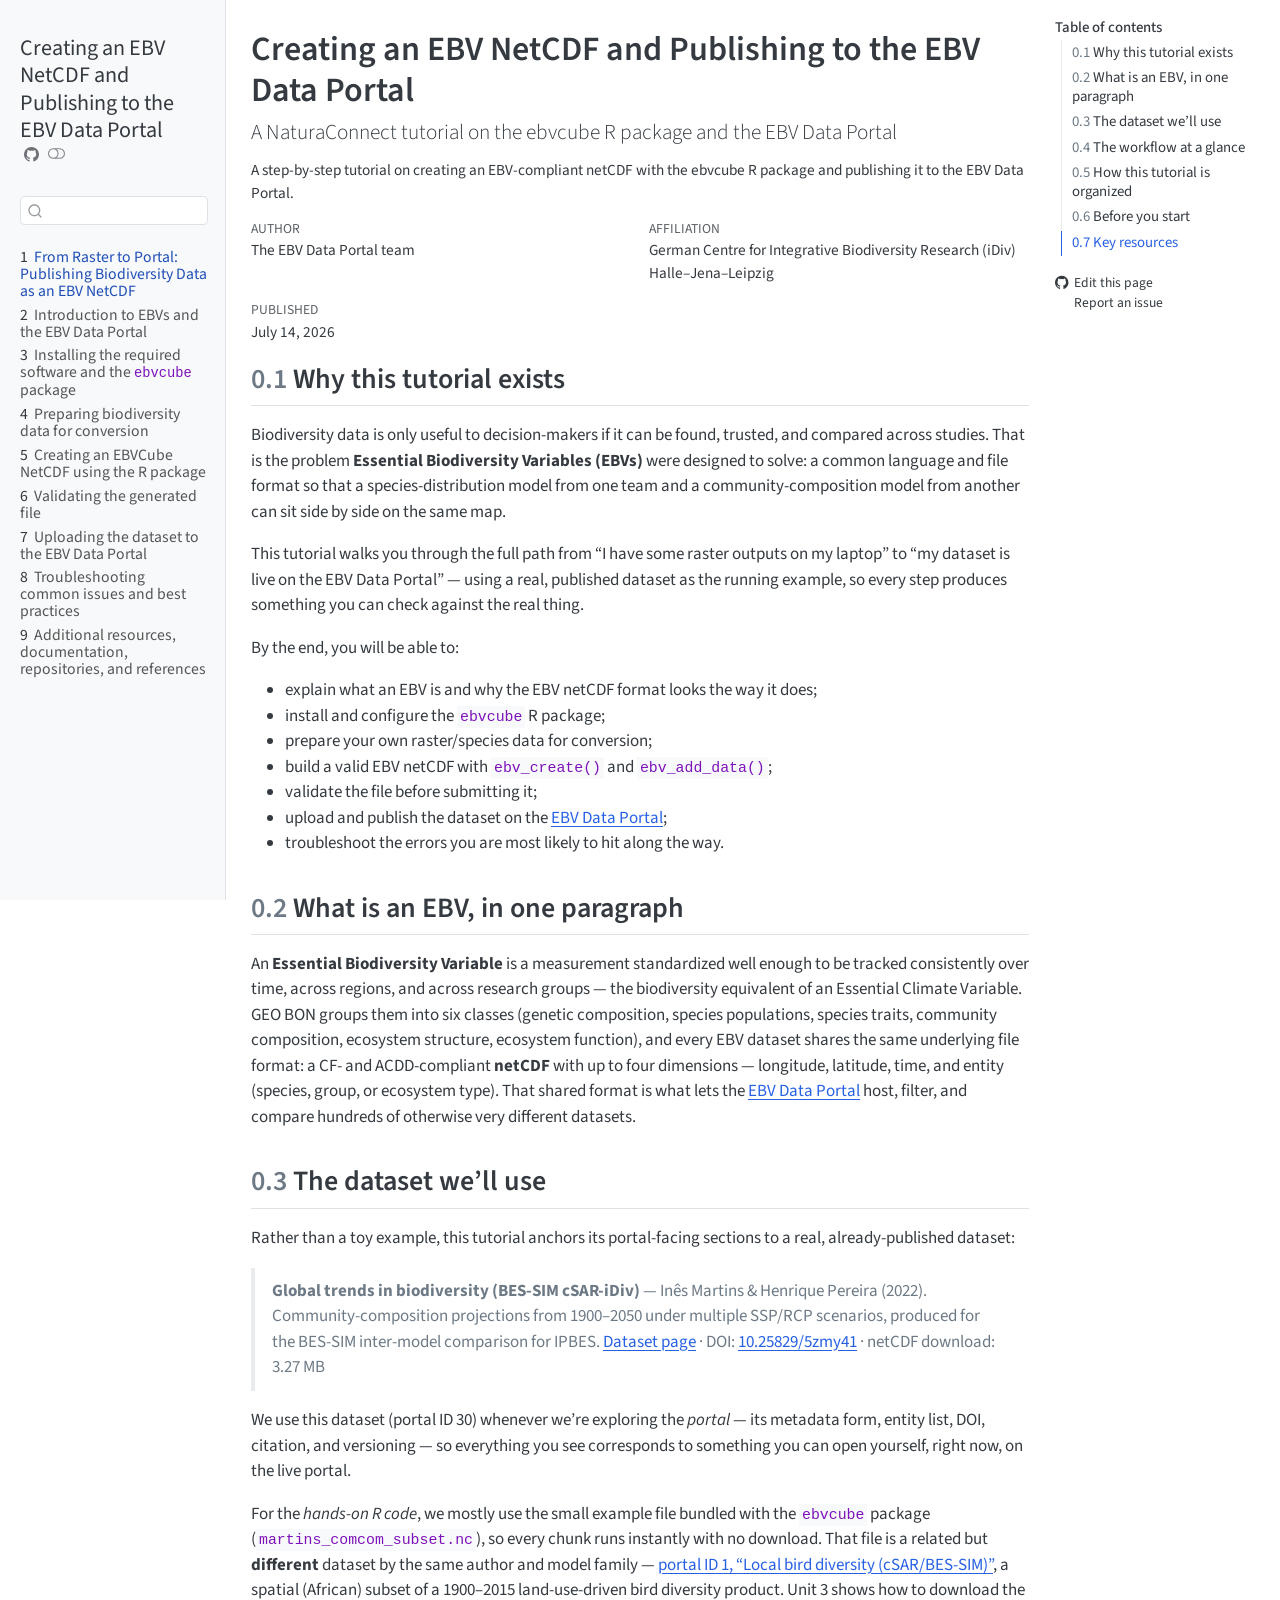
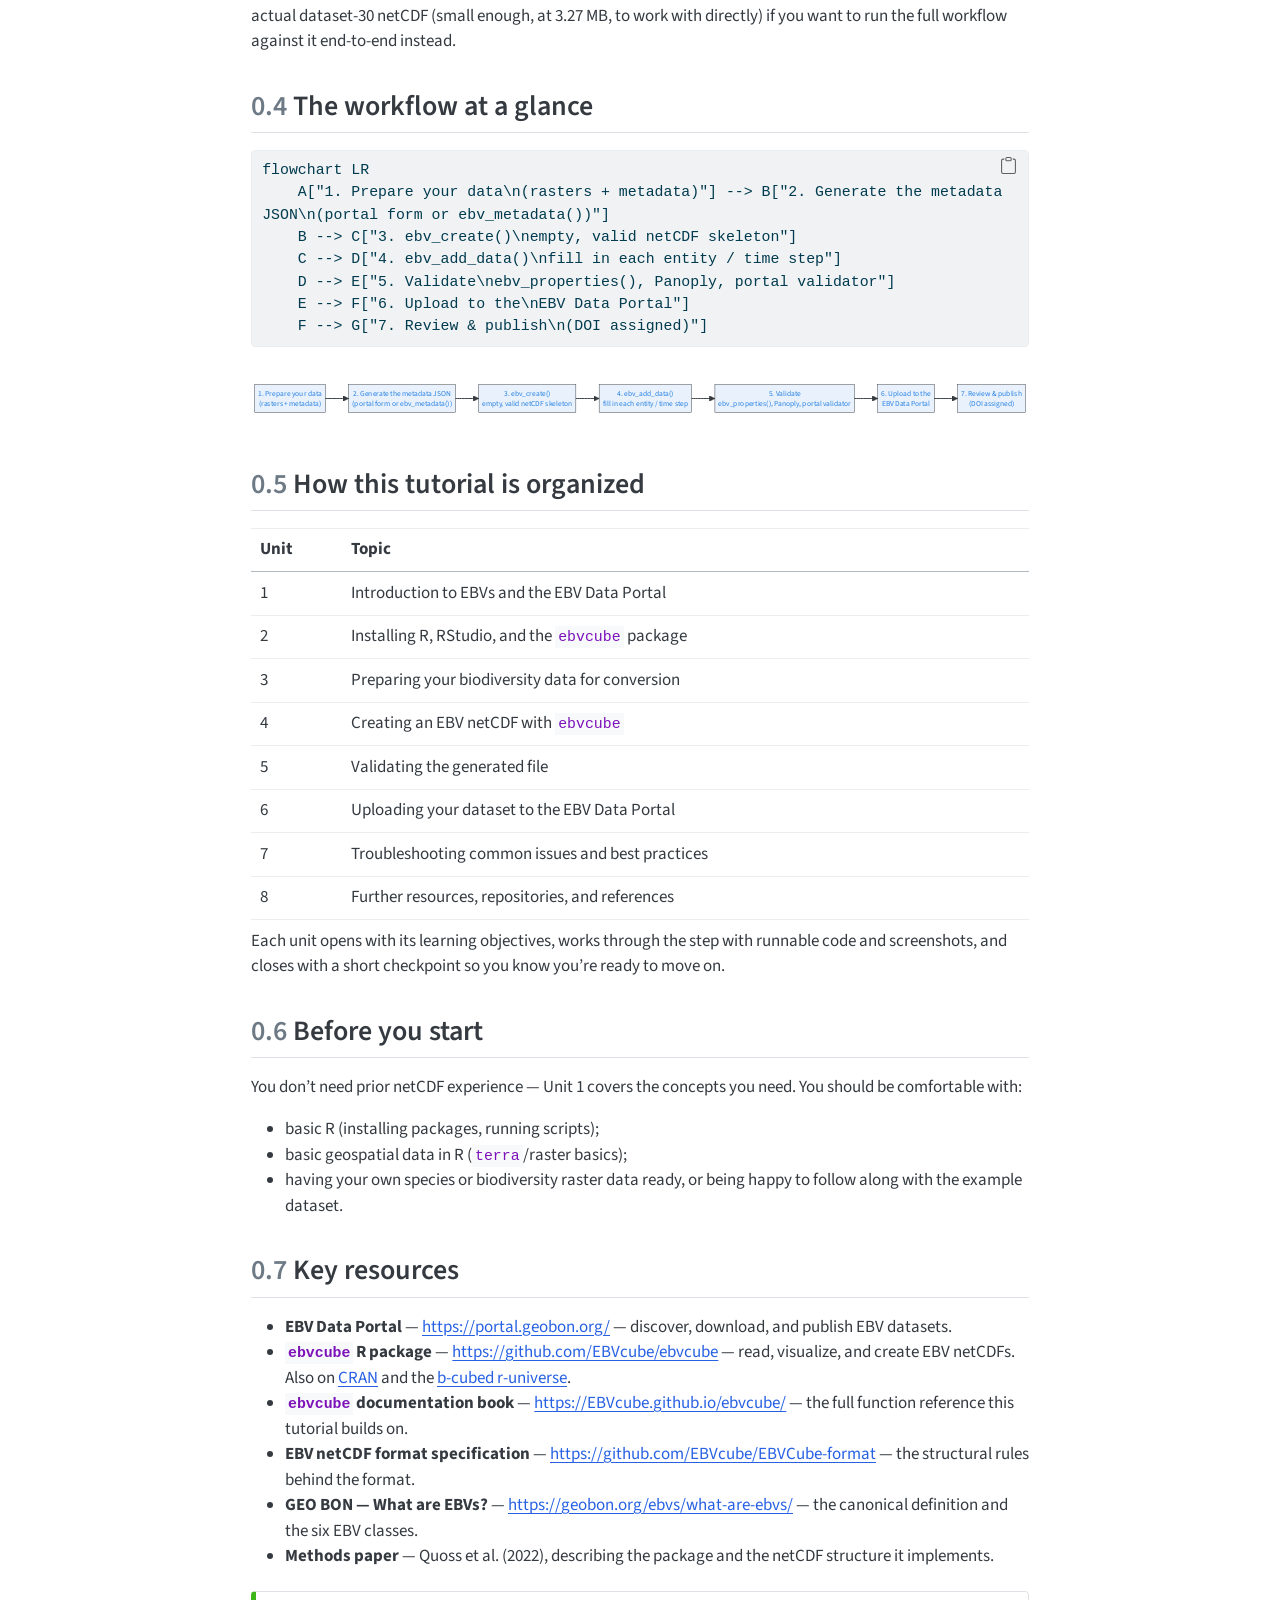
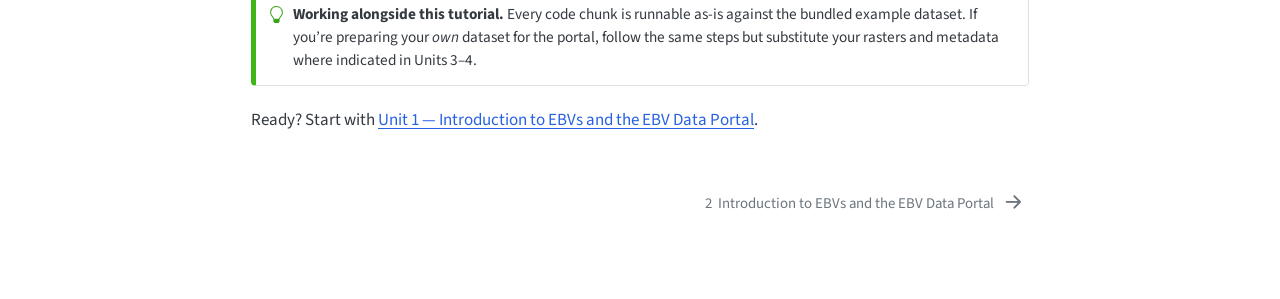
==== index.html @ 29f4f92b "Built site for gh-pages" ====
<!DOCTYPE html>
<html xmlns="http://www.w3.org/1999/xhtml" lang="en" xml:lang="en"><head>

<meta charset="utf-8">
<meta name="generator" content="quarto-1.5.56">

<meta name="viewport" content="width=device-width, initial-scale=1.0, user-scalable=yes">

<meta name="author" content="The EBV Data Portal team">
<meta name="dcterms.date" content="2026-07-14">
<meta name="description" content="A step-by-step tutorial on creating an EBV-compliant netCDF with the ebvcube R package and publishing it to the EBV Data Portal.">

<title>Creating an EBV NetCDF and Publishing to the EBV Data Portal</title>
<style>
code{white-space: pre-wrap;}
span.smallcaps{font-variant: small-caps;}
div.columns{display: flex; gap: min(4vw, 1.5em);}
div.column{flex: auto; overflow-x: auto;}
div.hanging-indent{margin-left: 1.5em; text-indent: -1.5em;}
ul.task-list{list-style: none;}
ul.task-list li input[type="checkbox"] {
  width: 0.8em;
  margin: 0 0.8em 0.2em -1em; /* quarto-specific, see https://github.com/quarto-dev/quarto-cli/issues/4556 */ 
  vertical-align: middle;
}
/* CSS for syntax highlighting */
pre > code.sourceCode { white-space: pre; position: relative; }
pre > code.sourceCode > span { line-height: 1.25; }
pre > code.sourceCode > span:empty { height: 1.2em; }
.sourceCode { overflow: visible; }
code.sourceCode > span { color: inherit; text-decoration: inherit; }
div.sourceCode { margin: 1em 0; }
pre.sourceCode { margin: 0; }
@media screen {
div.sourceCode { overflow: auto; }
}
@media print {
pre > code.sourceCode { white-space: pre-wrap; }
pre > code.sourceCode > span { display: inline-block; text-indent: -5em; padding-left: 5em; }
}
pre.numberSource code
  { counter-reset: source-line 0; }
pre.numberSource code > span
  { position: relative; left: -4em; counter-increment: source-line; }
pre.numberSource code > span > a:first-child::before
  { content: counter(source-line);
    position: relative; left: -1em; text-align: right; vertical-align: baseline;
    border: none; display: inline-block;
    -webkit-touch-callout: none; -webkit-user-select: none;
    -khtml-user-select: none; -moz-user-select: none;
    -ms-user-select: none; user-select: none;
    padding: 0 4px; width: 4em;
  }
pre.numberSource { margin-left: 3em;  padding-left: 4px; }
div.sourceCode
  {   }
@media screen {
pre > code.sourceCode > span > a:first-child::before { text-decoration: underline; }
}
</style>


<script src="site_libs/quarto-nav/quarto-nav.js"></script>
<script src="site_libs/quarto-nav/headroom.min.js"></script>
<script src="site_libs/clipboard/clipboard.min.js"></script>
<script src="site_libs/quarto-search/autocomplete.umd.js"></script>
<script src="site_libs/quarto-search/fuse.min.js"></script>
<script src="site_libs/quarto-search/quarto-search.js"></script>
<meta name="quarto:offset" content="./">
<link href="./01-introduction.html" rel="next">
<script src="site_libs/quarto-html/quarto.js"></script>
<script src="site_libs/quarto-html/popper.min.js"></script>
<script src="site_libs/quarto-html/tippy.umd.min.js"></script>
<script src="site_libs/quarto-html/anchor.min.js"></script>
<link href="site_libs/quarto-html/tippy.css" rel="stylesheet">
<link href="site_libs/quarto-html/quarto-syntax-highlighting.css" rel="stylesheet" class="quarto-color-scheme" id="quarto-text-highlighting-styles">
<link href="site_libs/quarto-html/quarto-syntax-highlighting-dark.css" rel="prefetch" class="quarto-color-scheme quarto-color-alternate" id="quarto-text-highlighting-styles">
<script src="site_libs/bootstrap/bootstrap.min.js"></script>
<link href="site_libs/bootstrap/bootstrap-icons.css" rel="stylesheet">
<link href="site_libs/bootstrap/bootstrap.min.css" rel="stylesheet" class="quarto-color-scheme" id="quarto-bootstrap" data-mode="light">
<link href="site_libs/bootstrap/bootstrap-dark.min.css" rel="prefetch" class="quarto-color-scheme quarto-color-alternate" id="quarto-bootstrap" data-mode="dark">
<script id="quarto-search-options" type="application/json">{
  "location": "sidebar",
  "copy-button": false,
  "collapse-after": 3,
  "panel-placement": "start",
  "type": "textbox",
  "limit": 50,
  "keyboard-shortcut": [
    "f",
    "/",
    "s"
  ],
  "show-item-context": false,
  "language": {
    "search-no-results-text": "No results",
    "search-matching-documents-text": "matching documents",
    "search-copy-link-title": "Copy link to search",
    "search-hide-matches-text": "Hide additional matches",
    "search-more-match-text": "more match in this document",
    "search-more-matches-text": "more matches in this document",
    "search-clear-button-title": "Clear",
    "search-text-placeholder": "",
    "search-detached-cancel-button-title": "Cancel",
    "search-submit-button-title": "Submit",
    "search-label": "Search"
  }
}</script>
<script src="site_libs/quarto-diagram/mermaid.min.js"></script>
<script src="site_libs/quarto-diagram/mermaid-init.js"></script>
<link href="site_libs/quarto-diagram/mermaid.css" rel="stylesheet">


</head>

<body class="nav-sidebar docked">

<div id="quarto-search-results"></div>
  <header id="quarto-header" class="headroom fixed-top">
  <nav class="quarto-secondary-nav">
    <div class="container-fluid d-flex">
      <button type="button" class="quarto-btn-toggle btn" data-bs-toggle="collapse" role="button" data-bs-target=".quarto-sidebar-collapse-item" aria-controls="quarto-sidebar" aria-expanded="false" aria-label="Toggle sidebar navigation" onclick="if (window.quartoToggleHeadroom) { window.quartoToggleHeadroom(); }">
        <i class="bi bi-layout-text-sidebar-reverse"></i>
      </button>
        <nav class="quarto-page-breadcrumbs" aria-label="breadcrumb"><ol class="breadcrumb"><li class="breadcrumb-item"><a href="./index.html"><span class="chapter-number">1</span>&nbsp; <span class="chapter-title">From Raster to Portal: Publishing Biodiversity Data as an EBV NetCDF</span></a></li></ol></nav>
        <a class="flex-grow-1" role="navigation" data-bs-toggle="collapse" data-bs-target=".quarto-sidebar-collapse-item" aria-controls="quarto-sidebar" aria-expanded="false" aria-label="Toggle sidebar navigation" onclick="if (window.quartoToggleHeadroom) { window.quartoToggleHeadroom(); }">      
        </a>
      <button type="button" class="btn quarto-search-button" aria-label="Search" onclick="window.quartoOpenSearch();">
        <i class="bi bi-search"></i>
      </button>
    </div>
  </nav>
</header>
<!-- content -->
<div id="quarto-content" class="quarto-container page-columns page-rows-contents page-layout-article">
<!-- sidebar -->
  <nav id="quarto-sidebar" class="sidebar collapse collapse-horizontal quarto-sidebar-collapse-item sidebar-navigation docked overflow-auto">
    <div class="pt-lg-2 mt-2 text-left sidebar-header">
    <div class="sidebar-title mb-0 py-0">
      <a href="./">Creating an EBV NetCDF and Publishing to the EBV Data Portal</a> 
        <div class="sidebar-tools-main">
    <a href="https://github.com/EBVcube/EBV_resources" title="Source Code" class="quarto-navigation-tool px-1" aria-label="Source Code"><i class="bi bi-github"></i></a>
  <a href="" class="quarto-color-scheme-toggle quarto-navigation-tool  px-1" onclick="window.quartoToggleColorScheme(); return false;" title="Toggle dark mode"><i class="bi"></i></a>
</div>
    </div>
      </div>
        <div class="mt-2 flex-shrink-0 align-items-center">
        <div class="sidebar-search">
        <div id="quarto-search" class="" title="Search"></div>
        </div>
        </div>
    <div class="sidebar-menu-container"> 
    <ul class="list-unstyled mt-1">
        <li class="sidebar-item">
  <div class="sidebar-item-container"> 
  <a href="./index.html" class="sidebar-item-text sidebar-link active">
 <span class="menu-text"><span class="chapter-number">1</span>&nbsp; <span class="chapter-title">From Raster to Portal: Publishing Biodiversity Data as an EBV NetCDF</span></span></a>
  </div>
</li>
        <li class="sidebar-item">
  <div class="sidebar-item-container"> 
  <a href="./01-introduction.html" class="sidebar-item-text sidebar-link">
 <span class="menu-text"><span class="chapter-number">2</span>&nbsp; <span class="chapter-title">Introduction to EBVs and the EBV Data Portal</span></span></a>
  </div>
</li>
        <li class="sidebar-item">
  <div class="sidebar-item-container"> 
  <a href="./02-installation.html" class="sidebar-item-text sidebar-link">
 <span class="menu-text"><span class="chapter-number">3</span>&nbsp; <span class="chapter-title">Installing the required software and the <code>ebvcube</code> package</span></span></a>
  </div>
</li>
        <li class="sidebar-item">
  <div class="sidebar-item-container"> 
  <a href="./03-preparing-data.html" class="sidebar-item-text sidebar-link">
 <span class="menu-text"><span class="chapter-number">4</span>&nbsp; <span class="chapter-title">Preparing biodiversity data for conversion</span></span></a>
  </div>
</li>
        <li class="sidebar-item">
  <div class="sidebar-item-container"> 
  <a href="./04-creating-the-cube.html" class="sidebar-item-text sidebar-link">
 <span class="menu-text"><span class="chapter-number">5</span>&nbsp; <span class="chapter-title">Creating an EBVCube NetCDF using the R package</span></span></a>
  </div>
</li>
        <li class="sidebar-item">
  <div class="sidebar-item-container"> 
  <a href="./05-validating.html" class="sidebar-item-text sidebar-link">
 <span class="menu-text"><span class="chapter-number">6</span>&nbsp; <span class="chapter-title">Validating the generated file</span></span></a>
  </div>
</li>
        <li class="sidebar-item">
  <div class="sidebar-item-container"> 
  <a href="./06-uploading.html" class="sidebar-item-text sidebar-link">
 <span class="menu-text"><span class="chapter-number">7</span>&nbsp; <span class="chapter-title">Uploading the dataset to the EBV Data Portal</span></span></a>
  </div>
</li>
        <li class="sidebar-item">
  <div class="sidebar-item-container"> 
  <a href="./07-troubleshooting.html" class="sidebar-item-text sidebar-link">
 <span class="menu-text"><span class="chapter-number">8</span>&nbsp; <span class="chapter-title">Troubleshooting common issues and best practices</span></span></a>
  </div>
</li>
        <li class="sidebar-item">
  <div class="sidebar-item-container"> 
  <a href="./08-resources.html" class="sidebar-item-text sidebar-link">
 <span class="menu-text"><span class="chapter-number">9</span>&nbsp; <span class="chapter-title">Additional resources, documentation, repositories, and references</span></span></a>
  </div>
</li>
    </ul>
    </div>
</nav>
<div id="quarto-sidebar-glass" class="quarto-sidebar-collapse-item" data-bs-toggle="collapse" data-bs-target=".quarto-sidebar-collapse-item"></div>
<!-- margin-sidebar -->
    <div id="quarto-margin-sidebar" class="sidebar margin-sidebar">
        <nav id="TOC" role="doc-toc" class="toc-active">
    <h2 id="toc-title">Table of contents</h2>
   
  <ul>
  <li><a href="#why-this-tutorial-exists" id="toc-why-this-tutorial-exists" class="nav-link active" data-scroll-target="#why-this-tutorial-exists"><span class="header-section-number">0.1</span> Why this tutorial exists</a></li>
  <li><a href="#what-is-an-ebv-in-one-paragraph" id="toc-what-is-an-ebv-in-one-paragraph" class="nav-link" data-scroll-target="#what-is-an-ebv-in-one-paragraph"><span class="header-section-number">0.2</span> What is an EBV, in one paragraph</a></li>
  <li><a href="#the-dataset-well-use" id="toc-the-dataset-well-use" class="nav-link" data-scroll-target="#the-dataset-well-use"><span class="header-section-number">0.3</span> The dataset we’ll use</a></li>
  <li><a href="#the-workflow-at-a-glance" id="toc-the-workflow-at-a-glance" class="nav-link" data-scroll-target="#the-workflow-at-a-glance"><span class="header-section-number">0.4</span> The workflow at a glance</a></li>
  <li><a href="#how-this-tutorial-is-organized" id="toc-how-this-tutorial-is-organized" class="nav-link" data-scroll-target="#how-this-tutorial-is-organized"><span class="header-section-number">0.5</span> How this tutorial is organized</a></li>
  <li><a href="#before-you-start" id="toc-before-you-start" class="nav-link" data-scroll-target="#before-you-start"><span class="header-section-number">0.6</span> Before you start</a></li>
  <li><a href="#key-resources" id="toc-key-resources" class="nav-link" data-scroll-target="#key-resources"><span class="header-section-number">0.7</span> Key resources</a></li>
  </ul>
<div class="toc-actions"><ul><li><a href="https://github.com/EBVcube/EBV_resources/edit/main/index.qmd" class="toc-action"><i class="bi bi-github"></i>Edit this page</a></li><li><a href="https://github.com/EBVcube/EBV_resources/issues/new" class="toc-action"><i class="bi empty"></i>Report an issue</a></li></ul></div></nav>
    </div>
<!-- main -->
<main class="content" id="quarto-document-content">

<header id="title-block-header" class="quarto-title-block default">
<div class="quarto-title">
<h1 class="title">Creating an EBV NetCDF and Publishing to the EBV Data Portal</h1>
<p class="subtitle lead">A NaturaConnect tutorial on the ebvcube R package and the EBV Data Portal</p>
</div>

<div>
  <div class="description">
    <p>A step-by-step tutorial on creating an EBV-compliant netCDF with the ebvcube R package and publishing it to the EBV Data Portal.</p>
  </div>
</div>

<div class="quarto-title-meta-author">
  <div class="quarto-title-meta-heading">Author</div>
  <div class="quarto-title-meta-heading">Affiliation</div>
  
    <div class="quarto-title-meta-contents">
    <p class="author">The EBV Data Portal team </p>
  </div>
  <div class="quarto-title-meta-contents">
        <p class="affiliation">
            German Centre for Integrative Biodiversity Research (iDiv) Halle–Jena–Leipzig
          </p>
      </div>
  </div>

<div class="quarto-title-meta">

      
    <div>
    <div class="quarto-title-meta-heading">Published</div>
    <div class="quarto-title-meta-contents">
      <p class="date">July 14, 2026</p>
    </div>
  </div>
  
    
  </div>
  


</header>


<section id="why-this-tutorial-exists" class="level2" data-number="0.1">
<h2 data-number="0.1" class="anchored" data-anchor-id="why-this-tutorial-exists"><span class="header-section-number">0.1</span> Why this tutorial exists</h2>
<p>Biodiversity data is only useful to decision-makers if it can be found, trusted, and compared across studies. That is the problem <strong>Essential Biodiversity Variables (EBVs)</strong> were designed to solve: a common language and file format so that a species-distribution model from one team and a community-composition model from another can sit side by side on the same map.</p>
<p>This tutorial walks you through the full path from “I have some raster outputs on my laptop” to “my dataset is live on the EBV Data Portal” — using a real, published dataset as the running example, so every step produces something you can check against the real thing.</p>
<p>By the end, you will be able to:</p>
<ul>
<li>explain what an EBV is and why the EBV netCDF format looks the way it does;</li>
<li>install and configure the <code>ebvcube</code> R package;</li>
<li>prepare your own raster/species data for conversion;</li>
<li>build a valid EBV netCDF with <code>ebv_create()</code> and <code>ebv_add_data()</code>;</li>
<li>validate the file before submitting it;</li>
<li>upload and publish the dataset on the <a href="https://portal.geobon.org/">EBV Data Portal</a>;</li>
<li>troubleshoot the errors you are most likely to hit along the way.</li>
</ul>
</section>
<section id="what-is-an-ebv-in-one-paragraph" class="level2" data-number="0.2">
<h2 data-number="0.2" class="anchored" data-anchor-id="what-is-an-ebv-in-one-paragraph"><span class="header-section-number">0.2</span> What is an EBV, in one paragraph</h2>
<p>An <strong>Essential Biodiversity Variable</strong> is a measurement standardized well enough to be tracked consistently over time, across regions, and across research groups — the biodiversity equivalent of an Essential Climate Variable. GEO BON groups them into six classes (genetic composition, species populations, species traits, community composition, ecosystem structure, ecosystem function), and every EBV dataset shares the same underlying file format: a CF- and ACDD-compliant <strong>netCDF</strong> with up to four dimensions — longitude, latitude, time, and entity (species, group, or ecosystem type). That shared format is what lets the <a href="https://portal.geobon.org/">EBV Data Portal</a> host, filter, and compare hundreds of otherwise very different datasets.</p>
</section>
<section id="the-dataset-well-use" class="level2" data-number="0.3">
<h2 data-number="0.3" class="anchored" data-anchor-id="the-dataset-well-use"><span class="header-section-number">0.3</span> The dataset we’ll use</h2>
<p>Rather than a toy example, this tutorial anchors its portal-facing sections to a real, already-published dataset:</p>
<blockquote class="blockquote">
<p><strong>Global trends in biodiversity (BES-SIM cSAR-iDiv)</strong> — Inês Martins &amp; Henrique Pereira (2022). Community-composition projections from 1900–2050 under multiple SSP/RCP scenarios, produced for the BES-SIM inter-model comparison for IPBES. <a href="https://portal.geobon.org/ebv-detail?id=30">Dataset page</a> · DOI: <a href="https://doi.org/10.25829/5zmy41">10.25829/5zmy41</a> · netCDF download: 3.27 MB</p>
</blockquote>
<p>We use this dataset (portal ID 30) whenever we’re exploring the <em>portal</em> — its metadata form, entity list, DOI, citation, and versioning — so everything you see corresponds to something you can open yourself, right now, on the live portal.</p>
<p>For the <em>hands-on R code</em>, we mostly use the small example file bundled with the <code>ebvcube</code> package (<code>martins_comcom_subset.nc</code>), so every chunk runs instantly with no download. That file is a related but <strong>different</strong> dataset by the same author and model family — <a href="https://portal.geobon.org/ebv-detail?id=1">portal ID 1, “Local bird diversity (cSAR/BES-SIM)”</a>, a spatial (African) subset of a 1900–2015 land-use-driven bird diversity product. Unit 3 shows how to download the actual dataset‑30 netCDF (small enough, at 3.27 MB, to work with directly) if you want to run the full workflow against it end-to-end instead.</p>
</section>
<section id="the-workflow-at-a-glance" class="level2" data-number="0.4">
<h2 data-number="0.4" class="anchored" data-anchor-id="the-workflow-at-a-glance"><span class="header-section-number">0.4</span> The workflow at a glance</h2>
<div class="cell" data-layout-align="center">
<div class="sourceCode cell-code" id="cb1"><pre class="sourceCode default code-with-copy"><code class="sourceCode default"><span id="cb1-1"><a href="#cb1-1" aria-hidden="true" tabindex="-1"></a>flowchart LR</span>
<span id="cb1-2"><a href="#cb1-2" aria-hidden="true" tabindex="-1"></a>    A["1. Prepare your data\n(rasters + metadata)"] --&gt; B["2. Generate the metadata JSON\n(portal form or ebv_metadata())"]</span>
<span id="cb1-3"><a href="#cb1-3" aria-hidden="true" tabindex="-1"></a>    B --&gt; C["3. ebv_create()\nempty, valid netCDF skeleton"]</span>
<span id="cb1-4"><a href="#cb1-4" aria-hidden="true" tabindex="-1"></a>    C --&gt; D["4. ebv_add_data()\nfill in each entity / time step"]</span>
<span id="cb1-5"><a href="#cb1-5" aria-hidden="true" tabindex="-1"></a>    D --&gt; E["5. Validate\nebv_properties(), Panoply, portal validator"]</span>
<span id="cb1-6"><a href="#cb1-6" aria-hidden="true" tabindex="-1"></a>    E --&gt; F["6. Upload to the\nEBV Data Portal"]</span>
<span id="cb1-7"><a href="#cb1-7" aria-hidden="true" tabindex="-1"></a>    F --&gt; G["7. Review &amp; publish\n(DOI assigned)"]</span></code><button title="Copy to Clipboard" class="code-copy-button"><i class="bi"></i></button></pre></div>
<div class="cell-output-display">
<div>
<p></p><figure class="figure"><p></p>
<div>
<pre class="mermaid mermaid-js">flowchart LR
    A["1. Prepare your data\n(rasters + metadata)"] --&gt; B["2. Generate the metadata JSON\n(portal form or ebv_metadata())"]
    B --&gt; C["3. ebv_create()\nempty, valid netCDF skeleton"]
    C --&gt; D["4. ebv_add_data()\nfill in each entity / time step"]
    D --&gt; E["5. Validate\nebv_properties(), Panoply, portal validator"]
    E --&gt; F["6. Upload to the\nEBV Data Portal"]
    F --&gt; G["7. Review &amp; publish\n(DOI assigned)"]
</pre>
</div>
<p></p></figure><p></p>
</div>
</div>
</div>
</section>
<section id="how-this-tutorial-is-organized" class="level2" data-number="0.5">
<h2 data-number="0.5" class="anchored" data-anchor-id="how-this-tutorial-is-organized"><span class="header-section-number">0.5</span> How this tutorial is organized</h2>
<table class="caption-top table">
<thead>
<tr class="header">
<th style="text-align: left;">Unit</th>
<th style="text-align: left;">Topic</th>
</tr>
</thead>
<tbody>
<tr class="odd">
<td style="text-align: left;">1</td>
<td style="text-align: left;">Introduction to EBVs and the EBV Data Portal</td>
</tr>
<tr class="even">
<td style="text-align: left;">2</td>
<td style="text-align: left;">Installing R, RStudio, and the <code>ebvcube</code> package</td>
</tr>
<tr class="odd">
<td style="text-align: left;">3</td>
<td style="text-align: left;">Preparing your biodiversity data for conversion</td>
</tr>
<tr class="even">
<td style="text-align: left;">4</td>
<td style="text-align: left;">Creating an EBV netCDF with <code>ebvcube</code></td>
</tr>
<tr class="odd">
<td style="text-align: left;">5</td>
<td style="text-align: left;">Validating the generated file</td>
</tr>
<tr class="even">
<td style="text-align: left;">6</td>
<td style="text-align: left;">Uploading your dataset to the EBV Data Portal</td>
</tr>
<tr class="odd">
<td style="text-align: left;">7</td>
<td style="text-align: left;">Troubleshooting common issues and best practices</td>
</tr>
<tr class="even">
<td style="text-align: left;">8</td>
<td style="text-align: left;">Further resources, repositories, and references</td>
</tr>
</tbody>
</table>
<p>Each unit opens with its learning objectives, works through the step with runnable code and screenshots, and closes with a short checkpoint so you know you’re ready to move on.</p>
</section>
<section id="before-you-start" class="level2" data-number="0.6">
<h2 data-number="0.6" class="anchored" data-anchor-id="before-you-start"><span class="header-section-number">0.6</span> Before you start</h2>
<p>You don’t need prior netCDF experience — Unit 1 covers the concepts you need. You should be comfortable with:</p>
<ul>
<li>basic R (installing packages, running scripts);</li>
<li>basic geospatial data in R (<code>terra</code>/raster basics);</li>
<li>having your own species or biodiversity raster data ready, or being happy to follow along with the example dataset.</li>
</ul>
</section>
<section id="key-resources" class="level2" data-number="0.7">
<h2 data-number="0.7" class="anchored" data-anchor-id="key-resources"><span class="header-section-number">0.7</span> Key resources</h2>
<ul>
<li><strong>EBV Data Portal</strong> — <a href="https://portal.geobon.org/" class="uri">https://portal.geobon.org/</a> — discover, download, and publish EBV datasets.</li>
<li><strong><code>ebvcube</code> R package</strong> — <a href="https://github.com/EBVcube/ebvcube" class="uri">https://github.com/EBVcube/ebvcube</a> — read, visualize, and create EBV netCDFs. Also on <a href="https://cran.r-project.org/package=ebvcube">CRAN</a> and the <a href="https://b-cubed-eu.r-universe.dev/ebvcube">b-cubed r-universe</a>.</li>
<li><strong><code>ebvcube</code> documentation book</strong> — <a href="https://EBVcube.github.io/ebvcube/" class="uri">https://EBVcube.github.io/ebvcube/</a> — the full function reference this tutorial builds on.</li>
<li><strong>EBV netCDF format specification</strong> — <a href="https://github.com/EBVcube/EBVCube-format" class="uri">https://github.com/EBVcube/EBVCube-format</a> — the structural rules behind the format.</li>
<li><strong>GEO BON — What are EBVs?</strong> — <a href="https://geobon.org/ebvs/what-are-ebvs/" class="uri">https://geobon.org/ebvs/what-are-ebvs/</a> — the canonical definition and the six EBV classes.</li>
<li><strong>Methods paper</strong> — Quoss et al.&nbsp;(2022), describing the package and the netCDF structure it implements.</li>
</ul>
<div class="callout callout-style-simple callout-tip">
<div class="callout-body d-flex">
<div class="callout-icon-container">
<i class="callout-icon"></i>
</div>
<div class="callout-body-container">
<p><strong>Working alongside this tutorial.</strong> Every code chunk is runnable as-is against the bundled example dataset. If you’re preparing your <em>own</em> dataset for the portal, follow the same steps but substitute your rasters and metadata where indicated in Units 3–4.</p>
</div>
</div>
</div>
<p>Ready? Start with <a href="./01-introduction.html">Unit 1 — Introduction to EBVs and the EBV Data Portal</a>.</p>


</section>

</main> <!-- /main -->
<script id="quarto-html-after-body" type="application/javascript">
window.document.addEventListener("DOMContentLoaded", function (event) {
  const toggleBodyColorMode = (bsSheetEl) => {
    const mode = bsSheetEl.getAttribute("data-mode");
    const bodyEl = window.document.querySelector("body");
    if (mode === "dark") {
      bodyEl.classList.add("quarto-dark");
      bodyEl.classList.remove("quarto-light");
    } else {
      bodyEl.classList.add("quarto-light");
      bodyEl.classList.remove("quarto-dark");
    }
  }
  const toggleBodyColorPrimary = () => {
    const bsSheetEl = window.document.querySelector("link#quarto-bootstrap");
    if (bsSheetEl) {
      toggleBodyColorMode(bsSheetEl);
    }
  }
  toggleBodyColorPrimary();  
  const disableStylesheet = (stylesheets) => {
    for (let i=0; i < stylesheets.length; i++) {
      const stylesheet = stylesheets[i];
      stylesheet.rel = 'prefetch';
    }
  }
  const enableStylesheet = (stylesheets) => {
    for (let i=0; i < stylesheets.length; i++) {
      const stylesheet = stylesheets[i];
      stylesheet.rel = 'stylesheet';
    }
  }
  const manageTransitions = (selector, allowTransitions) => {
    const els = window.document.querySelectorAll(selector);
    for (let i=0; i < els.length; i++) {
      const el = els[i];
      if (allowTransitions) {
        el.classList.remove('notransition');
      } else {
        el.classList.add('notransition');
      }
    }
  }
  const toggleGiscusIfUsed = (isAlternate, darkModeDefault) => {
    const baseTheme = document.querySelector('#giscus-base-theme')?.value ?? 'light';
    const alternateTheme = document.querySelector('#giscus-alt-theme')?.value ?? 'dark';
    let newTheme = '';
    if(darkModeDefault) {
      newTheme = isAlternate ? baseTheme : alternateTheme;
    } else {
      newTheme = isAlternate ? alternateTheme : baseTheme;
    }
    const changeGiscusTheme = () => {
      // From: https://github.com/giscus/giscus/issues/336
      const sendMessage = (message) => {
        const iframe = document.querySelector('iframe.giscus-frame');
        if (!iframe) return;
        iframe.contentWindow.postMessage({ giscus: message }, 'https://giscus.app');
      }
      sendMessage({
        setConfig: {
          theme: newTheme
        }
      });
    }
    const isGiscussLoaded = window.document.querySelector('iframe.giscus-frame') !== null;
    if (isGiscussLoaded) {
      changeGiscusTheme();
    }
  }
  const toggleColorMode = (alternate) => {
    // Switch the stylesheets
    const alternateStylesheets = window.document.querySelectorAll('link.quarto-color-scheme.quarto-color-alternate');
    manageTransitions('#quarto-margin-sidebar .nav-link', false);
    if (alternate) {
      enableStylesheet(alternateStylesheets);
      for (const sheetNode of alternateStylesheets) {
        if (sheetNode.id === "quarto-bootstrap") {
          toggleBodyColorMode(sheetNode);
        }
      }
    } else {
      disableStylesheet(alternateStylesheets);
      toggleBodyColorPrimary();
    }
    manageTransitions('#quarto-margin-sidebar .nav-link', true);
    // Switch the toggles
    const toggles = window.document.querySelectorAll('.quarto-color-scheme-toggle');
    for (let i=0; i < toggles.length; i++) {
      const toggle = toggles[i];
      if (toggle) {
        if (alternate) {
          toggle.classList.add("alternate");     
        } else {
          toggle.classList.remove("alternate");
        }
      }
    }
    // Hack to workaround the fact that safari doesn't
    // properly recolor the scrollbar when toggling (#1455)
    if (navigator.userAgent.indexOf('Safari') > 0 && navigator.userAgent.indexOf('Chrome') == -1) {
      manageTransitions("body", false);
      window.scrollTo(0, 1);
      setTimeout(() => {
        window.scrollTo(0, 0);
        manageTransitions("body", true);
      }, 40);  
    }
  }
  const isFileUrl = () => { 
    return window.location.protocol === 'file:';
  }
  const hasAlternateSentinel = () => {  
    let styleSentinel = getColorSchemeSentinel();
    if (styleSentinel !== null) {
      return styleSentinel === "alternate";
    } else {
      return false;
    }
  }
  const setStyleSentinel = (alternate) => {
    const value = alternate ? "alternate" : "default";
    if (!isFileUrl()) {
      window.localStorage.setItem("quarto-color-scheme", value);
    } else {
      localAlternateSentinel = value;
    }
  }
  const getColorSchemeSentinel = () => {
    if (!isFileUrl()) {
      const storageValue = window.localStorage.getItem("quarto-color-scheme");
      return storageValue != null ? storageValue : localAlternateSentinel;
    } else {
      return localAlternateSentinel;
    }
  }
  const darkModeDefault = false;
  let localAlternateSentinel = darkModeDefault ? 'alternate' : 'default';
  // Dark / light mode switch
  window.quartoToggleColorScheme = () => {
    // Read the current dark / light value 
    let toAlternate = !hasAlternateSentinel();
    toggleColorMode(toAlternate);
    setStyleSentinel(toAlternate);
    toggleGiscusIfUsed(toAlternate, darkModeDefault);
  };
  // Ensure there is a toggle, if there isn't float one in the top right
  if (window.document.querySelector('.quarto-color-scheme-toggle') === null) {
    const a = window.document.createElement('a');
    a.classList.add('top-right');
    a.classList.add('quarto-color-scheme-toggle');
    a.href = "";
    a.onclick = function() { try { window.quartoToggleColorScheme(); } catch {} return false; };
    const i = window.document.createElement("i");
    i.classList.add('bi');
    a.appendChild(i);
    window.document.body.appendChild(a);
  }
  // Switch to dark mode if need be
  if (hasAlternateSentinel()) {
    toggleColorMode(true);
  } else {
    toggleColorMode(false);
  }
  const icon = "";
  const anchorJS = new window.AnchorJS();
  anchorJS.options = {
    placement: 'right',
    icon: icon
  };
  anchorJS.add('.anchored');
  const isCodeAnnotation = (el) => {
    for (const clz of el.classList) {
      if (clz.startsWith('code-annotation-')) {                     
        return true;
      }
    }
    return false;
  }
  const onCopySuccess = function(e) {
    // button target
    const button = e.trigger;
    // don't keep focus
    button.blur();
    // flash "checked"
    button.classList.add('code-copy-button-checked');
    var currentTitle = button.getAttribute("title");
    button.setAttribute("title", "Copied!");
    let tooltip;
    if (window.bootstrap) {
      button.setAttribute("data-bs-toggle", "tooltip");
      button.setAttribute("data-bs-placement", "left");
      button.setAttribute("data-bs-title", "Copied!");
      tooltip = new bootstrap.Tooltip(button, 
        { trigger: "manual", 
          customClass: "code-copy-button-tooltip",
          offset: [0, -8]});
      tooltip.show();    
    }
    setTimeout(function() {
      if (tooltip) {
        tooltip.hide();
        button.removeAttribute("data-bs-title");
        button.removeAttribute("data-bs-toggle");
        button.removeAttribute("data-bs-placement");
      }
      button.setAttribute("title", currentTitle);
      button.classList.remove('code-copy-button-checked');
    }, 1000);
    // clear code selection
    e.clearSelection();
  }
  const getTextToCopy = function(trigger) {
      const codeEl = trigger.previousElementSibling.cloneNode(true);
      for (const childEl of codeEl.children) {
        if (isCodeAnnotation(childEl)) {
          childEl.remove();
        }
      }
      return codeEl.innerText;
  }
  const clipboard = new window.ClipboardJS('.code-copy-button:not([data-in-quarto-modal])', {
    text: getTextToCopy
  });
  clipboard.on('success', onCopySuccess);
  if (window.document.getElementById('quarto-embedded-source-code-modal')) {
    // For code content inside modals, clipBoardJS needs to be initialized with a container option
    // TODO: Check when it could be a function (https://github.com/zenorocha/clipboard.js/issues/860)
    const clipboardModal = new window.ClipboardJS('.code-copy-button[data-in-quarto-modal]', {
      text: getTextToCopy,
      container: window.document.getElementById('quarto-embedded-source-code-modal')
    });
    clipboardModal.on('success', onCopySuccess);
  }
    var localhostRegex = new RegExp(/^(?:http|https):\/\/localhost\:?[0-9]*\//);
    var mailtoRegex = new RegExp(/^mailto:/);
      var filterRegex = new RegExp("https:\/\/EBVcube\.github\.io\/EBV_resources\/");
    var isInternal = (href) => {
        return filterRegex.test(href) || localhostRegex.test(href) || mailtoRegex.test(href);
    }
    // Inspect non-navigation links and adorn them if external
 	var links = window.document.querySelectorAll('a[href]:not(.nav-link):not(.navbar-brand):not(.toc-action):not(.sidebar-link):not(.sidebar-item-toggle):not(.pagination-link):not(.no-external):not([aria-hidden]):not(.dropdown-item):not(.quarto-navigation-tool):not(.about-link)');
    for (var i=0; i<links.length; i++) {
      const link = links[i];
      if (!isInternal(link.href)) {
        // undo the damage that might have been done by quarto-nav.js in the case of
        // links that we want to consider external
        if (link.dataset.originalHref !== undefined) {
          link.href = link.dataset.originalHref;
        }
      }
    }
  function tippyHover(el, contentFn, onTriggerFn, onUntriggerFn) {
    const config = {
      allowHTML: true,
      maxWidth: 500,
      delay: 100,
      arrow: false,
      appendTo: function(el) {
          return el.parentElement;
      },
      interactive: true,
      interactiveBorder: 10,
      theme: 'quarto',
      placement: 'bottom-start',
    };
    if (contentFn) {
      config.content = contentFn;
    }
    if (onTriggerFn) {
      config.onTrigger = onTriggerFn;
    }
    if (onUntriggerFn) {
      config.onUntrigger = onUntriggerFn;
    }
    window.tippy(el, config); 
  }
  const noterefs = window.document.querySelectorAll('a[role="doc-noteref"]');
  for (var i=0; i<noterefs.length; i++) {
    const ref = noterefs[i];
    tippyHover(ref, function() {
      // use id or data attribute instead here
      let href = ref.getAttribute('data-footnote-href') || ref.getAttribute('href');
      try { href = new URL(href).hash; } catch {}
      const id = href.replace(/^#\/?/, "");
      const note = window.document.getElementById(id);
      if (note) {
        return note.innerHTML;
      } else {
        return "";
      }
    });
  }
  const xrefs = window.document.querySelectorAll('a.quarto-xref');
  const processXRef = (id, note) => {
    // Strip column container classes
    const stripColumnClz = (el) => {
      el.classList.remove("page-full", "page-columns");
      if (el.children) {
        for (const child of el.children) {
          stripColumnClz(child);
        }
      }
    }
    stripColumnClz(note)
    if (id === null || id.startsWith('sec-')) {
      // Special case sections, only their first couple elements
      const container = document.createElement("div");
      if (note.children && note.children.length > 2) {
        container.appendChild(note.children[0].cloneNode(true));
        for (let i = 1; i < note.children.length; i++) {
          const child = note.children[i];
          if (child.tagName === "P" && child.innerText === "") {
            continue;
          } else {
            container.appendChild(child.cloneNode(true));
            break;
          }
        }
        if (window.Quarto?.typesetMath) {
          window.Quarto.typesetMath(container);
        }
        return container.innerHTML
      } else {
        if (window.Quarto?.typesetMath) {
          window.Quarto.typesetMath(note);
        }
        return note.innerHTML;
      }
    } else {
      // Remove any anchor links if they are present
      const anchorLink = note.querySelector('a.anchorjs-link');
      if (anchorLink) {
        anchorLink.remove();
      }
      if (window.Quarto?.typesetMath) {
        window.Quarto.typesetMath(note);
      }
      // TODO in 1.5, we should make sure this works without a callout special case
      if (note.classList.contains("callout")) {
        return note.outerHTML;
      } else {
        return note.innerHTML;
      }
    }
  }
  for (var i=0; i<xrefs.length; i++) {
    const xref = xrefs[i];
    tippyHover(xref, undefined, function(instance) {
      instance.disable();
      let url = xref.getAttribute('href');
      let hash = undefined; 
      if (url.startsWith('#')) {
        hash = url;
      } else {
        try { hash = new URL(url).hash; } catch {}
      }
      if (hash) {
        const id = hash.replace(/^#\/?/, "");
        const note = window.document.getElementById(id);
        if (note !== null) {
          try {
            const html = processXRef(id, note.cloneNode(true));
            instance.setContent(html);
          } finally {
            instance.enable();
            instance.show();
          }
        } else {
          // See if we can fetch this
          fetch(url.split('#')[0])
          .then(res => res.text())
          .then(html => {
            const parser = new DOMParser();
            const htmlDoc = parser.parseFromString(html, "text/html");
            const note = htmlDoc.getElementById(id);
            if (note !== null) {
              const html = processXRef(id, note);
              instance.setContent(html);
            } 
          }).finally(() => {
            instance.enable();
            instance.show();
          });
        }
      } else {
        // See if we can fetch a full url (with no hash to target)
        // This is a special case and we should probably do some content thinning / targeting
        fetch(url)
        .then(res => res.text())
        .then(html => {
          const parser = new DOMParser();
          const htmlDoc = parser.parseFromString(html, "text/html");
          const note = htmlDoc.querySelector('main.content');
          if (note !== null) {
            // This should only happen for chapter cross references
            // (since there is no id in the URL)
            // remove the first header
            if (note.children.length > 0 && note.children[0].tagName === "HEADER") {
              note.children[0].remove();
            }
            const html = processXRef(null, note);
            instance.setContent(html);
          } 
        }).finally(() => {
          instance.enable();
          instance.show();
        });
      }
    }, function(instance) {
    });
  }
      let selectedAnnoteEl;
      const selectorForAnnotation = ( cell, annotation) => {
        let cellAttr = 'data-code-cell="' + cell + '"';
        let lineAttr = 'data-code-annotation="' +  annotation + '"';
        const selector = 'span[' + cellAttr + '][' + lineAttr + ']';
        return selector;
      }
      const selectCodeLines = (annoteEl) => {
        const doc = window.document;
        const targetCell = annoteEl.getAttribute("data-target-cell");
        const targetAnnotation = annoteEl.getAttribute("data-target-annotation");
        const annoteSpan = window.document.querySelector(selectorForAnnotation(targetCell, targetAnnotation));
        const lines = annoteSpan.getAttribute("data-code-lines").split(",");
        const lineIds = lines.map((line) => {
          return targetCell + "-" + line;
        })
        let top = null;
        let height = null;
        let parent = null;
        if (lineIds.length > 0) {
            //compute the position of the single el (top and bottom and make a div)
            const el = window.document.getElementById(lineIds[0]);
            top = el.offsetTop;
            height = el.offsetHeight;
            parent = el.parentElement.parentElement;
          if (lineIds.length > 1) {
            const lastEl = window.document.getElementById(lineIds[lineIds.length - 1]);
            const bottom = lastEl.offsetTop + lastEl.offsetHeight;
            height = bottom - top;
          }
          if (top !== null && height !== null && parent !== null) {
            // cook up a div (if necessary) and position it 
            let div = window.document.getElementById("code-annotation-line-highlight");
            if (div === null) {
              div = window.document.createElement("div");
              div.setAttribute("id", "code-annotation-line-highlight");
              div.style.position = 'absolute';
              parent.appendChild(div);
            }
            div.style.top = top - 2 + "px";
            div.style.height = height + 4 + "px";
            div.style.left = 0;
            let gutterDiv = window.document.getElementById("code-annotation-line-highlight-gutter");
            if (gutterDiv === null) {
              gutterDiv = window.document.createElement("div");
              gutterDiv.setAttribute("id", "code-annotation-line-highlight-gutter");
              gutterDiv.style.position = 'absolute';
              const codeCell = window.document.getElementById(targetCell);
              const gutter = codeCell.querySelector('.code-annotation-gutter');
              gutter.appendChild(gutterDiv);
            }
            gutterDiv.style.top = top - 2 + "px";
            gutterDiv.style.height = height + 4 + "px";
          }
          selectedAnnoteEl = annoteEl;
        }
      };
      const unselectCodeLines = () => {
        const elementsIds = ["code-annotation-line-highlight", "code-annotation-line-highlight-gutter"];
        elementsIds.forEach((elId) => {
          const div = window.document.getElementById(elId);
          if (div) {
            div.remove();
          }
        });
        selectedAnnoteEl = undefined;
      };
        // Handle positioning of the toggle
    window.addEventListener(
      "resize",
      throttle(() => {
        elRect = undefined;
        if (selectedAnnoteEl) {
          selectCodeLines(selectedAnnoteEl);
        }
      }, 10)
    );
    function throttle(fn, ms) {
    let throttle = false;
    let timer;
      return (...args) => {
        if(!throttle) { // first call gets through
            fn.apply(this, args);
            throttle = true;
        } else { // all the others get throttled
            if(timer) clearTimeout(timer); // cancel #2
            timer = setTimeout(() => {
              fn.apply(this, args);
              timer = throttle = false;
            }, ms);
        }
      };
    }
      // Attach click handler to the DT
      const annoteDls = window.document.querySelectorAll('dt[data-target-cell]');
      for (const annoteDlNode of annoteDls) {
        annoteDlNode.addEventListener('click', (event) => {
          const clickedEl = event.target;
          if (clickedEl !== selectedAnnoteEl) {
            unselectCodeLines();
            const activeEl = window.document.querySelector('dt[data-target-cell].code-annotation-active');
            if (activeEl) {
              activeEl.classList.remove('code-annotation-active');
            }
            selectCodeLines(clickedEl);
            clickedEl.classList.add('code-annotation-active');
          } else {
            // Unselect the line
            unselectCodeLines();
            clickedEl.classList.remove('code-annotation-active');
          }
        });
      }
  const findCites = (el) => {
    const parentEl = el.parentElement;
    if (parentEl) {
      const cites = parentEl.dataset.cites;
      if (cites) {
        return {
          el,
          cites: cites.split(' ')
        };
      } else {
        return findCites(el.parentElement)
      }
    } else {
      return undefined;
    }
  };
  var bibliorefs = window.document.querySelectorAll('a[role="doc-biblioref"]');
  for (var i=0; i<bibliorefs.length; i++) {
    const ref = bibliorefs[i];
    const citeInfo = findCites(ref);
    if (citeInfo) {
      tippyHover(citeInfo.el, function() {
        var popup = window.document.createElement('div');
        citeInfo.cites.forEach(function(cite) {
          var citeDiv = window.document.createElement('div');
          citeDiv.classList.add('hanging-indent');
          citeDiv.classList.add('csl-entry');
          var biblioDiv = window.document.getElementById('ref-' + cite);
          if (biblioDiv) {
            citeDiv.innerHTML = biblioDiv.innerHTML;
          }
          popup.appendChild(citeDiv);
        });
        return popup.innerHTML;
      });
    }
  }
});
</script>
<nav class="page-navigation">
  <div class="nav-page nav-page-previous">
  </div>
  <div class="nav-page nav-page-next">
      <a href="./01-introduction.html" class="pagination-link" aria-label="Introduction to EBVs and the EBV Data Portal">
        <span class="nav-page-text"><span class="chapter-number">2</span>&nbsp; <span class="chapter-title">Introduction to EBVs and the EBV Data Portal</span></span> <i class="bi bi-arrow-right-short"></i>
      </a>
  </div>
</nav>
</div> <!-- /content -->




<footer class="footer"><div class="nav-footer"><div class="nav-footer-center"><div class="toc-actions d-sm-block d-md-none"><ul><li><a href="https://github.com/EBVcube/EBV_resources/edit/main/index.qmd" class="toc-action"><i class="bi bi-github"></i>Edit this page</a></li><li><a href="https://github.com/EBVcube/EBV_resources/issues/new" class="toc-action"><i class="bi empty"></i>Report an issue</a></li></ul></div></div></div></footer></body></html>
---- site_libs/quarto-html/tippy.css ----
.tippy-box[data-animation=fade][data-state=hidden]{opacity:0}[data-tippy-root]{max-width:calc(100vw - 10px)}.tippy-box{position:relative;background-color:#333;color:#fff;border-radius:4px;font-size:14px;line-height:1.4;white-space:normal;outline:0;transition-property:transform,visibility,opacity}.tippy-box[data-placement^=top]>.tippy-arrow{bottom:0}.tippy-box[data-placement^=top]>.tippy-arrow:before{bottom:-7px;left:0;border-width:8px 8px 0;border-top-color:initial;transform-origin:center top}.tippy-box[data-placement^=bottom]>.tippy-arrow{top:0}.tippy-box[data-placement^=bottom]>.tippy-arrow:before{top:-7px;left:0;border-width:0 8px 8px;border-bottom-color:initial;transform-origin:center bottom}.tippy-box[data-placement^=left]>.tippy-arrow{right:0}.tippy-box[data-placement^=left]>.tippy-arrow:before{border-width:8px 0 8px 8px;border-left-color:initial;right:-7px;transform-origin:center left}.tippy-box[data-placement^=right]>.tippy-arrow{left:0}.tippy-box[data-placement^=right]>.tippy-arrow:before{left:-7px;border-width:8px 8px 8px 0;border-right-color:initial;transform-origin:center right}.tippy-box[data-inertia][data-state=visible]{transition-timing-function:cubic-bezier(.54,1.5,.38,1.11)}.tippy-arrow{width:16px;height:16px;color:#333}.tippy-arrow:before{content:"";position:absolute;border-color:transparent;border-style:solid}.tippy-content{position:relative;padding:5px 9px;z-index:1}
---- site_libs/quarto-html/quarto-syntax-highlighting.css ----
/* quarto syntax highlight colors */
:root {
  --quarto-hl-ot-color: #003B4F;
  --quarto-hl-at-color: #657422;
  --quarto-hl-ss-color: #20794D;
  --quarto-hl-an-color: #5E5E5E;
  --quarto-hl-fu-color: #4758AB;
  --quarto-hl-st-color: #20794D;
  --quarto-hl-cf-color: #003B4F;
  --quarto-hl-op-color: #5E5E5E;
  --quarto-hl-er-color: #AD0000;
  --quarto-hl-bn-color: #AD0000;
  --quarto-hl-al-color: #AD0000;
  --quarto-hl-va-color: #111111;
  --quarto-hl-bu-color: inherit;
  --quarto-hl-ex-color: inherit;
  --quarto-hl-pp-color: #AD0000;
  --quarto-hl-in-color: #5E5E5E;
  --quarto-hl-vs-color: #20794D;
  --quarto-hl-wa-color: #5E5E5E;
  --quarto-hl-do-color: #5E5E5E;
  --quarto-hl-im-color: #00769E;
  --quarto-hl-ch-color: #20794D;
  --quarto-hl-dt-color: #AD0000;
  --quarto-hl-fl-color: #AD0000;
  --quarto-hl-co-color: #5E5E5E;
  --quarto-hl-cv-color: #5E5E5E;
  --quarto-hl-cn-color: #8f5902;
  --quarto-hl-sc-color: #5E5E5E;
  --quarto-hl-dv-color: #AD0000;
  --quarto-hl-kw-color: #003B4F;
}

/* other quarto variables */
:root {
  --quarto-font-monospace: SFMono-Regular, Menlo, Monaco, Consolas, "Liberation Mono", "Courier New", monospace;
}

pre > code.sourceCode > span {
  color: #003B4F;
}

code span {
  color: #003B4F;
}

code.sourceCode > span {
  color: #003B4F;
}

div.sourceCode,
div.sourceCode pre.sourceCode {
  color: #003B4F;
}

code span.ot {
  color: #003B4F;
  font-style: inherit;
}

code span.at {
  color: #657422;
  font-style: inherit;
}

code span.ss {
  color: #20794D;
  font-style: inherit;
}

code span.an {
  color: #5E5E5E;
  font-style: inherit;
}

code span.fu {
  color: #4758AB;
  font-style: inherit;
}

code span.st {
  color: #20794D;
  font-style: inherit;
}

code span.cf {
  color: #003B4F;
  font-weight: bold;
  font-style: inherit;
}

code span.op {
  color: #5E5E5E;
  font-style: inherit;
}

code span.er {
  color: #AD0000;
  font-style: inherit;
}

code span.bn {
  color: #AD0000;
  font-style: inherit;
}

code span.al {
  color: #AD0000;
  font-style: inherit;
}

code span.va {
  color: #111111;
  font-style: inherit;
}

code span.bu {
  font-style: inherit;
}

code span.ex {
  font-style: inherit;
}

code span.pp {
  color: #AD0000;
  font-style: inherit;
}

code span.in {
  color: #5E5E5E;
  font-style: inherit;
}

code span.vs {
  color: #20794D;
  font-style: inherit;
}

code span.wa {
  color: #5E5E5E;
  font-style: italic;
}

code span.do {
  color: #5E5E5E;
  font-style: italic;
}

code span.im {
  color: #00769E;
  font-style: inherit;
}

code span.ch {
  color: #20794D;
  font-style: inherit;
}

code span.dt {
  color: #AD0000;
  font-style: inherit;
}

code span.fl {
  color: #AD0000;
  font-style: inherit;
}

code span.co {
  color: #5E5E5E;
  font-style: inherit;
}

code span.cv {
  color: #5E5E5E;
  font-style: italic;
}

code span.cn {
  color: #8f5902;
  font-style: inherit;
}

code span.sc {
  color: #5E5E5E;
  font-style: inherit;
}

code span.dv {
  color: #AD0000;
  font-style: inherit;
}

code span.kw {
  color: #003B4F;
  font-weight: bold;
  font-style: inherit;
}

.prevent-inlining {
  content: "</";
}

/*# sourceMappingURL=debc5d5d77c3f9108843748ff7464032.css.map */
---- site_libs/quarto-html/quarto-syntax-highlighting-dark.css ----
/* quarto syntax highlight colors */
:root {
  --quarto-hl-al-color: #f07178;
  --quarto-hl-an-color: #d4d0ab;
  --quarto-hl-at-color: #00e0e0;
  --quarto-hl-bn-color: #d4d0ab;
  --quarto-hl-bu-color: #abe338;
  --quarto-hl-ch-color: #abe338;
  --quarto-hl-co-color: #f8f8f2;
  --quarto-hl-cv-color: #ffd700;
  --quarto-hl-cn-color: #ffd700;
  --quarto-hl-cf-color: #ffa07a;
  --quarto-hl-dt-color: #ffa07a;
  --quarto-hl-dv-color: #d4d0ab;
  --quarto-hl-do-color: #f8f8f2;
  --quarto-hl-er-color: #f07178;
  --quarto-hl-ex-color: #00e0e0;
  --quarto-hl-fl-color: #d4d0ab;
  --quarto-hl-fu-color: #ffa07a;
  --quarto-hl-im-color: #abe338;
  --quarto-hl-in-color: #d4d0ab;
  --quarto-hl-kw-color: #ffa07a;
  --quarto-hl-op-color: #ffa07a;
  --quarto-hl-ot-color: #00e0e0;
  --quarto-hl-pp-color: #dcc6e0;
  --quarto-hl-re-color: #00e0e0;
  --quarto-hl-sc-color: #abe338;
  --quarto-hl-ss-color: #abe338;
  --quarto-hl-st-color: #abe338;
  --quarto-hl-va-color: #00e0e0;
  --quarto-hl-vs-color: #abe338;
  --quarto-hl-wa-color: #dcc6e0;
}

/* other quarto variables */
:root {
  --quarto-font-monospace: SFMono-Regular, Menlo, Monaco, Consolas, "Liberation Mono", "Courier New", monospace;
}

code span.al {
  background-color: #2a0f15;
  font-weight: bold;
  color: #f07178;
}

code span.an {
  color: #d4d0ab;
}

code span.at {
  color: #00e0e0;
}

code span.bn {
  color: #d4d0ab;
}

code span.bu {
  color: #abe338;
}

code span.ch {
  color: #abe338;
}

code span.co {
  font-style: italic;
  color: #f8f8f2;
}

code span.cv {
  color: #ffd700;
}

code span.cn {
  color: #ffd700;
}

code span.cf {
  font-weight: bold;
  color: #ffa07a;
}

code span.dt {
  color: #ffa07a;
}

code span.dv {
  color: #d4d0ab;
}

code span.do {
  color: #f8f8f2;
}

code span.er {
  color: #f07178;
  text-decoration: underline;
}

code span.ex {
  font-weight: bold;
  color: #00e0e0;
}

code span.fl {
  color: #d4d0ab;
}

code span.fu {
  color: #ffa07a;
}

code span.im {
  color: #abe338;
}

code span.in {
  color: #d4d0ab;
}

code span.kw {
  font-weight: bold;
  color: #ffa07a;
}

pre > code.sourceCode > span {
  color: #f8f8f2;
}

code span {
  color: #f8f8f2;
}

code.sourceCode > span {
  color: #f8f8f2;
}

div.sourceCode,
div.sourceCode pre.sourceCode {
  color: #f8f8f2;
}

code span.op {
  color: #ffa07a;
}

code span.ot {
  color: #00e0e0;
}

code span.pp {
  color: #dcc6e0;
}

code span.re {
  background-color: #f8f8f2;
  color: #00e0e0;
}

code span.sc {
  color: #abe338;
}

code span.ss {
  color: #abe338;
}

code span.st {
  color: #abe338;
}

code span.va {
  color: #00e0e0;
}

code span.vs {
  color: #abe338;
}

code span.wa {
  color: #dcc6e0;
}

.prevent-inlining {
  content: "</";
}

/*# sourceMappingURL=935a306eefa94366c21e1a970dddb765.css.map */
---- site_libs/quarto-diagram/mermaid.css ----
.mermaidTooltip {
  position: absolute;
  text-align: center;
  max-width: 200px;
  padding: 2px;
  font-family: "trebuchet ms", verdana, arial;
  font-size: 12px;
  background: #ffffde;
  border: 1px solid #aaaa33;
  border-radius: 2px;
  pointer-events: none;
  z-index: 1000;
}
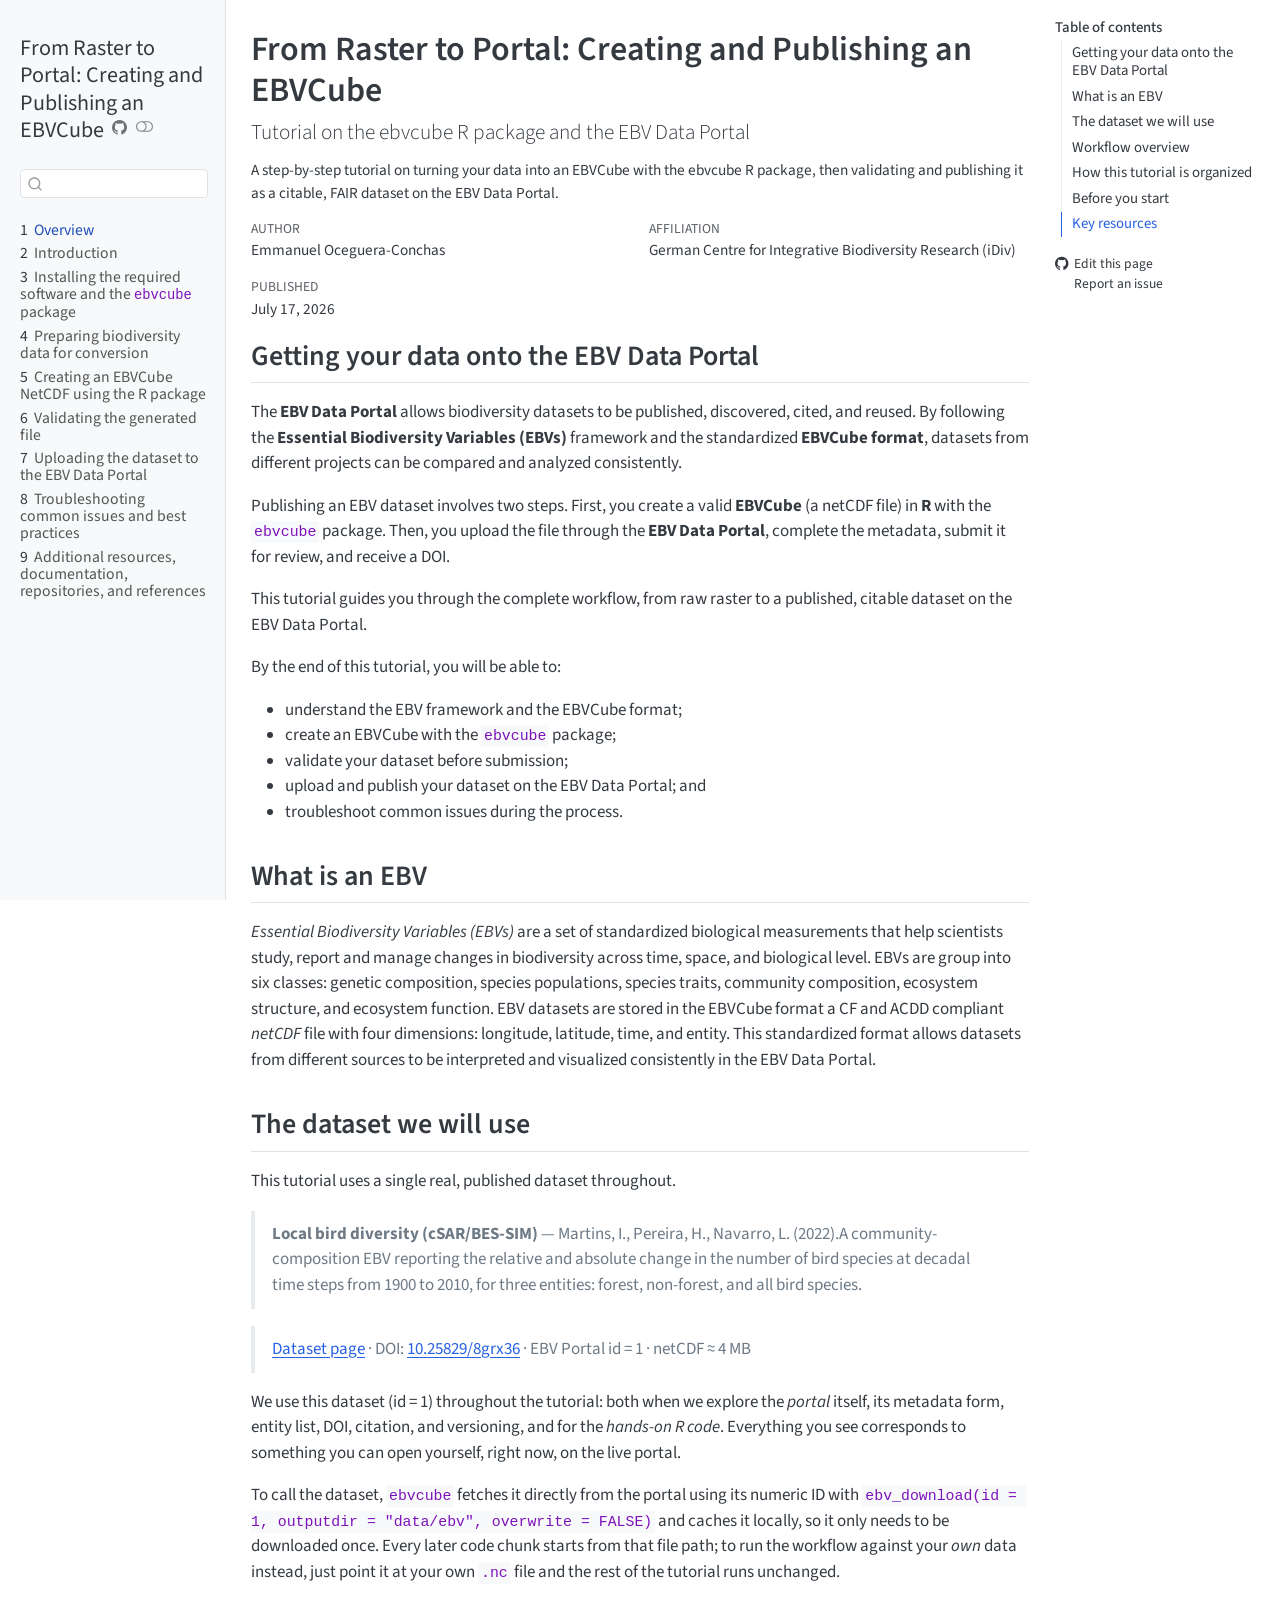
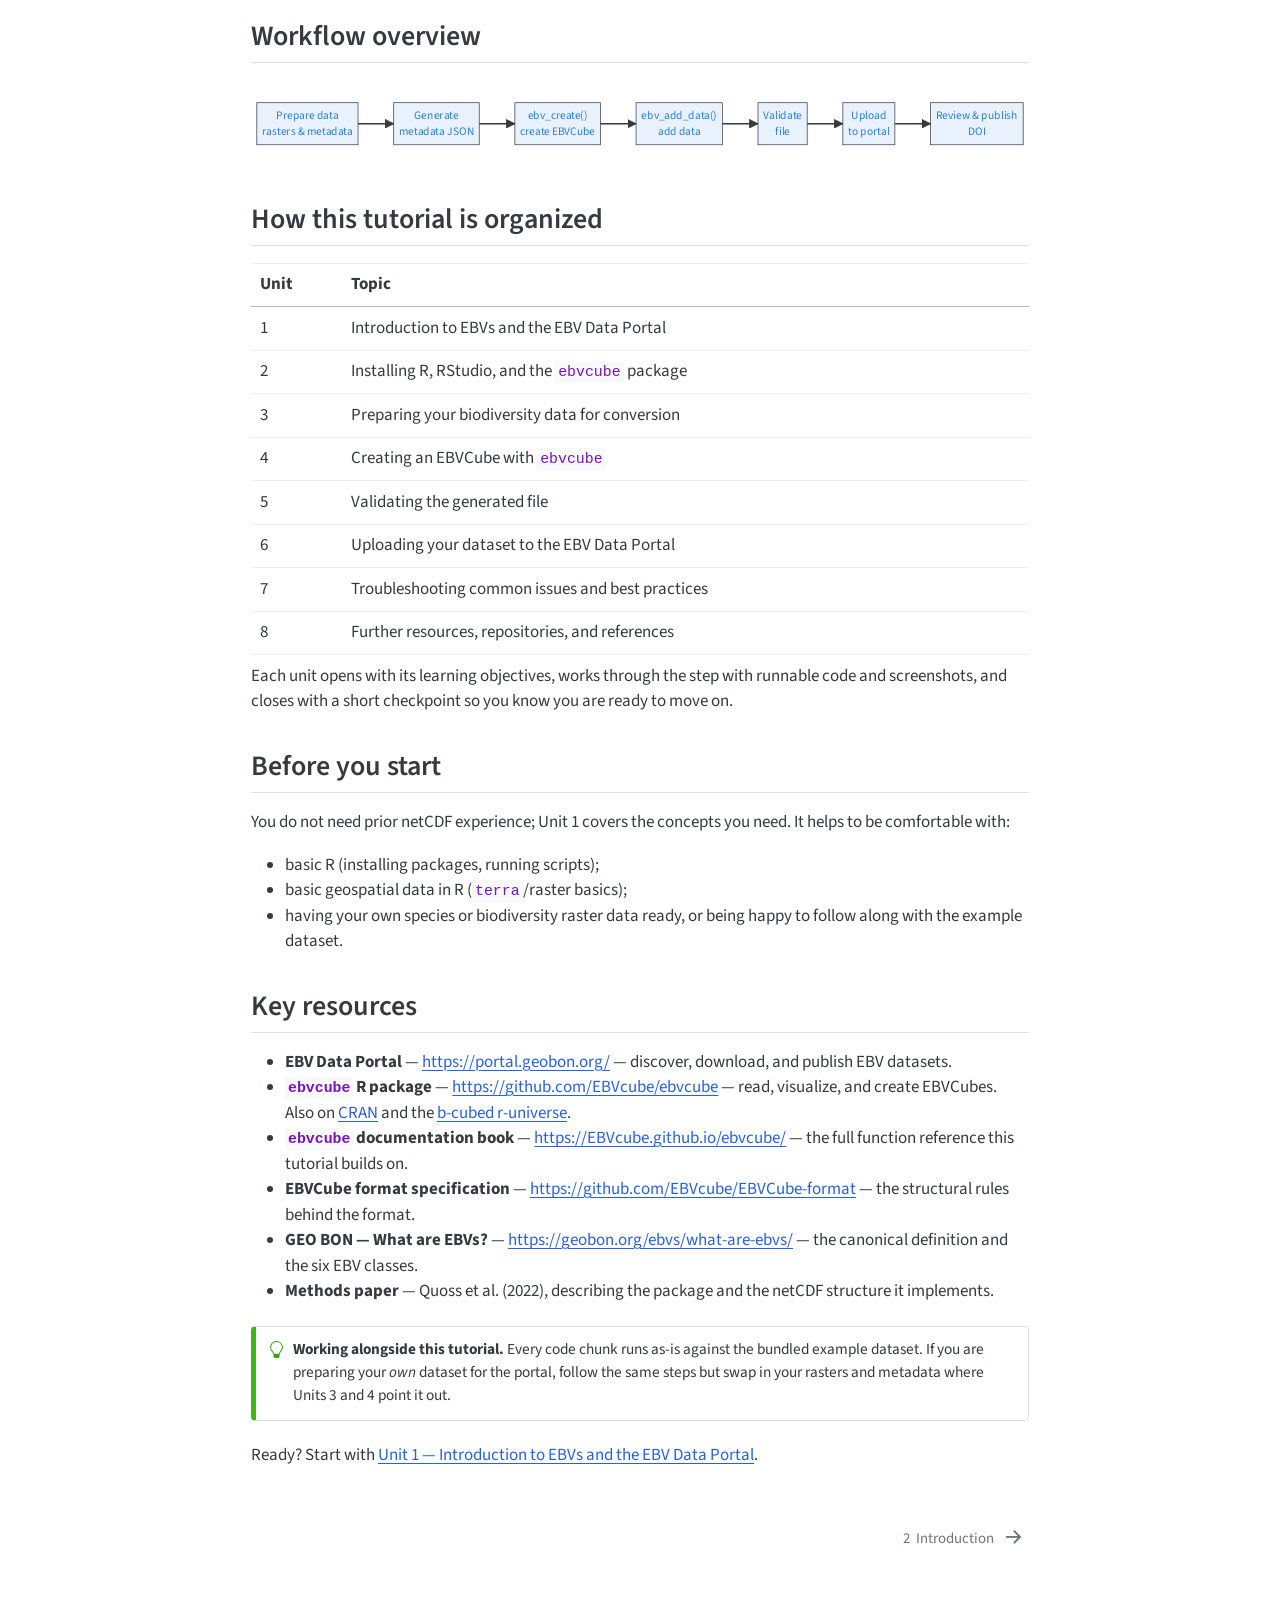
==== commit 40cd00d5: "Built site for gh-pages" ====
--- a/index.html
+++ b/index.html
@@ -6,11 +6,11 @@
 
 <meta name="viewport" content="width=device-width, initial-scale=1.0, user-scalable=yes">
 
-<meta name="author" content="The EBV Data Portal team">
-<meta name="dcterms.date" content="2026-07-14">
-<meta name="description" content="A step-by-step tutorial on creating an EBV-compliant netCDF with the ebvcube R package and publishing it to the EBV Data Portal.">
-
-<title>Creating an EBV NetCDF and Publishing to the EBV Data Portal</title>
+<meta name="author" content="Emmanuel Oceguera-Conchas">
+<meta name="dcterms.date" content="2026-07-17">
+<meta name="description" content="A step-by-step tutorial on turning your data into an EBVCube with the ebvcube R package, then validating and publishing it as a citable, FAIR dataset on the EBV Data Portal.">
+
+<title>From Raster to Portal: Creating and Publishing an EBVCube</title>
 <style>
 code{white-space: pre-wrap;}
 span.smallcaps{font-variant: small-caps;}
@@ -22,40 +22,6 @@
   width: 0.8em;
   margin: 0 0.8em 0.2em -1em; /* quarto-specific, see https://github.com/quarto-dev/quarto-cli/issues/4556 */ 
   vertical-align: middle;
-}
-/* CSS for syntax highlighting */
-pre > code.sourceCode { white-space: pre; position: relative; }
-pre > code.sourceCode > span { line-height: 1.25; }
-pre > code.sourceCode > span:empty { height: 1.2em; }
-.sourceCode { overflow: visible; }
-code.sourceCode > span { color: inherit; text-decoration: inherit; }
-div.sourceCode { margin: 1em 0; }
-pre.sourceCode { margin: 0; }
-@media screen {
-div.sourceCode { overflow: auto; }
-}
-@media print {
-pre > code.sourceCode { white-space: pre-wrap; }
-pre > code.sourceCode > span { display: inline-block; text-indent: -5em; padding-left: 5em; }
-}
-pre.numberSource code
-  { counter-reset: source-line 0; }
-pre.numberSource code > span
-  { position: relative; left: -4em; counter-increment: source-line; }
-pre.numberSource code > span > a:first-child::before
-  { content: counter(source-line);
-    position: relative; left: -1em; text-align: right; vertical-align: baseline;
-    border: none; display: inline-block;
-    -webkit-touch-callout: none; -webkit-user-select: none;
-    -khtml-user-select: none; -moz-user-select: none;
-    -ms-user-select: none; user-select: none;
-    padding: 0 4px; width: 4em;
-  }
-pre.numberSource { margin-left: 3em;  padding-left: 4px; }
-div.sourceCode
-  {   }
-@media screen {
-pre > code.sourceCode > span > a:first-child::before { text-decoration: underline; }
 }
 </style>
 
@@ -122,7 +88,7 @@
       <button type="button" class="quarto-btn-toggle btn" data-bs-toggle="collapse" role="button" data-bs-target=".quarto-sidebar-collapse-item" aria-controls="quarto-sidebar" aria-expanded="false" aria-label="Toggle sidebar navigation" onclick="if (window.quartoToggleHeadroom) { window.quartoToggleHeadroom(); }">
         <i class="bi bi-layout-text-sidebar-reverse"></i>
       </button>
-        <nav class="quarto-page-breadcrumbs" aria-label="breadcrumb"><ol class="breadcrumb"><li class="breadcrumb-item"><a href="./index.html"><span class="chapter-number">1</span>&nbsp; <span class="chapter-title">From Raster to Portal: Publishing Biodiversity Data as an EBV NetCDF</span></a></li></ol></nav>
+        <nav class="quarto-page-breadcrumbs" aria-label="breadcrumb"><ol class="breadcrumb"><li class="breadcrumb-item"><a href="./index.html"><span class="chapter-number">1</span>&nbsp; <span class="chapter-title">Overview</span></a></li></ol></nav>
         <a class="flex-grow-1" role="navigation" data-bs-toggle="collapse" data-bs-target=".quarto-sidebar-collapse-item" aria-controls="quarto-sidebar" aria-expanded="false" aria-label="Toggle sidebar navigation" onclick="if (window.quartoToggleHeadroom) { window.quartoToggleHeadroom(); }">      
         </a>
       <button type="button" class="btn quarto-search-button" aria-label="Search" onclick="window.quartoOpenSearch();">
@@ -137,7 +103,7 @@
   <nav id="quarto-sidebar" class="sidebar collapse collapse-horizontal quarto-sidebar-collapse-item sidebar-navigation docked overflow-auto">
     <div class="pt-lg-2 mt-2 text-left sidebar-header">
     <div class="sidebar-title mb-0 py-0">
-      <a href="./">Creating an EBV NetCDF and Publishing to the EBV Data Portal</a> 
+      <a href="./">From Raster to Portal: Creating and Publishing an EBVCube</a> 
         <div class="sidebar-tools-main">
     <a href="https://github.com/EBVcube/EBV_resources" title="Source Code" class="quarto-navigation-tool px-1" aria-label="Source Code"><i class="bi bi-github"></i></a>
   <a href="" class="quarto-color-scheme-toggle quarto-navigation-tool  px-1" onclick="window.quartoToggleColorScheme(); return false;" title="Toggle dark mode"><i class="bi"></i></a>
@@ -154,13 +120,13 @@
         <li class="sidebar-item">
   <div class="sidebar-item-container"> 
   <a href="./index.html" class="sidebar-item-text sidebar-link active">
- <span class="menu-text"><span class="chapter-number">1</span>&nbsp; <span class="chapter-title">From Raster to Portal: Publishing Biodiversity Data as an EBV NetCDF</span></span></a>
+ <span class="menu-text"><span class="chapter-number">1</span>&nbsp; <span class="chapter-title">Overview</span></span></a>
   </div>
 </li>
         <li class="sidebar-item">
   <div class="sidebar-item-container"> 
   <a href="./01-introduction.html" class="sidebar-item-text sidebar-link">
- <span class="menu-text"><span class="chapter-number">2</span>&nbsp; <span class="chapter-title">Introduction to EBVs and the EBV Data Portal</span></span></a>
+ <span class="menu-text"><span class="chapter-number">2</span>&nbsp; <span class="chapter-title">Introduction</span></span></a>
   </div>
 </li>
         <li class="sidebar-item">
@@ -215,13 +181,13 @@
     <h2 id="toc-title">Table of contents</h2>
    
   <ul>
-  <li><a href="#why-this-tutorial-exists" id="toc-why-this-tutorial-exists" class="nav-link active" data-scroll-target="#why-this-tutorial-exists"><span class="header-section-number">0.1</span> Why this tutorial exists</a></li>
-  <li><a href="#what-is-an-ebv-in-one-paragraph" id="toc-what-is-an-ebv-in-one-paragraph" class="nav-link" data-scroll-target="#what-is-an-ebv-in-one-paragraph"><span class="header-section-number">0.2</span> What is an EBV, in one paragraph</a></li>
-  <li><a href="#the-dataset-well-use" id="toc-the-dataset-well-use" class="nav-link" data-scroll-target="#the-dataset-well-use"><span class="header-section-number">0.3</span> The dataset we’ll use</a></li>
-  <li><a href="#the-workflow-at-a-glance" id="toc-the-workflow-at-a-glance" class="nav-link" data-scroll-target="#the-workflow-at-a-glance"><span class="header-section-number">0.4</span> The workflow at a glance</a></li>
-  <li><a href="#how-this-tutorial-is-organized" id="toc-how-this-tutorial-is-organized" class="nav-link" data-scroll-target="#how-this-tutorial-is-organized"><span class="header-section-number">0.5</span> How this tutorial is organized</a></li>
-  <li><a href="#before-you-start" id="toc-before-you-start" class="nav-link" data-scroll-target="#before-you-start"><span class="header-section-number">0.6</span> Before you start</a></li>
-  <li><a href="#key-resources" id="toc-key-resources" class="nav-link" data-scroll-target="#key-resources"><span class="header-section-number">0.7</span> Key resources</a></li>
+  <li><a href="#getting-your-data-onto-the-ebv-data-portal" id="toc-getting-your-data-onto-the-ebv-data-portal" class="nav-link active" data-scroll-target="#getting-your-data-onto-the-ebv-data-portal">Getting your data onto the EBV Data Portal</a></li>
+  <li><a href="#what-is-an-ebv" id="toc-what-is-an-ebv" class="nav-link" data-scroll-target="#what-is-an-ebv">What is an EBV</a></li>
+  <li><a href="#the-dataset-we-will-use" id="toc-the-dataset-we-will-use" class="nav-link" data-scroll-target="#the-dataset-we-will-use">The dataset we will use</a></li>
+  <li><a href="#workflow-overview" id="toc-workflow-overview" class="nav-link" data-scroll-target="#workflow-overview">Workflow overview</a></li>
+  <li><a href="#how-this-tutorial-is-organized" id="toc-how-this-tutorial-is-organized" class="nav-link" data-scroll-target="#how-this-tutorial-is-organized">How this tutorial is organized</a></li>
+  <li><a href="#before-you-start" id="toc-before-you-start" class="nav-link" data-scroll-target="#before-you-start">Before you start</a></li>
+  <li><a href="#key-resources" id="toc-key-resources" class="nav-link" data-scroll-target="#key-resources">Key resources</a></li>
   </ul>
 <div class="toc-actions"><ul><li><a href="https://github.com/EBVcube/EBV_resources/edit/main/index.qmd" class="toc-action"><i class="bi bi-github"></i>Edit this page</a></li><li><a href="https://github.com/EBVcube/EBV_resources/issues/new" class="toc-action"><i class="bi empty"></i>Report an issue</a></li></ul></div></nav>
     </div>
@@ -230,13 +196,13 @@
 
 <header id="title-block-header" class="quarto-title-block default">
 <div class="quarto-title">
-<h1 class="title">Creating an EBV NetCDF and Publishing to the EBV Data Portal</h1>
-<p class="subtitle lead">A NaturaConnect tutorial on the ebvcube R package and the EBV Data Portal</p>
+<h1 class="title">From Raster to Portal: Creating and Publishing an EBVCube</h1>
+<p class="subtitle lead">Tutorial on the ebvcube R package and the EBV Data Portal</p>
 </div>
 
 <div>
   <div class="description">
-    <p>A step-by-step tutorial on creating an EBV-compliant netCDF with the ebvcube R package and publishing it to the EBV Data Portal.</p>
+    <p>A step-by-step tutorial on turning your data into an EBVCube with the ebvcube R package, then validating and publishing it as a citable, FAIR dataset on the EBV Data Portal.</p>
   </div>
 </div>
 
@@ -245,11 +211,11 @@
   <div class="quarto-title-meta-heading">Affiliation</div>
   
     <div class="quarto-title-meta-contents">
-    <p class="author">The EBV Data Portal team </p>
+    <p class="author">Emmanuel Oceguera-Conchas </p>
   </div>
   <div class="quarto-title-meta-contents">
         <p class="affiliation">
-            German Centre for Integrative Biodiversity Research (iDiv) Halle–Jena–Leipzig
+            German Centre for Integrative Biodiversity Research (iDiv)
           </p>
       </div>
   </div>
@@ -260,7 +226,7 @@
     <div>
     <div class="quarto-title-meta-heading">Published</div>
     <div class="quarto-title-meta-contents">
-      <p class="date">July 14, 2026</p>
+      <p class="date">July 17, 2026</p>
     </div>
   </div>
   
@@ -272,55 +238,53 @@
 </header>
 
 
-<section id="why-this-tutorial-exists" class="level2" data-number="0.1">
-<h2 data-number="0.1" class="anchored" data-anchor-id="why-this-tutorial-exists"><span class="header-section-number">0.1</span> Why this tutorial exists</h2>
-<p>Biodiversity data is only useful to decision-makers if it can be found, trusted, and compared across studies. That is the problem <strong>Essential Biodiversity Variables (EBVs)</strong> were designed to solve: a common language and file format so that a species-distribution model from one team and a community-composition model from another can sit side by side on the same map.</p>
-<p>This tutorial walks you through the full path from “I have some raster outputs on my laptop” to “my dataset is live on the EBV Data Portal” — using a real, published dataset as the running example, so every step produces something you can check against the real thing.</p>
-<p>By the end, you will be able to:</p>
+<section id="getting-your-data-onto-the-ebv-data-portal" class="level2">
+<h2 class="anchored" data-anchor-id="getting-your-data-onto-the-ebv-data-portal">Getting your data onto the EBV Data Portal</h2>
+<p>The <strong>EBV Data Portal</strong> allows biodiversity datasets to be published, discovered, cited, and reused. By following the <strong>Essential Biodiversity Variables (EBVs)</strong> framework and the standardized <strong>EBVCube format</strong>, datasets from different projects can be compared and analyzed consistently.</p>
+<p>Publishing an EBV dataset involves two steps. First, you create a valid <strong>EBVCube</strong> (a netCDF file) in <strong>R</strong> with the <code>ebvcube</code> package. Then, you upload the file through the <strong>EBV Data Portal</strong>, complete the metadata, submit it for review, and receive a DOI.</p>
+<p>This tutorial guides you through the complete workflow, from raw raster to a published, citable dataset on the EBV Data Portal.</p>
+<p>By the end of this tutorial, you will be able to:</p>
 <ul>
-<li>explain what an EBV is and why the EBV netCDF format looks the way it does;</li>
-<li>install and configure the <code>ebvcube</code> R package;</li>
-<li>prepare your own raster/species data for conversion;</li>
-<li>build a valid EBV netCDF with <code>ebv_create()</code> and <code>ebv_add_data()</code>;</li>
-<li>validate the file before submitting it;</li>
-<li>upload and publish the dataset on the <a href="https://portal.geobon.org/">EBV Data Portal</a>;</li>
-<li>troubleshoot the errors you are most likely to hit along the way.</li>
+<li>understand the EBV framework and the EBVCube format;</li>
+<li>create an EBVCube with the <code>ebvcube</code> package;</li>
+<li>validate your dataset before submission;</li>
+<li>upload and publish your dataset on the EBV Data Portal; and</li>
+<li>troubleshoot common issues during the process.</li>
 </ul>
 </section>
-<section id="what-is-an-ebv-in-one-paragraph" class="level2" data-number="0.2">
-<h2 data-number="0.2" class="anchored" data-anchor-id="what-is-an-ebv-in-one-paragraph"><span class="header-section-number">0.2</span> What is an EBV, in one paragraph</h2>
-<p>An <strong>Essential Biodiversity Variable</strong> is a measurement standardized well enough to be tracked consistently over time, across regions, and across research groups — the biodiversity equivalent of an Essential Climate Variable. GEO BON groups them into six classes (genetic composition, species populations, species traits, community composition, ecosystem structure, ecosystem function), and every EBV dataset shares the same underlying file format: a CF- and ACDD-compliant <strong>netCDF</strong> with up to four dimensions — longitude, latitude, time, and entity (species, group, or ecosystem type). That shared format is what lets the <a href="https://portal.geobon.org/">EBV Data Portal</a> host, filter, and compare hundreds of otherwise very different datasets.</p>
+<section id="what-is-an-ebv" class="level2">
+<h2 class="anchored" data-anchor-id="what-is-an-ebv">What is an EBV</h2>
+<p><em>Essential Biodiversity Variables (EBVs)</em> are a set of standardized biological measurements that help scientists study, report and manage changes in biodiversity across time, space, and biological level. EBVs are group into six classes: genetic composition, species populations, species traits, community composition, ecosystem structure, and ecosystem function. EBV datasets are stored in the EBVCube format a CF and ACDD compliant <em>netCDF</em> file with four dimensions: longitude, latitude, time, and entity. This standardized format allows datasets from different sources to be interpreted and visualized consistently in the EBV Data Portal.</p>
 </section>
-<section id="the-dataset-well-use" class="level2" data-number="0.3">
-<h2 data-number="0.3" class="anchored" data-anchor-id="the-dataset-well-use"><span class="header-section-number">0.3</span> The dataset we’ll use</h2>
-<p>Rather than a toy example, this tutorial anchors its portal-facing sections to a real, already-published dataset:</p>
+<section id="the-dataset-we-will-use" class="level2">
+<h2 class="anchored" data-anchor-id="the-dataset-we-will-use">The dataset we will use</h2>
+<p>This tutorial uses a single real, published dataset throughout.</p>
 <blockquote class="blockquote">
-<p><strong>Global trends in biodiversity (BES-SIM cSAR-iDiv)</strong> — Inês Martins &amp; Henrique Pereira (2022). Community-composition projections from 1900–2050 under multiple SSP/RCP scenarios, produced for the BES-SIM inter-model comparison for IPBES. <a href="https://portal.geobon.org/ebv-detail?id=30">Dataset page</a> · DOI: <a href="https://doi.org/10.25829/5zmy41">10.25829/5zmy41</a> · netCDF download: 3.27 MB</p>
+<p><strong>Local bird diversity (cSAR/BES-SIM)</strong> — Martins, I., Pereira, H., Navarro, L. (2022).A community-composition EBV reporting the relative and absolute change in the number of bird species at decadal time steps from 1900 to 2010, for three entities: forest, non-forest, and all bird species.</p>
 </blockquote>
-<p>We use this dataset (portal ID 30) whenever we’re exploring the <em>portal</em> — its metadata form, entity list, DOI, citation, and versioning — so everything you see corresponds to something you can open yourself, right now, on the live portal.</p>
-<p>For the <em>hands-on R code</em>, we mostly use the small example file bundled with the <code>ebvcube</code> package (<code>martins_comcom_subset.nc</code>), so every chunk runs instantly with no download. That file is a related but <strong>different</strong> dataset by the same author and model family — <a href="https://portal.geobon.org/ebv-detail?id=1">portal ID 1, “Local bird diversity (cSAR/BES-SIM)”</a>, a spatial (African) subset of a 1900–2015 land-use-driven bird diversity product. Unit 3 shows how to download the actual dataset‑30 netCDF (small enough, at 3.27 MB, to work with directly) if you want to run the full workflow against it end-to-end instead.</p>
+<blockquote class="blockquote">
+<p><a href="https://portal.geobon.org/ebv-detail?id=1">Dataset page</a> · DOI: <a href="https://doi.org/10.25829/8grx36">10.25829/8grx36</a> · EBV Portal id = 1 · netCDF ≈ 4 MB</p>
+</blockquote>
+<p>We use this dataset (id = 1) throughout the tutorial: both when we explore the <em>portal</em> itself, its metadata form, entity list, DOI, citation, and versioning, and for the <em>hands-on R code</em>. Everything you see corresponds to something you can open yourself, right now, on the live portal.</p>
+<p>To call the dataset, <code>ebvcube</code> fetches it directly from the portal using its numeric ID with <code>ebv_download(id = 1, outputdir = "data/ebv", overwrite = FALSE)</code> and caches it locally, so it only needs to be downloaded once. Every later code chunk starts from that file path; to run the workflow against your <em>own</em> data instead, just point it at your own <code>.nc</code> file and the rest of the tutorial runs unchanged.</p>
 </section>
-<section id="the-workflow-at-a-glance" class="level2" data-number="0.4">
-<h2 data-number="0.4" class="anchored" data-anchor-id="the-workflow-at-a-glance"><span class="header-section-number">0.4</span> The workflow at a glance</h2>
+<section id="workflow-overview" class="level2">
+<h2 class="anchored" data-anchor-id="workflow-overview">Workflow overview</h2>
 <div class="cell" data-layout-align="center">
-<div class="sourceCode cell-code" id="cb1"><pre class="sourceCode default code-with-copy"><code class="sourceCode default"><span id="cb1-1"><a href="#cb1-1" aria-hidden="true" tabindex="-1"></a>flowchart LR</span>
-<span id="cb1-2"><a href="#cb1-2" aria-hidden="true" tabindex="-1"></a>    A["1. Prepare your data\n(rasters + metadata)"] --&gt; B["2. Generate the metadata JSON\n(portal form or ebv_metadata())"]</span>
-<span id="cb1-3"><a href="#cb1-3" aria-hidden="true" tabindex="-1"></a>    B --&gt; C["3. ebv_create()\nempty, valid netCDF skeleton"]</span>
-<span id="cb1-4"><a href="#cb1-4" aria-hidden="true" tabindex="-1"></a>    C --&gt; D["4. ebv_add_data()\nfill in each entity / time step"]</span>
-<span id="cb1-5"><a href="#cb1-5" aria-hidden="true" tabindex="-1"></a>    D --&gt; E["5. Validate\nebv_properties(), Panoply, portal validator"]</span>
-<span id="cb1-6"><a href="#cb1-6" aria-hidden="true" tabindex="-1"></a>    E --&gt; F["6. Upload to the\nEBV Data Portal"]</span>
-<span id="cb1-7"><a href="#cb1-7" aria-hidden="true" tabindex="-1"></a>    F --&gt; G["7. Review &amp; publish\n(DOI assigned)"]</span></code><button title="Copy to Clipboard" class="code-copy-button"><i class="bi"></i></button></pre></div>
 <div class="cell-output-display">
 <div>
 <p></p><figure class="figure"><p></p>
 <div>
 <pre class="mermaid mermaid-js">flowchart LR
-    A["1. Prepare your data\n(rasters + metadata)"] --&gt; B["2. Generate the metadata JSON\n(portal form or ebv_metadata())"]
-    B --&gt; C["3. ebv_create()\nempty, valid netCDF skeleton"]
-    C --&gt; D["4. ebv_add_data()\nfill in each entity / time step"]
-    D --&gt; E["5. Validate\nebv_properties(), Panoply, portal validator"]
-    E --&gt; F["6. Upload to the\nEBV Data Portal"]
-    F --&gt; G["7. Review &amp; publish\n(DOI assigned)"]
+A["Prepare data&lt;br/&gt;rasters &amp; metadata"]
+B["Generate&lt;br/&gt;metadata JSON"]
+C["ebv_create()&lt;br/&gt;create EBVCube"]
+D["ebv_add_data()&lt;br/&gt;add data"]
+E["Validate&lt;br/&gt;file"]
+F["Upload&lt;br/&gt;to portal"]
+G["Review &amp; publish&lt;br/&gt;DOI"]
+
+A --&gt; B --&gt; C --&gt; D --&gt; E --&gt; F --&gt; G
 </pre>
 </div>
 <p></p></figure><p></p>
@@ -328,8 +292,8 @@
 </div>
 </div>
 </section>
-<section id="how-this-tutorial-is-organized" class="level2" data-number="0.5">
-<h2 data-number="0.5" class="anchored" data-anchor-id="how-this-tutorial-is-organized"><span class="header-section-number">0.5</span> How this tutorial is organized</h2>
+<section id="how-this-tutorial-is-organized" class="level2">
+<h2 class="anchored" data-anchor-id="how-this-tutorial-is-organized">How this tutorial is organized</h2>
 <table class="caption-top table">
 <thead>
 <tr class="header">
@@ -352,7 +316,7 @@
 </tr>
 <tr class="even">
 <td style="text-align: left;">4</td>
-<td style="text-align: left;">Creating an EBV netCDF with <code>ebvcube</code></td>
+<td style="text-align: left;">Creating an EBVCube with <code>ebvcube</code></td>
 </tr>
 <tr class="odd">
 <td style="text-align: left;">5</td>
@@ -372,24 +336,24 @@
 </tr>
 </tbody>
 </table>
-<p>Each unit opens with its learning objectives, works through the step with runnable code and screenshots, and closes with a short checkpoint so you know you’re ready to move on.</p>
+<p>Each unit opens with its learning objectives, works through the step with runnable code and screenshots, and closes with a short checkpoint so you know you are ready to move on.</p>
 </section>
-<section id="before-you-start" class="level2" data-number="0.6">
-<h2 data-number="0.6" class="anchored" data-anchor-id="before-you-start"><span class="header-section-number">0.6</span> Before you start</h2>
-<p>You don’t need prior netCDF experience — Unit 1 covers the concepts you need. You should be comfortable with:</p>
+<section id="before-you-start" class="level2">
+<h2 class="anchored" data-anchor-id="before-you-start">Before you start</h2>
+<p>You do not need prior netCDF experience; Unit 1 covers the concepts you need. It helps to be comfortable with:</p>
 <ul>
 <li>basic R (installing packages, running scripts);</li>
 <li>basic geospatial data in R (<code>terra</code>/raster basics);</li>
 <li>having your own species or biodiversity raster data ready, or being happy to follow along with the example dataset.</li>
 </ul>
 </section>
-<section id="key-resources" class="level2" data-number="0.7">
-<h2 data-number="0.7" class="anchored" data-anchor-id="key-resources"><span class="header-section-number">0.7</span> Key resources</h2>
+<section id="key-resources" class="level2">
+<h2 class="anchored" data-anchor-id="key-resources">Key resources</h2>
 <ul>
 <li><strong>EBV Data Portal</strong> — <a href="https://portal.geobon.org/" class="uri">https://portal.geobon.org/</a> — discover, download, and publish EBV datasets.</li>
-<li><strong><code>ebvcube</code> R package</strong> — <a href="https://github.com/EBVcube/ebvcube" class="uri">https://github.com/EBVcube/ebvcube</a> — read, visualize, and create EBV netCDFs. Also on <a href="https://cran.r-project.org/package=ebvcube">CRAN</a> and the <a href="https://b-cubed-eu.r-universe.dev/ebvcube">b-cubed r-universe</a>.</li>
+<li><strong><code>ebvcube</code> R package</strong> — <a href="https://github.com/EBVcube/ebvcube" class="uri">https://github.com/EBVcube/ebvcube</a> — read, visualize, and create EBVCubes. Also on <a href="https://cran.r-project.org/package=ebvcube">CRAN</a> and the <a href="https://b-cubed-eu.r-universe.dev/ebvcube">b-cubed r-universe</a>.</li>
 <li><strong><code>ebvcube</code> documentation book</strong> — <a href="https://EBVcube.github.io/ebvcube/" class="uri">https://EBVcube.github.io/ebvcube/</a> — the full function reference this tutorial builds on.</li>
-<li><strong>EBV netCDF format specification</strong> — <a href="https://github.com/EBVcube/EBVCube-format" class="uri">https://github.com/EBVcube/EBVCube-format</a> — the structural rules behind the format.</li>
+<li><strong>EBVCube format specification</strong> — <a href="https://github.com/EBVcube/EBVCube-format" class="uri">https://github.com/EBVcube/EBVCube-format</a> — the structural rules behind the format.</li>
 <li><strong>GEO BON — What are EBVs?</strong> — <a href="https://geobon.org/ebvs/what-are-ebvs/" class="uri">https://geobon.org/ebvs/what-are-ebvs/</a> — the canonical definition and the six EBV classes.</li>
 <li><strong>Methods paper</strong> — Quoss et al.&nbsp;(2022), describing the package and the netCDF structure it implements.</li>
 </ul>
@@ -399,7 +363,7 @@
 <i class="callout-icon"></i>
 </div>
 <div class="callout-body-container">
-<p><strong>Working alongside this tutorial.</strong> Every code chunk is runnable as-is against the bundled example dataset. If you’re preparing your <em>own</em> dataset for the portal, follow the same steps but substitute your rasters and metadata where indicated in Units 3–4.</p>
+<p><strong>Working alongside this tutorial.</strong> Every code chunk runs as-is against the bundled example dataset. If you are preparing your <em>own</em> dataset for the portal, follow the same steps but swap in your rasters and metadata where Units 3 and 4 point it out.</p>
 </div>
 </div>
 </div>
@@ -977,8 +941,8 @@
   <div class="nav-page nav-page-previous">
   </div>
   <div class="nav-page nav-page-next">
-      <a href="./01-introduction.html" class="pagination-link" aria-label="Introduction to EBVs and the EBV Data Portal">
-        <span class="nav-page-text"><span class="chapter-number">2</span>&nbsp; <span class="chapter-title">Introduction to EBVs and the EBV Data Portal</span></span> <i class="bi bi-arrow-right-short"></i>
+      <a href="./01-introduction.html" class="pagination-link" aria-label="Introduction">
+        <span class="nav-page-text"><span class="chapter-number">2</span>&nbsp; <span class="chapter-title">Introduction</span></span> <i class="bi bi-arrow-right-short"></i>
       </a>
   </div>
 </nav>
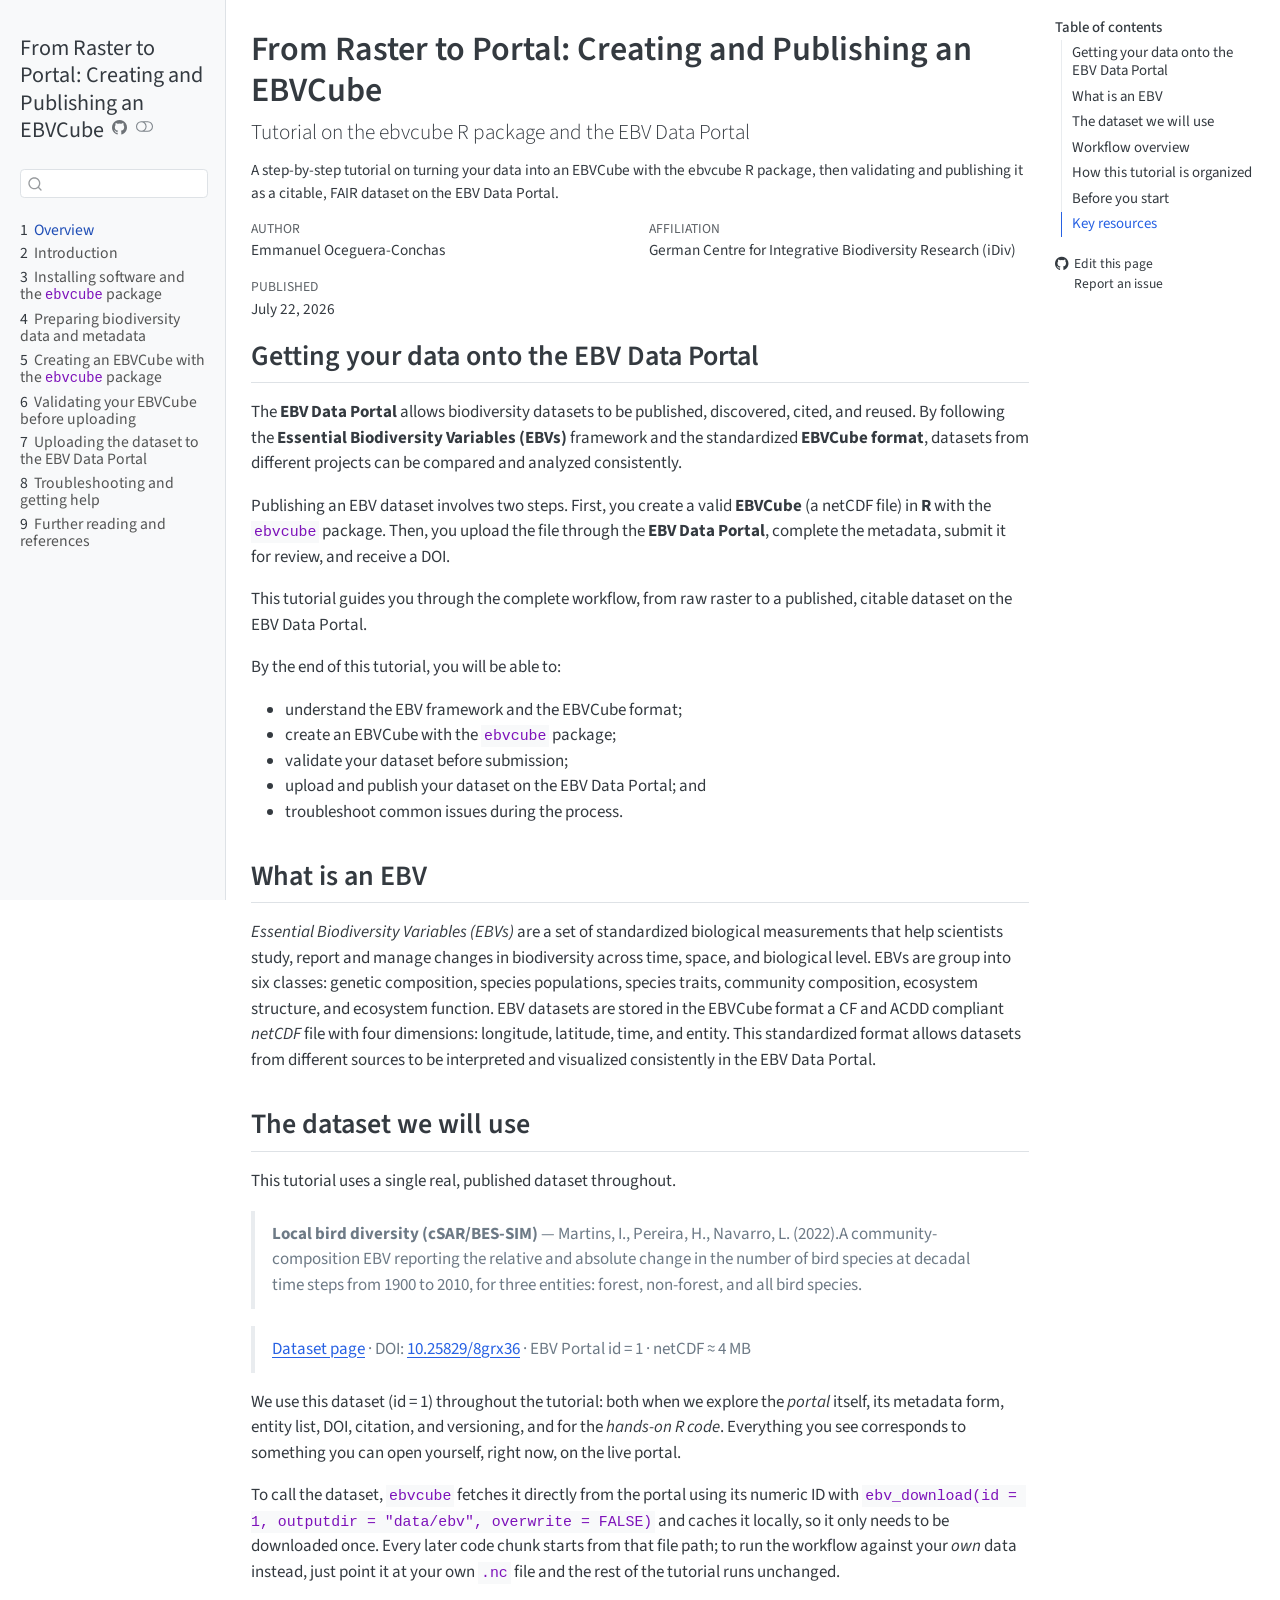
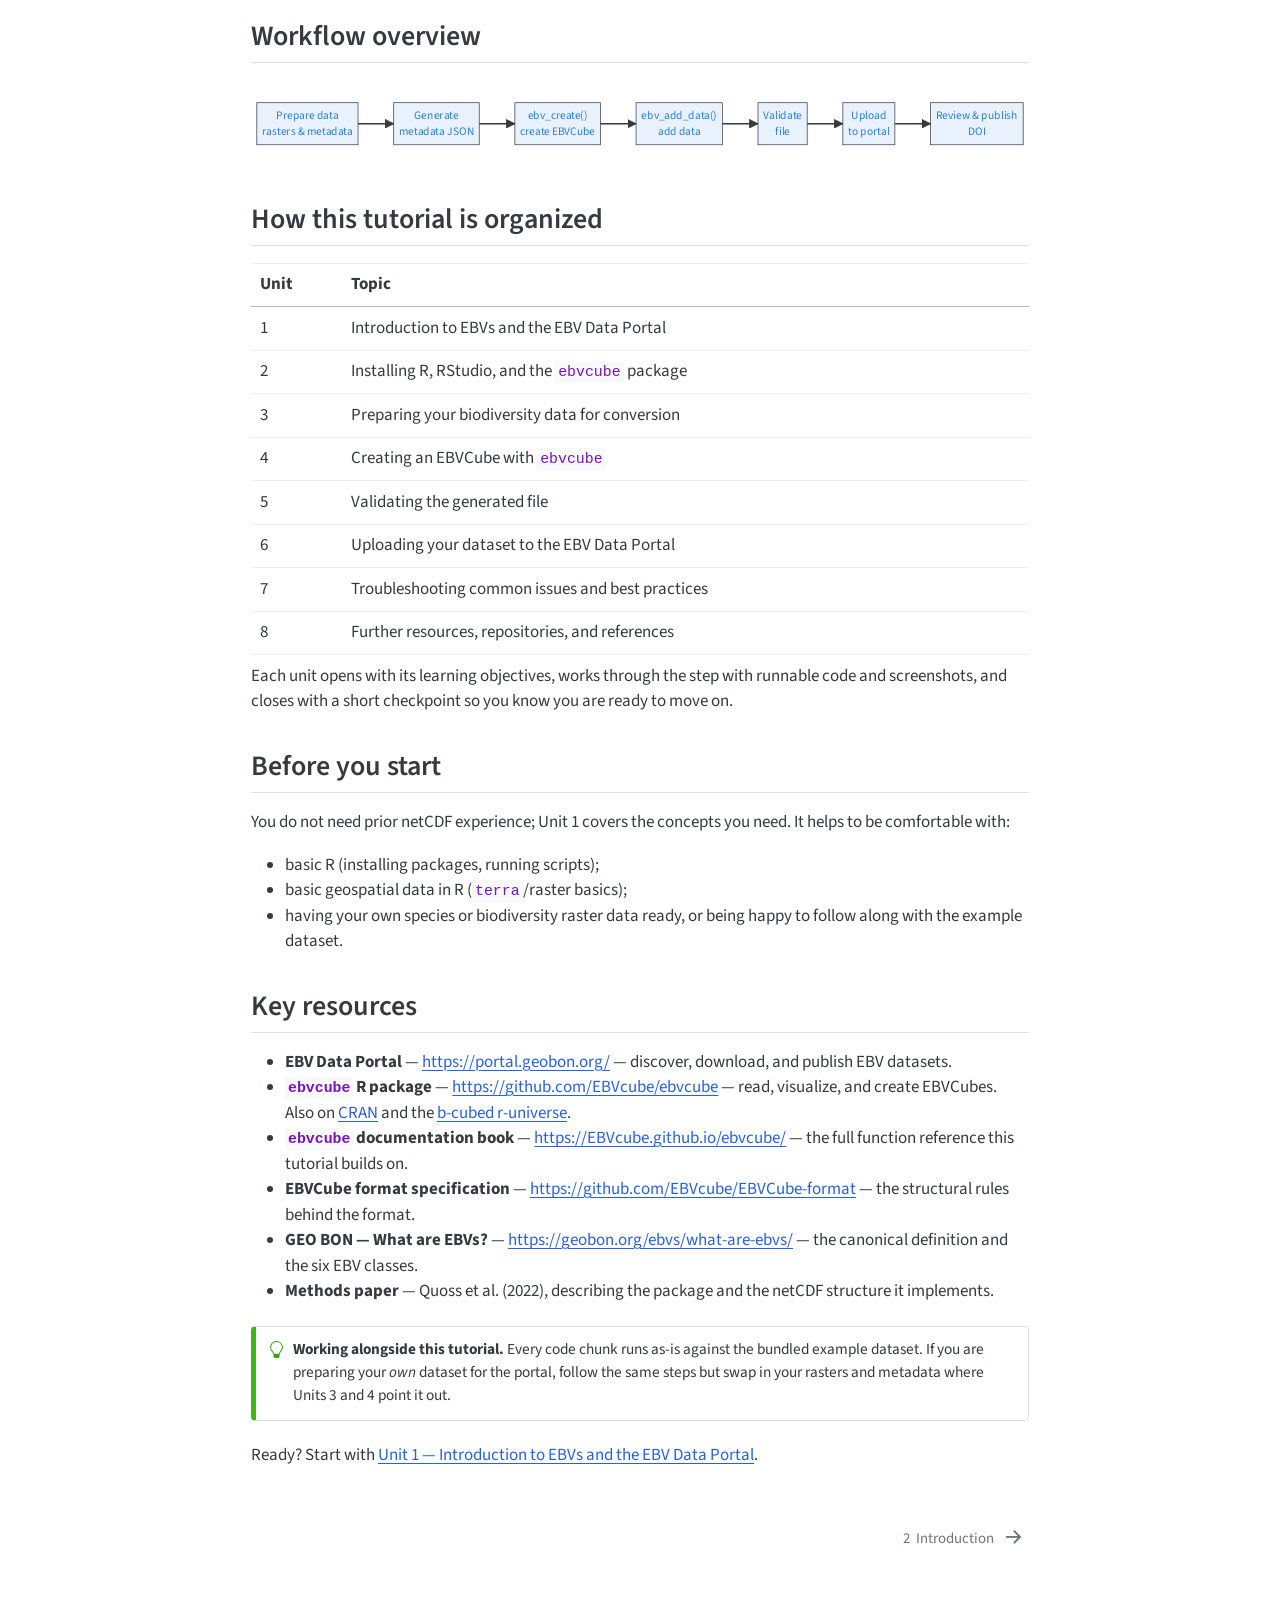
==== commit a1825e94: "Built site for gh-pages" ====
--- a/index.html
+++ b/index.html
@@ -7,7 +7,7 @@
 <meta name="viewport" content="width=device-width, initial-scale=1.0, user-scalable=yes">
 
 <meta name="author" content="Emmanuel Oceguera-Conchas">
-<meta name="dcterms.date" content="2026-07-17">
+<meta name="dcterms.date" content="2026-07-22">
 <meta name="description" content="A step-by-step tutorial on turning your data into an EBVCube with the ebvcube R package, then validating and publishing it as a citable, FAIR dataset on the EBV Data Portal.">
 
 <title>From Raster to Portal: Creating and Publishing an EBVCube</title>
@@ -132,25 +132,25 @@
         <li class="sidebar-item">
   <div class="sidebar-item-container"> 
   <a href="./02-installation.html" class="sidebar-item-text sidebar-link">
- <span class="menu-text"><span class="chapter-number">3</span>&nbsp; <span class="chapter-title">Installing the required software and the <code>ebvcube</code> package</span></span></a>
+ <span class="menu-text"><span class="chapter-number">3</span>&nbsp; <span class="chapter-title">Installing software and the <code>ebvcube</code> package</span></span></a>
   </div>
 </li>
         <li class="sidebar-item">
   <div class="sidebar-item-container"> 
   <a href="./03-preparing-data.html" class="sidebar-item-text sidebar-link">
- <span class="menu-text"><span class="chapter-number">4</span>&nbsp; <span class="chapter-title">Preparing biodiversity data for conversion</span></span></a>
+ <span class="menu-text"><span class="chapter-number">4</span>&nbsp; <span class="chapter-title">Preparing biodiversity data and metadata</span></span></a>
   </div>
 </li>
         <li class="sidebar-item">
   <div class="sidebar-item-container"> 
   <a href="./04-creating-the-cube.html" class="sidebar-item-text sidebar-link">
- <span class="menu-text"><span class="chapter-number">5</span>&nbsp; <span class="chapter-title">Creating an EBVCube NetCDF using the R package</span></span></a>
+ <span class="menu-text"><span class="chapter-number">5</span>&nbsp; <span class="chapter-title">Creating an EBVCube with the <code>ebvcube</code> package</span></span></a>
   </div>
 </li>
         <li class="sidebar-item">
   <div class="sidebar-item-container"> 
   <a href="./05-validating.html" class="sidebar-item-text sidebar-link">
- <span class="menu-text"><span class="chapter-number">6</span>&nbsp; <span class="chapter-title">Validating the generated file</span></span></a>
+ <span class="menu-text"><span class="chapter-number">6</span>&nbsp; <span class="chapter-title">Validating your EBVCube before uploading</span></span></a>
   </div>
 </li>
         <li class="sidebar-item">
@@ -162,13 +162,13 @@
         <li class="sidebar-item">
   <div class="sidebar-item-container"> 
   <a href="./07-troubleshooting.html" class="sidebar-item-text sidebar-link">
- <span class="menu-text"><span class="chapter-number">8</span>&nbsp; <span class="chapter-title">Troubleshooting common issues and best practices</span></span></a>
+ <span class="menu-text"><span class="chapter-number">8</span>&nbsp; <span class="chapter-title">Troubleshooting and getting help</span></span></a>
   </div>
 </li>
         <li class="sidebar-item">
   <div class="sidebar-item-container"> 
   <a href="./08-resources.html" class="sidebar-item-text sidebar-link">
- <span class="menu-text"><span class="chapter-number">9</span>&nbsp; <span class="chapter-title">Additional resources, documentation, repositories, and references</span></span></a>
+ <span class="menu-text"><span class="chapter-number">9</span>&nbsp; <span class="chapter-title">Further reading and references</span></span></a>
   </div>
 </li>
     </ul>
@@ -226,7 +226,7 @@
     <div>
     <div class="quarto-title-meta-heading">Published</div>
     <div class="quarto-title-meta-contents">
-      <p class="date">July 17, 2026</p>
+      <p class="date">July 22, 2026</p>
     </div>
   </div>
   
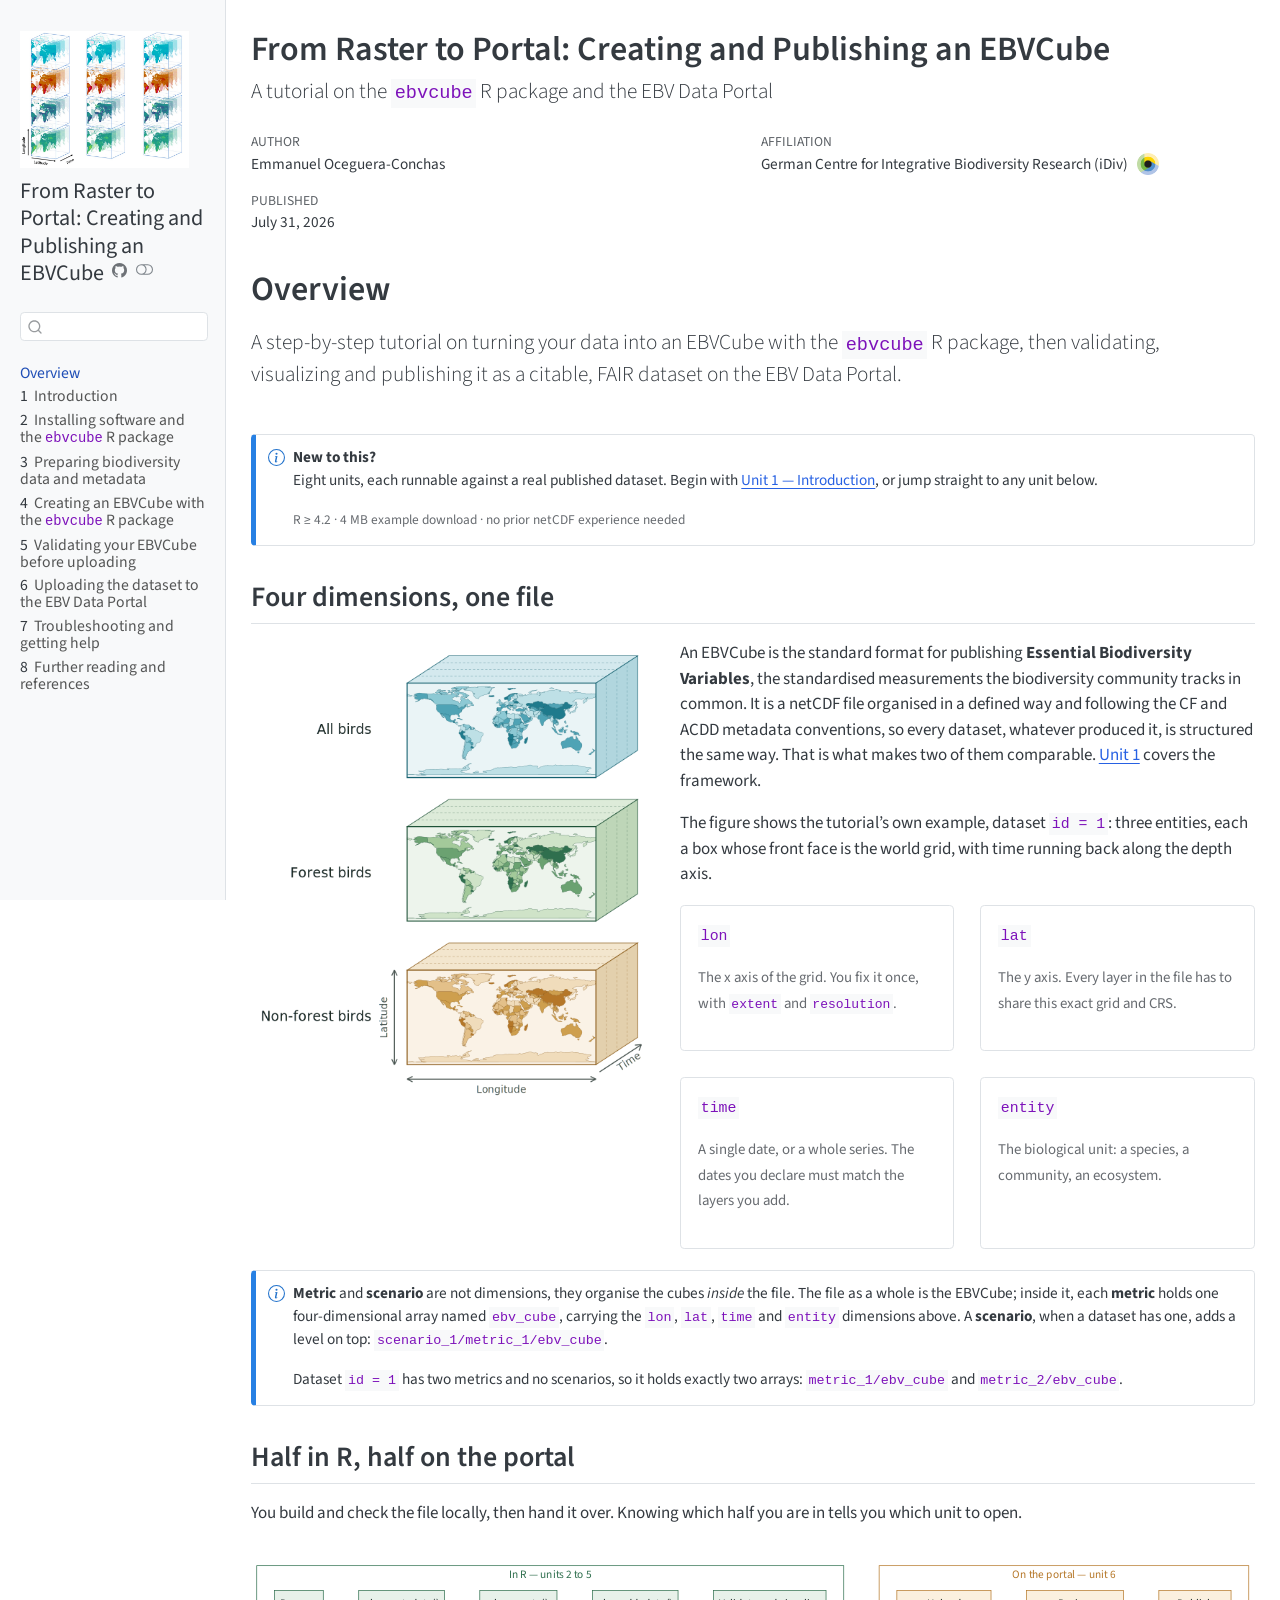
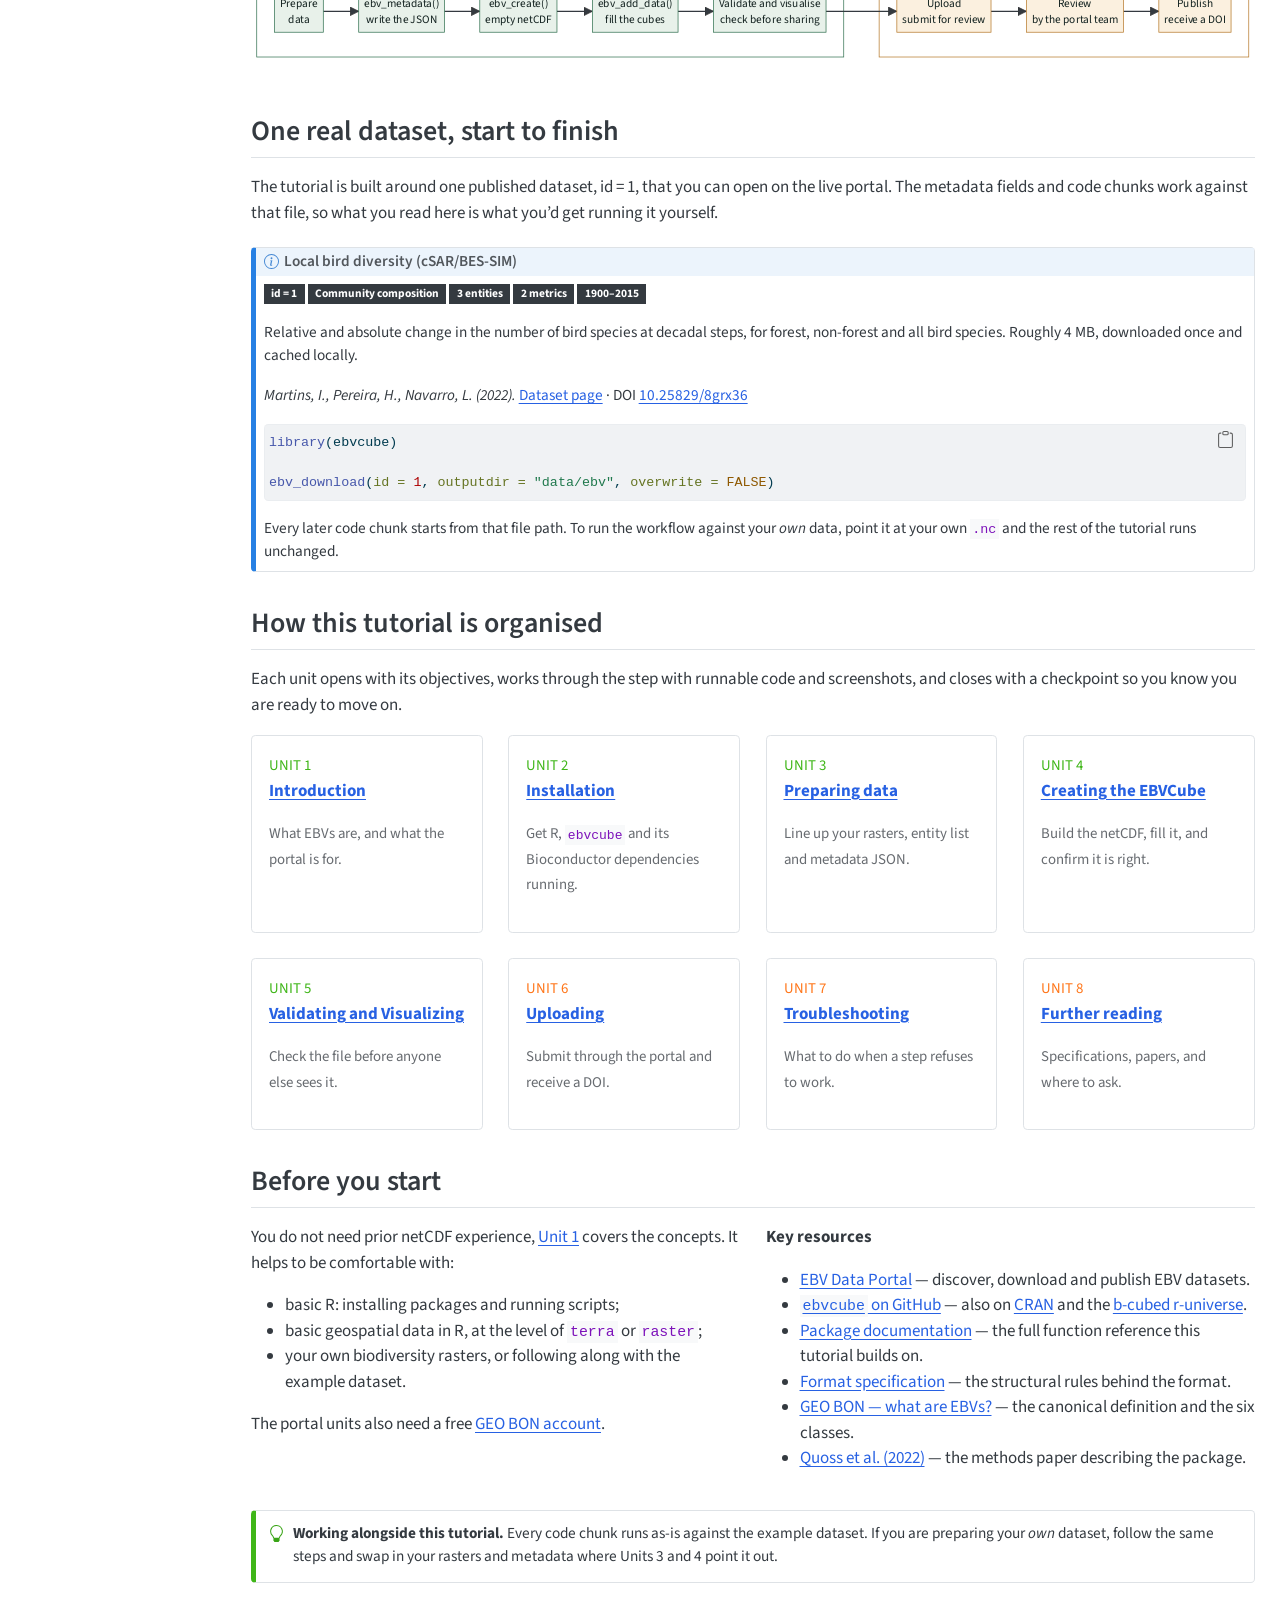
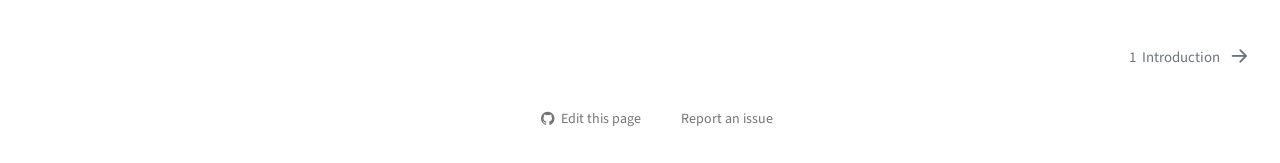
==== commit f6ab9149: "Built site for gh-pages" ====
--- a/index.html
+++ b/index.html
@@ -7,8 +7,7 @@
 <meta name="viewport" content="width=device-width, initial-scale=1.0, user-scalable=yes">
 
 <meta name="author" content="Emmanuel Oceguera-Conchas">
-<meta name="dcterms.date" content="2026-07-22">
-<meta name="description" content="A step-by-step tutorial on turning your data into an EBVCube with the ebvcube R package, then validating and publishing it as a citable, FAIR dataset on the EBV Data Portal.">
+<meta name="dcterms.date" content="2026-07-31">
 
 <title>From Raster to Portal: Creating and Publishing an EBVCube</title>
 <style>
@@ -22,6 +21,40 @@
   width: 0.8em;
   margin: 0 0.8em 0.2em -1em; /* quarto-specific, see https://github.com/quarto-dev/quarto-cli/issues/4556 */ 
   vertical-align: middle;
+}
+/* CSS for syntax highlighting */
+pre > code.sourceCode { white-space: pre; position: relative; }
+pre > code.sourceCode > span { line-height: 1.25; }
+pre > code.sourceCode > span:empty { height: 1.2em; }
+.sourceCode { overflow: visible; }
+code.sourceCode > span { color: inherit; text-decoration: inherit; }
+div.sourceCode { margin: 1em 0; }
+pre.sourceCode { margin: 0; }
+@media screen {
+div.sourceCode { overflow: auto; }
+}
+@media print {
+pre > code.sourceCode { white-space: pre-wrap; }
+pre > code.sourceCode > span { display: inline-block; text-indent: -5em; padding-left: 5em; }
+}
+pre.numberSource code
+  { counter-reset: source-line 0; }
+pre.numberSource code > span
+  { position: relative; left: -4em; counter-increment: source-line; }
+pre.numberSource code > span > a:first-child::before
+  { content: counter(source-line);
+    position: relative; left: -1em; text-align: right; vertical-align: baseline;
+    border: none; display: inline-block;
+    -webkit-touch-callout: none; -webkit-user-select: none;
+    -khtml-user-select: none; -moz-user-select: none;
+    -ms-user-select: none; user-select: none;
+    padding: 0 4px; width: 4em;
+  }
+pre.numberSource { margin-left: 3em;  padding-left: 4px; }
+div.sourceCode
+  {   }
+@media screen {
+pre > code.sourceCode > span > a:first-child::before { text-decoration: underline; }
 }
 </style>
 
@@ -45,6 +78,9 @@
 <link href="site_libs/bootstrap/bootstrap-icons.css" rel="stylesheet">
 <link href="site_libs/bootstrap/bootstrap.min.css" rel="stylesheet" class="quarto-color-scheme" id="quarto-bootstrap" data-mode="light">
 <link href="site_libs/bootstrap/bootstrap-dark.min.css" rel="prefetch" class="quarto-color-scheme quarto-color-alternate" id="quarto-bootstrap" data-mode="dark">
+<script src="site_libs/quarto-contrib/glightbox/glightbox.min.js"></script>
+<link href="site_libs/quarto-contrib/glightbox/glightbox.min.css" rel="stylesheet">
+<link href="site_libs/quarto-contrib/glightbox/lightbox.css" rel="stylesheet">
 <script id="quarto-search-options" type="application/json">{
   "location": "sidebar",
   "copy-button": false,
@@ -88,7 +124,7 @@
       <button type="button" class="quarto-btn-toggle btn" data-bs-toggle="collapse" role="button" data-bs-target=".quarto-sidebar-collapse-item" aria-controls="quarto-sidebar" aria-expanded="false" aria-label="Toggle sidebar navigation" onclick="if (window.quartoToggleHeadroom) { window.quartoToggleHeadroom(); }">
         <i class="bi bi-layout-text-sidebar-reverse"></i>
       </button>
-        <nav class="quarto-page-breadcrumbs" aria-label="breadcrumb"><ol class="breadcrumb"><li class="breadcrumb-item"><a href="./index.html"><span class="chapter-number">1</span>&nbsp; <span class="chapter-title">Overview</span></a></li></ol></nav>
+        <nav class="quarto-page-breadcrumbs" aria-label="breadcrumb"><ol class="breadcrumb"><li class="breadcrumb-item"><a href="./index.html">Overview</a></li></ol></nav>
         <a class="flex-grow-1" role="navigation" data-bs-toggle="collapse" data-bs-target=".quarto-sidebar-collapse-item" aria-controls="quarto-sidebar" aria-expanded="false" aria-label="Toggle sidebar navigation" onclick="if (window.quartoToggleHeadroom) { window.quartoToggleHeadroom(); }">      
         </a>
       <button type="button" class="btn quarto-search-button" aria-label="Search" onclick="window.quartoOpenSearch();">
@@ -98,10 +134,13 @@
   </nav>
 </header>
 <!-- content -->
-<div id="quarto-content" class="quarto-container page-columns page-rows-contents page-layout-article">
+<div id="quarto-content" class="quarto-container page-columns page-rows-contents page-layout-full">
 <!-- sidebar -->
   <nav id="quarto-sidebar" class="sidebar collapse collapse-horizontal quarto-sidebar-collapse-item sidebar-navigation docked overflow-auto">
-    <div class="pt-lg-2 mt-2 text-left sidebar-header">
+    <div class="pt-lg-2 mt-2 text-left sidebar-header sidebar-header-stacked">
+      <a href="./index.html" class="sidebar-logo-link">
+      <img src="./images/ebv_logo.png" alt="" class="sidebar-logo py-0 d-lg-inline d-none">
+      </a>
     <div class="sidebar-title mb-0 py-0">
       <a href="./">From Raster to Portal: Creating and Publishing an EBVCube</a> 
         <div class="sidebar-tools-main">
@@ -120,55 +159,55 @@
         <li class="sidebar-item">
   <div class="sidebar-item-container"> 
   <a href="./index.html" class="sidebar-item-text sidebar-link active">
- <span class="menu-text"><span class="chapter-number">1</span>&nbsp; <span class="chapter-title">Overview</span></span></a>
+ <span class="menu-text">Overview</span></a>
   </div>
 </li>
         <li class="sidebar-item">
   <div class="sidebar-item-container"> 
   <a href="./01-introduction.html" class="sidebar-item-text sidebar-link">
- <span class="menu-text"><span class="chapter-number">2</span>&nbsp; <span class="chapter-title">Introduction</span></span></a>
+ <span class="menu-text"><span class="chapter-number">1</span>&nbsp; <span class="chapter-title">Introduction</span></span></a>
   </div>
 </li>
         <li class="sidebar-item">
   <div class="sidebar-item-container"> 
   <a href="./02-installation.html" class="sidebar-item-text sidebar-link">
- <span class="menu-text"><span class="chapter-number">3</span>&nbsp; <span class="chapter-title">Installing software and the <code>ebvcube</code> package</span></span></a>
+ <span class="menu-text"><span class="chapter-number">2</span>&nbsp; <span class="chapter-title">Installing software and the <code>ebvcube</code> R package</span></span></a>
   </div>
 </li>
         <li class="sidebar-item">
   <div class="sidebar-item-container"> 
   <a href="./03-preparing-data.html" class="sidebar-item-text sidebar-link">
- <span class="menu-text"><span class="chapter-number">4</span>&nbsp; <span class="chapter-title">Preparing biodiversity data and metadata</span></span></a>
+ <span class="menu-text"><span class="chapter-number">3</span>&nbsp; <span class="chapter-title">Preparing biodiversity data and metadata</span></span></a>
   </div>
 </li>
         <li class="sidebar-item">
   <div class="sidebar-item-container"> 
   <a href="./04-creating-the-cube.html" class="sidebar-item-text sidebar-link">
- <span class="menu-text"><span class="chapter-number">5</span>&nbsp; <span class="chapter-title">Creating an EBVCube with the <code>ebvcube</code> package</span></span></a>
+ <span class="menu-text"><span class="chapter-number">4</span>&nbsp; <span class="chapter-title">Creating an EBVCube with the <code>ebvcube</code> R package</span></span></a>
   </div>
 </li>
         <li class="sidebar-item">
   <div class="sidebar-item-container"> 
   <a href="./05-validating.html" class="sidebar-item-text sidebar-link">
- <span class="menu-text"><span class="chapter-number">6</span>&nbsp; <span class="chapter-title">Validating your EBVCube before uploading</span></span></a>
+ <span class="menu-text"><span class="chapter-number">5</span>&nbsp; <span class="chapter-title">Validating your EBVCube before uploading</span></span></a>
   </div>
 </li>
         <li class="sidebar-item">
   <div class="sidebar-item-container"> 
   <a href="./06-uploading.html" class="sidebar-item-text sidebar-link">
- <span class="menu-text"><span class="chapter-number">7</span>&nbsp; <span class="chapter-title">Uploading the dataset to the EBV Data Portal</span></span></a>
+ <span class="menu-text"><span class="chapter-number">6</span>&nbsp; <span class="chapter-title">Uploading the dataset to the EBV Data Portal</span></span></a>
   </div>
 </li>
         <li class="sidebar-item">
   <div class="sidebar-item-container"> 
   <a href="./07-troubleshooting.html" class="sidebar-item-text sidebar-link">
- <span class="menu-text"><span class="chapter-number">8</span>&nbsp; <span class="chapter-title">Troubleshooting and getting help</span></span></a>
+ <span class="menu-text"><span class="chapter-number">7</span>&nbsp; <span class="chapter-title">Troubleshooting and getting help</span></span></a>
   </div>
 </li>
         <li class="sidebar-item">
   <div class="sidebar-item-container"> 
   <a href="./08-resources.html" class="sidebar-item-text sidebar-link">
- <span class="menu-text"><span class="chapter-number">9</span>&nbsp; <span class="chapter-title">Further reading and references</span></span></a>
+ <span class="menu-text"><span class="chapter-number">8</span>&nbsp; <span class="chapter-title">Further reading and references</span></span></a>
   </div>
 </li>
     </ul>
@@ -176,37 +215,18 @@
 </nav>
 <div id="quarto-sidebar-glass" class="quarto-sidebar-collapse-item" data-bs-toggle="collapse" data-bs-target=".quarto-sidebar-collapse-item"></div>
 <!-- margin-sidebar -->
-    <div id="quarto-margin-sidebar" class="sidebar margin-sidebar">
-        <nav id="TOC" role="doc-toc" class="toc-active">
-    <h2 id="toc-title">Table of contents</h2>
-   
-  <ul>
-  <li><a href="#getting-your-data-onto-the-ebv-data-portal" id="toc-getting-your-data-onto-the-ebv-data-portal" class="nav-link active" data-scroll-target="#getting-your-data-onto-the-ebv-data-portal">Getting your data onto the EBV Data Portal</a></li>
-  <li><a href="#what-is-an-ebv" id="toc-what-is-an-ebv" class="nav-link" data-scroll-target="#what-is-an-ebv">What is an EBV</a></li>
-  <li><a href="#the-dataset-we-will-use" id="toc-the-dataset-we-will-use" class="nav-link" data-scroll-target="#the-dataset-we-will-use">The dataset we will use</a></li>
-  <li><a href="#workflow-overview" id="toc-workflow-overview" class="nav-link" data-scroll-target="#workflow-overview">Workflow overview</a></li>
-  <li><a href="#how-this-tutorial-is-organized" id="toc-how-this-tutorial-is-organized" class="nav-link" data-scroll-target="#how-this-tutorial-is-organized">How this tutorial is organized</a></li>
-  <li><a href="#before-you-start" id="toc-before-you-start" class="nav-link" data-scroll-target="#before-you-start">Before you start</a></li>
-  <li><a href="#key-resources" id="toc-key-resources" class="nav-link" data-scroll-target="#key-resources">Key resources</a></li>
-  </ul>
-<div class="toc-actions"><ul><li><a href="https://github.com/EBVcube/EBV_resources/edit/main/index.qmd" class="toc-action"><i class="bi bi-github"></i>Edit this page</a></li><li><a href="https://github.com/EBVcube/EBV_resources/issues/new" class="toc-action"><i class="bi empty"></i>Report an issue</a></li></ul></div></nav>
-    </div>
+    
 <!-- main -->
-<main class="content" id="quarto-document-content">
+<main class="content column-page-right" id="quarto-document-content">
 
 <header id="title-block-header" class="quarto-title-block default">
 <div class="quarto-title">
 <h1 class="title">From Raster to Portal: Creating and Publishing an EBVCube</h1>
-<p class="subtitle lead">Tutorial on the ebvcube R package and the EBV Data Portal</p>
-</div>
-
-<div>
-  <div class="description">
-    <p>A step-by-step tutorial on turning your data into an EBVCube with the ebvcube R package, then validating and publishing it as a citable, FAIR dataset on the EBV Data Portal.</p>
-  </div>
-</div>
-
-<div class="quarto-title-meta-author">
+<p class="subtitle lead">A tutorial on the <code>ebvcube</code> R package and the EBV Data Portal</p>
+</div>
+
+
+<div class="quarto-title-meta-author column-page-right">
   <div class="quarto-title-meta-heading">Author</div>
   <div class="quarto-title-meta-heading">Affiliation</div>
   
@@ -215,18 +235,18 @@
   </div>
   <div class="quarto-title-meta-contents">
         <p class="affiliation">
-            German Centre for Integrative Biodiversity Research (iDiv)
+            German Centre for Integrative Biodiversity Research (iDiv) <img src="images/idiv-logo.png" class="img-fluid" style="vertical-align:text-bottom; margin-left:.4em" width="22">
           </p>
       </div>
   </div>
 
-<div class="quarto-title-meta">
+<div class="quarto-title-meta column-page-right">
 
       
     <div>
     <div class="quarto-title-meta-heading">Published</div>
     <div class="quarto-title-meta-contents">
-      <p class="date">July 22, 2026</p>
+      <p class="date">July 31, 2026</p>
     </div>
   </div>
   
@@ -238,53 +258,94 @@
 </header>
 
 
-<section id="getting-your-data-onto-the-ebv-data-portal" class="level2">
-<h2 class="anchored" data-anchor-id="getting-your-data-onto-the-ebv-data-portal">Getting your data onto the EBV Data Portal</h2>
-<p>The <strong>EBV Data Portal</strong> allows biodiversity datasets to be published, discovered, cited, and reused. By following the <strong>Essential Biodiversity Variables (EBVs)</strong> framework and the standardized <strong>EBVCube format</strong>, datasets from different projects can be compared and analyzed consistently.</p>
-<p>Publishing an EBV dataset involves two steps. First, you create a valid <strong>EBVCube</strong> (a netCDF file) in <strong>R</strong> with the <code>ebvcube</code> package. Then, you upload the file through the <strong>EBV Data Portal</strong>, complete the metadata, submit it for review, and receive a DOI.</p>
-<p>This tutorial guides you through the complete workflow, from raw raster to a published, citable dataset on the EBV Data Portal.</p>
-<p>By the end of this tutorial, you will be able to:</p>
-<ul>
-<li>understand the EBV framework and the EBVCube format;</li>
-<li>create an EBVCube with the <code>ebvcube</code> package;</li>
-<li>validate your dataset before submission;</li>
-<li>upload and publish your dataset on the EBV Data Portal; and</li>
-<li>troubleshoot common issues during the process.</li>
-</ul>
+<section id="overview" class="level1 unnumbered">
+<h1 class="unnumbered">Overview</h1>
+<div class="grid mt-3 mb-4">
+<div class="g-col-9 g-col-md-11">
+<p><span class="lead">A step-by-step tutorial on turning your data into an EBVCube with the <code>ebvcube</code> R package, then validating, visualizing and publishing it as a citable, FAIR dataset on the EBV Data Portal.</span></p>
+</div>
+</div>
+<div class="callout callout-style-simple callout-note">
+<div class="callout-body d-flex">
+<div class="callout-icon-container">
+<i class="callout-icon"></i>
+</div>
+<div class="callout-body-container">
+<p><strong>New to this?</strong><br>
+Eight units, each runnable against a real published dataset. Begin with <a href="./01-introduction.html">Unit 1 — Introduction</a>, or jump straight to any unit below.</p>
+<p><span class="small text-muted">R ≥ 4.2 · 4 MB example download · no prior netCDF experience needed</span></p>
+</div>
+</div>
+</div>
+<section id="four-dimensions-one-file" class="level2">
+<h2 class="anchored" data-anchor-id="four-dimensions-one-file">Four dimensions, one file</h2>
+<div class="grid">
+<div class="g-col-12 g-col-md-5">
+<p><a href="images/ebvcube-hero-preview.png" class="lightbox" data-gallery="quarto-lightbox-gallery-1"><img src="images/ebvcube-hero-preview.png" class="img-fluid" alt="An EBVCube shown as three stacked boxes, one per entity: All birds, Forest birds and Non-forest birds. The front face of each box is a world map, with longitude running horizontally and latitude vertically; time runs back along the depth axis."></a></p>
+</div>
+<div class="g-col-12 g-col-md-7">
+<p>An EBVCube is the standard format for publishing <strong>Essential Biodiversity Variables</strong>, the standardised measurements the biodiversity community tracks in common. It is a netCDF file organised in a defined way and following the CF and ACDD metadata conventions, so every dataset, whatever produced it, is structured the same way. That is what makes two of them comparable. <a href="./01-introduction.html">Unit 1</a> covers the framework.</p>
+<p>The figure shows the tutorial’s own example, dataset <code>id = 1</code>: three entities, each a box whose front face is the world grid, with time running back along the depth axis.</p>
+<div class="grid">
+<div class="g-col-6 border rounded p-3">
+<p><code>lon</code></p>
+<p><span class="small text-muted">The x axis of the grid. You fix it once, with <code>extent</code> and <code>resolution</code>.</span></p>
+</div>
+<div class="g-col-6 border rounded p-3">
+<p><code>lat</code></p>
+<p><span class="small text-muted">The y axis. Every layer in the file has to share this exact grid and CRS.</span></p>
+</div>
+<div class="g-col-6 border rounded p-3">
+<p><code>time</code></p>
+<p><span class="small text-muted">A single date, or a whole series. The dates you declare must match the layers you add.</span></p>
+</div>
+<div class="g-col-6 border rounded p-3">
+<p><code>entity</code></p>
+<p><span class="small text-muted">The biological unit: a species, a community, an ecosystem.</span></p>
+</div>
+</div>
+</div>
+</div>
+<div class="callout callout-style-simple callout-note">
+<div class="callout-body d-flex">
+<div class="callout-icon-container">
+<i class="callout-icon"></i>
+</div>
+<div class="callout-body-container">
+<p><strong>Metric</strong> and <strong>scenario</strong> are not dimensions, they organise the cubes <em>inside</em> the file. The file as a whole is the EBVCube; inside it, each <strong>metric</strong> holds one four-dimensional array named <code>ebv_cube</code>, carrying the <code>lon</code>, <code>lat</code>, <code>time</code> and <code>entity</code> dimensions above. A <strong>scenario</strong>, when a dataset has one, adds a level on top: <code>scenario_1/metric_1/ebv_cube</code>.</p>
+<p>Dataset <code>id = 1</code> has two metrics and no scenarios, so it holds exactly two arrays: <code>metric_1/ebv_cube</code> and <code>metric_2/ebv_cube</code>.</p>
+</div>
+</div>
+</div>
 </section>
-<section id="what-is-an-ebv" class="level2">
-<h2 class="anchored" data-anchor-id="what-is-an-ebv">What is an EBV</h2>
-<p><em>Essential Biodiversity Variables (EBVs)</em> are a set of standardized biological measurements that help scientists study, report and manage changes in biodiversity across time, space, and biological level. EBVs are group into six classes: genetic composition, species populations, species traits, community composition, ecosystem structure, and ecosystem function. EBV datasets are stored in the EBVCube format a CF and ACDD compliant <em>netCDF</em> file with four dimensions: longitude, latitude, time, and entity. This standardized format allows datasets from different sources to be interpreted and visualized consistently in the EBV Data Portal.</p>
-</section>
-<section id="the-dataset-we-will-use" class="level2">
-<h2 class="anchored" data-anchor-id="the-dataset-we-will-use">The dataset we will use</h2>
-<p>This tutorial uses a single real, published dataset throughout.</p>
-<blockquote class="blockquote">
-<p><strong>Local bird diversity (cSAR/BES-SIM)</strong> — Martins, I., Pereira, H., Navarro, L. (2022).A community-composition EBV reporting the relative and absolute change in the number of bird species at decadal time steps from 1900 to 2010, for three entities: forest, non-forest, and all bird species.</p>
-</blockquote>
-<blockquote class="blockquote">
-<p><a href="https://portal.geobon.org/ebv-detail?id=1">Dataset page</a> · DOI: <a href="https://doi.org/10.25829/8grx36">10.25829/8grx36</a> · EBV Portal id = 1 · netCDF ≈ 4 MB</p>
-</blockquote>
-<p>We use this dataset (id = 1) throughout the tutorial: both when we explore the <em>portal</em> itself, its metadata form, entity list, DOI, citation, and versioning, and for the <em>hands-on R code</em>. Everything you see corresponds to something you can open yourself, right now, on the live portal.</p>
-<p>To call the dataset, <code>ebvcube</code> fetches it directly from the portal using its numeric ID with <code>ebv_download(id = 1, outputdir = "data/ebv", overwrite = FALSE)</code> and caches it locally, so it only needs to be downloaded once. Every later code chunk starts from that file path; to run the workflow against your <em>own</em> data instead, just point it at your own <code>.nc</code> file and the rest of the tutorial runs unchanged.</p>
-</section>
-<section id="workflow-overview" class="level2">
-<h2 class="anchored" data-anchor-id="workflow-overview">Workflow overview</h2>
+<section id="half-in-r-half-on-the-portal" class="level2">
+<h2 class="anchored" data-anchor-id="half-in-r-half-on-the-portal">Half in R, half on the portal</h2>
+<p>You build and check the file locally, then hand it over. Knowing which half you are in tells you which unit to open.</p>
 <div class="cell" data-layout-align="center">
 <div class="cell-output-display">
 <div>
 <p></p><figure class="figure"><p></p>
 <div>
 <pre class="mermaid mermaid-js">flowchart LR
-A["Prepare data&lt;br/&gt;rasters &amp; metadata"]
-B["Generate&lt;br/&gt;metadata JSON"]
-C["ebv_create()&lt;br/&gt;create EBVCube"]
-D["ebv_add_data()&lt;br/&gt;add data"]
-E["Validate&lt;br/&gt;file"]
-F["Upload&lt;br/&gt;to portal"]
-G["Review &amp; publish&lt;br/&gt;DOI"]
-
-A --&gt; B --&gt; C --&gt; D --&gt; E --&gt; F --&gt; G
+  subgraph inR["In R — units 2 to 5"]
+    direction LR
+    A["Prepare&lt;br/&gt;data"] --&gt; B["ebv_metadata()&lt;br/&gt;write the JSON"]
+    B --&gt; C["ebv_create()&lt;br/&gt;empty netCDF"]
+    C --&gt; D["ebv_add_data()&lt;br/&gt;fill the cubes"]
+    D --&gt; E["Validate and visualise&lt;br/&gt;check before sharing"]
+  end
+  subgraph onP["On the portal — unit 6"]
+    direction LR
+    F["Upload&lt;br/&gt;submit for review"] --&gt; G["Review&lt;br/&gt;by the portal team"]
+    G --&gt; H["Publish&lt;br/&gt;receive a DOI"]
+  end
+  E --&gt; F
+  classDef rstep fill:#E8F1EA,stroke:#2F6F4E,color:#12211F
+  classDef pstep fill:#FBF0DF,stroke:#B57728,color:#12211F
+  class A,B,C,D,E rstep
+  class F,G,H pstep
+  style inR fill:#FFFFFF,stroke:#2F6F4E,color:#2F6F4E
+  style onP fill:#FFFFFF,stroke:#B57728,color:#B57728
 </pre>
 </div>
 <p></p></figure><p></p>
@@ -292,84 +353,114 @@
 </div>
 </div>
 </section>
-<section id="how-this-tutorial-is-organized" class="level2">
-<h2 class="anchored" data-anchor-id="how-this-tutorial-is-organized">How this tutorial is organized</h2>
-<table class="caption-top table">
-<thead>
-<tr class="header">
-<th style="text-align: left;">Unit</th>
-<th style="text-align: left;">Topic</th>
-</tr>
-</thead>
-<tbody>
-<tr class="odd">
-<td style="text-align: left;">1</td>
-<td style="text-align: left;">Introduction to EBVs and the EBV Data Portal</td>
-</tr>
-<tr class="even">
-<td style="text-align: left;">2</td>
-<td style="text-align: left;">Installing R, RStudio, and the <code>ebvcube</code> package</td>
-</tr>
-<tr class="odd">
-<td style="text-align: left;">3</td>
-<td style="text-align: left;">Preparing your biodiversity data for conversion</td>
-</tr>
-<tr class="even">
-<td style="text-align: left;">4</td>
-<td style="text-align: left;">Creating an EBVCube with <code>ebvcube</code></td>
-</tr>
-<tr class="odd">
-<td style="text-align: left;">5</td>
-<td style="text-align: left;">Validating the generated file</td>
-</tr>
-<tr class="even">
-<td style="text-align: left;">6</td>
-<td style="text-align: left;">Uploading your dataset to the EBV Data Portal</td>
-</tr>
-<tr class="odd">
-<td style="text-align: left;">7</td>
-<td style="text-align: left;">Troubleshooting common issues and best practices</td>
-</tr>
-<tr class="even">
-<td style="text-align: left;">8</td>
-<td style="text-align: left;">Further resources, repositories, and references</td>
-</tr>
-</tbody>
-</table>
-<p>Each unit opens with its learning objectives, works through the step with runnable code and screenshots, and closes with a short checkpoint so you know you are ready to move on.</p>
+<section id="one-real-dataset-start-to-finish" class="level2">
+<h2 class="anchored" data-anchor-id="one-real-dataset-start-to-finish">One real dataset, start to finish</h2>
+<p>The tutorial is built around one published dataset, id = 1, that you can open on the live portal. The metadata fields and code chunks work against that file, so what you read here is what you’d get running it yourself.</p>
+<div class="callout callout-style-default callout-note callout-titled">
+<div class="callout-header d-flex align-content-center">
+<div class="callout-icon-container">
+<i class="callout-icon"></i>
+</div>
+<div class="callout-title-container flex-fill">
+Local bird diversity (cSAR/BES-SIM)
+</div>
+</div>
+<div class="callout-body-container callout-body">
+<p><span class="badge bg-secondary">id = 1</span> <span class="badge bg-secondary">Community composition</span> <span class="badge bg-secondary">3 entities</span> <span class="badge bg-secondary">2 metrics</span> <span class="badge bg-secondary">1900–2015</span></p>
+<p>Relative and absolute change in the number of bird species at decadal steps, for forest, non-forest and all bird species. Roughly 4 MB, downloaded once and cached locally.</p>
+<p><em>Martins, I., Pereira, H., Navarro, L. (2022).</em> <a href="https://portal.geobon.org/ebv-detail?id=1">Dataset page</a> · DOI <a href="https://doi.org/10.25829/8grx36">10.25829/8grx36</a></p>
+<div class="cell" data-layout-align="center">
+<div class="sourceCode cell-code" id="cb1"><pre class="sourceCode r code-with-copy"><code class="sourceCode r"><span id="cb1-1"><a href="#cb1-1" aria-hidden="true" tabindex="-1"></a><span class="fu">library</span>(ebvcube)</span>
+<span id="cb1-2"><a href="#cb1-2" aria-hidden="true" tabindex="-1"></a></span>
+<span id="cb1-3"><a href="#cb1-3" aria-hidden="true" tabindex="-1"></a><span class="fu">ebv_download</span>(<span class="at">id =</span> <span class="dv">1</span>, <span class="at">outputdir =</span> <span class="st">"data/ebv"</span>, <span class="at">overwrite =</span> <span class="cn">FALSE</span>)</span></code><button title="Copy to Clipboard" class="code-copy-button"><i class="bi"></i></button></pre></div>
+</div>
+<p>Every later code chunk starts from that file path. To run the workflow against your <em>own</em> data, point it at your own <code>.nc</code> and the rest of the tutorial runs unchanged.</p>
+</div>
+</div>
+</section>
+<section id="how-this-tutorial-is-organised" class="level2">
+<h2 class="anchored" data-anchor-id="how-this-tutorial-is-organised">How this tutorial is organised</h2>
+<p>Each unit opens with its objectives, works through the step with runnable code and screenshots, and closes with a checkpoint so you know you are ready to move on.</p>
+<div class="grid">
+<div class="g-col-12 g-col-sm-6 g-col-md-3 border rounded p-3">
+<p><span class="small text-success">UNIT 1</span><br>
+<strong><a href="./01-introduction.html">Introduction</a></strong></p>
+<p><span class="small text-muted">What EBVs are, and what the portal is for.</span></p>
+</div>
+<div class="g-col-12 g-col-sm-6 g-col-md-3 border rounded p-3">
+<p><span class="small text-success">UNIT 2</span><br>
+<strong><a href="./02-installation.html">Installation</a></strong></p>
+<p><span class="small text-muted">Get R, <code>ebvcube</code> and its Bioconductor dependencies running.</span></p>
+</div>
+<div class="g-col-12 g-col-sm-6 g-col-md-3 border rounded p-3">
+<p><span class="small text-success">UNIT 3</span><br>
+<strong><a href="03-preparing.qmd">Preparing data</a></strong></p>
+<p><span class="small text-muted">Line up your rasters, entity list and metadata JSON.</span></p>
+</div>
+<div class="g-col-12 g-col-sm-6 g-col-md-3 border rounded p-3">
+<p><span class="small text-success">UNIT 4</span><br>
+<strong><a href="04-creating.qmd">Creating the EBVCube</a></strong></p>
+<p><span class="small text-muted">Build the netCDF, fill it, and confirm it is right.</span></p>
+</div>
+<div class="g-col-12 g-col-sm-6 g-col-md-3 border rounded p-3">
+<p><span class="small text-success">UNIT 5</span><br>
+<strong><a href="./05-validating.html">Validating and Visualizing</a></strong></p>
+<p><span class="small text-muted">Check the file before anyone else sees it.</span></p>
+</div>
+<div class="g-col-12 g-col-sm-6 g-col-md-3 border rounded p-3">
+<p><span class="small text-warning">UNIT 6</span><br>
+<strong><a href="./06-uploading.html">Uploading</a></strong></p>
+<p><span class="small text-muted">Submit through the portal and receive a DOI.</span></p>
+</div>
+<div class="g-col-12 g-col-sm-6 g-col-md-3 border rounded p-3">
+<p><span class="small text-warning">UNIT 7</span><br>
+<strong><a href="./07-troubleshooting.html">Troubleshooting</a></strong></p>
+<p><span class="small text-muted">What to do when a step refuses to work.</span></p>
+</div>
+<div class="g-col-12 g-col-sm-6 g-col-md-3 border rounded p-3">
+<p><span class="small text-warning">UNIT 8</span><br>
+<strong><a href="08-references.qmd">Further reading</a></strong></p>
+<p><span class="small text-muted">Specifications, papers, and where to ask.</span></p>
+</div>
+</div>
 </section>
 <section id="before-you-start" class="level2">
 <h2 class="anchored" data-anchor-id="before-you-start">Before you start</h2>
-<p>You do not need prior netCDF experience; Unit 1 covers the concepts you need. It helps to be comfortable with:</p>
+<div class="grid">
+<div class="g-col-12 g-col-md-6">
+<p>You do not need prior netCDF experience, <a href="./01-introduction.html">Unit 1</a> covers the concepts. It helps to be comfortable with:</p>
 <ul>
-<li>basic R (installing packages, running scripts);</li>
-<li>basic geospatial data in R (<code>terra</code>/raster basics);</li>
-<li>having your own species or biodiversity raster data ready, or being happy to follow along with the example dataset.</li>
+<li>basic R: installing packages and running scripts;</li>
+<li>basic geospatial data in R, at the level of <code>terra</code> or <code>raster</code>;</li>
+<li>your own biodiversity rasters, or following along with the example dataset.</li>
 </ul>
-</section>
-<section id="key-resources" class="level2">
-<h2 class="anchored" data-anchor-id="key-resources">Key resources</h2>
+<p>The portal units also need a free <a href="https://members.geobon.org/register/index">GEO BON account</a>.</p>
+</div>
+<div class="g-col-12 g-col-md-6">
+<p><strong>Key resources</strong></p>
 <ul>
-<li><strong>EBV Data Portal</strong> — <a href="https://portal.geobon.org/" class="uri">https://portal.geobon.org/</a> — discover, download, and publish EBV datasets.</li>
-<li><strong><code>ebvcube</code> R package</strong> — <a href="https://github.com/EBVcube/ebvcube" class="uri">https://github.com/EBVcube/ebvcube</a> — read, visualize, and create EBVCubes. Also on <a href="https://cran.r-project.org/package=ebvcube">CRAN</a> and the <a href="https://b-cubed-eu.r-universe.dev/ebvcube">b-cubed r-universe</a>.</li>
-<li><strong><code>ebvcube</code> documentation book</strong> — <a href="https://EBVcube.github.io/ebvcube/" class="uri">https://EBVcube.github.io/ebvcube/</a> — the full function reference this tutorial builds on.</li>
-<li><strong>EBVCube format specification</strong> — <a href="https://github.com/EBVcube/EBVCube-format" class="uri">https://github.com/EBVcube/EBVCube-format</a> — the structural rules behind the format.</li>
-<li><strong>GEO BON — What are EBVs?</strong> — <a href="https://geobon.org/ebvs/what-are-ebvs/" class="uri">https://geobon.org/ebvs/what-are-ebvs/</a> — the canonical definition and the six EBV classes.</li>
-<li><strong>Methods paper</strong> — Quoss et al.&nbsp;(2022), describing the package and the netCDF structure it implements.</li>
+<li><a href="https://portal.geobon.org/">EBV Data Portal</a> — discover, download and publish EBV datasets.</li>
+<li><a href="https://github.com/EBVcube/ebvcube"><code>ebvcube</code> on GitHub</a> — also on <a href="https://cran.r-project.org/package=ebvcube">CRAN</a> and the <a href="https://b-cubed-eu.r-universe.dev/ebvcube">b-cubed r-universe</a>.</li>
+<li><a href="https://EBVcube.github.io/ebvcube/">Package documentation</a> — the full function reference this tutorial builds on.</li>
+<li><a href="https://github.com/EBVcube/EBVCube-format">Format specification</a> — the structural rules behind the format.</li>
+<li><a href="https://geobon.org/ebvs/what-are-ebvs/">GEO BON — what are EBVs?</a> — the canonical definition and the six classes.</li>
+<li><a href="https://biss.pensoft.net/article/91215/">Quoss et al.&nbsp;(2022)</a> — the methods paper describing the package.</li>
 </ul>
+</div>
+</div>
 <div class="callout callout-style-simple callout-tip">
 <div class="callout-body d-flex">
 <div class="callout-icon-container">
 <i class="callout-icon"></i>
 </div>
 <div class="callout-body-container">
-<p><strong>Working alongside this tutorial.</strong> Every code chunk runs as-is against the bundled example dataset. If you are preparing your <em>own</em> dataset for the portal, follow the same steps but swap in your rasters and metadata where Units 3 and 4 point it out.</p>
-</div>
-</div>
-</div>
-<p>Ready? Start with <a href="./01-introduction.html">Unit 1 — Introduction to EBVs and the EBV Data Portal</a>.</p>
-
-
+<p><strong>Working alongside this tutorial.</strong> Every code chunk runs as-is against the example dataset. If you are preparing your <em>own</em> dataset, follow the same steps and swap in your rasters and metadata where Units 3 and 4 point it out.</p>
+</div>
+</div>
+</div>
+
+
+</section>
 </section>
 
 </main> <!-- /main -->
@@ -937,18 +1028,50 @@
   }
 });
 </script>
-<nav class="page-navigation">
+<nav class="page-navigation column-page-right">
   <div class="nav-page nav-page-previous">
   </div>
   <div class="nav-page nav-page-next">
       <a href="./01-introduction.html" class="pagination-link" aria-label="Introduction">
-        <span class="nav-page-text"><span class="chapter-number">2</span>&nbsp; <span class="chapter-title">Introduction</span></span> <i class="bi bi-arrow-right-short"></i>
+        <span class="nav-page-text"><span class="chapter-number">1</span>&nbsp; <span class="chapter-title">Introduction</span></span> <i class="bi bi-arrow-right-short"></i>
       </a>
   </div>
 </nav>
 </div> <!-- /content -->
-
-
-
-
-<footer class="footer"><div class="nav-footer"><div class="nav-footer-center"><div class="toc-actions d-sm-block d-md-none"><ul><li><a href="https://github.com/EBVcube/EBV_resources/edit/main/index.qmd" class="toc-action"><i class="bi bi-github"></i>Edit this page</a></li><li><a href="https://github.com/EBVcube/EBV_resources/issues/new" class="toc-action"><i class="bi empty"></i>Report an issue</a></li></ul></div></div></div></footer></body></html>+<footer class="footer"><div class="nav-footer"><div class="nav-footer-center"><div class="toc-actions"><ul><li><a href="https://github.com/EBVcube/EBV_resources/edit/main/index.qmd" class="toc-action"><i class="bi bi-github"></i>Edit this page</a></li><li><a href="https://github.com/EBVcube/EBV_resources/issues/new" class="toc-action"><i class="bi empty"></i>Report an issue</a></li></ul></div></div></div></footer><script>var lightboxQuarto = GLightbox({"selector":".lightbox","closeEffect":"zoom","descPosition":"bottom","loop":false,"openEffect":"zoom"});
+(function() {
+  let previousOnload = window.onload;
+  window.onload = () => {
+    if (previousOnload) {
+      previousOnload();
+    }
+    lightboxQuarto.on('slide_before_load', (data) => {
+      const { slideIndex, slideNode, slideConfig, player, trigger } = data;
+      const href = trigger.getAttribute('href');
+      if (href !== null) {
+        const imgEl = window.document.querySelector(`a[href="${href}"] img`);
+        if (imgEl !== null) {
+          const srcAttr = imgEl.getAttribute("src");
+          if (srcAttr && srcAttr.startsWith("data:")) {
+            slideConfig.href = srcAttr;
+          }
+        }
+      } 
+    });
+  
+    lightboxQuarto.on('slide_after_load', (data) => {
+      const { slideIndex, slideNode, slideConfig, player, trigger } = data;
+      if (window.Quarto?.typesetMath) {
+        window.Quarto.typesetMath(slideNode);
+      }
+    });
+  
+  };
+  
+})();
+          </script>
+
+
+
+
+</body></html>
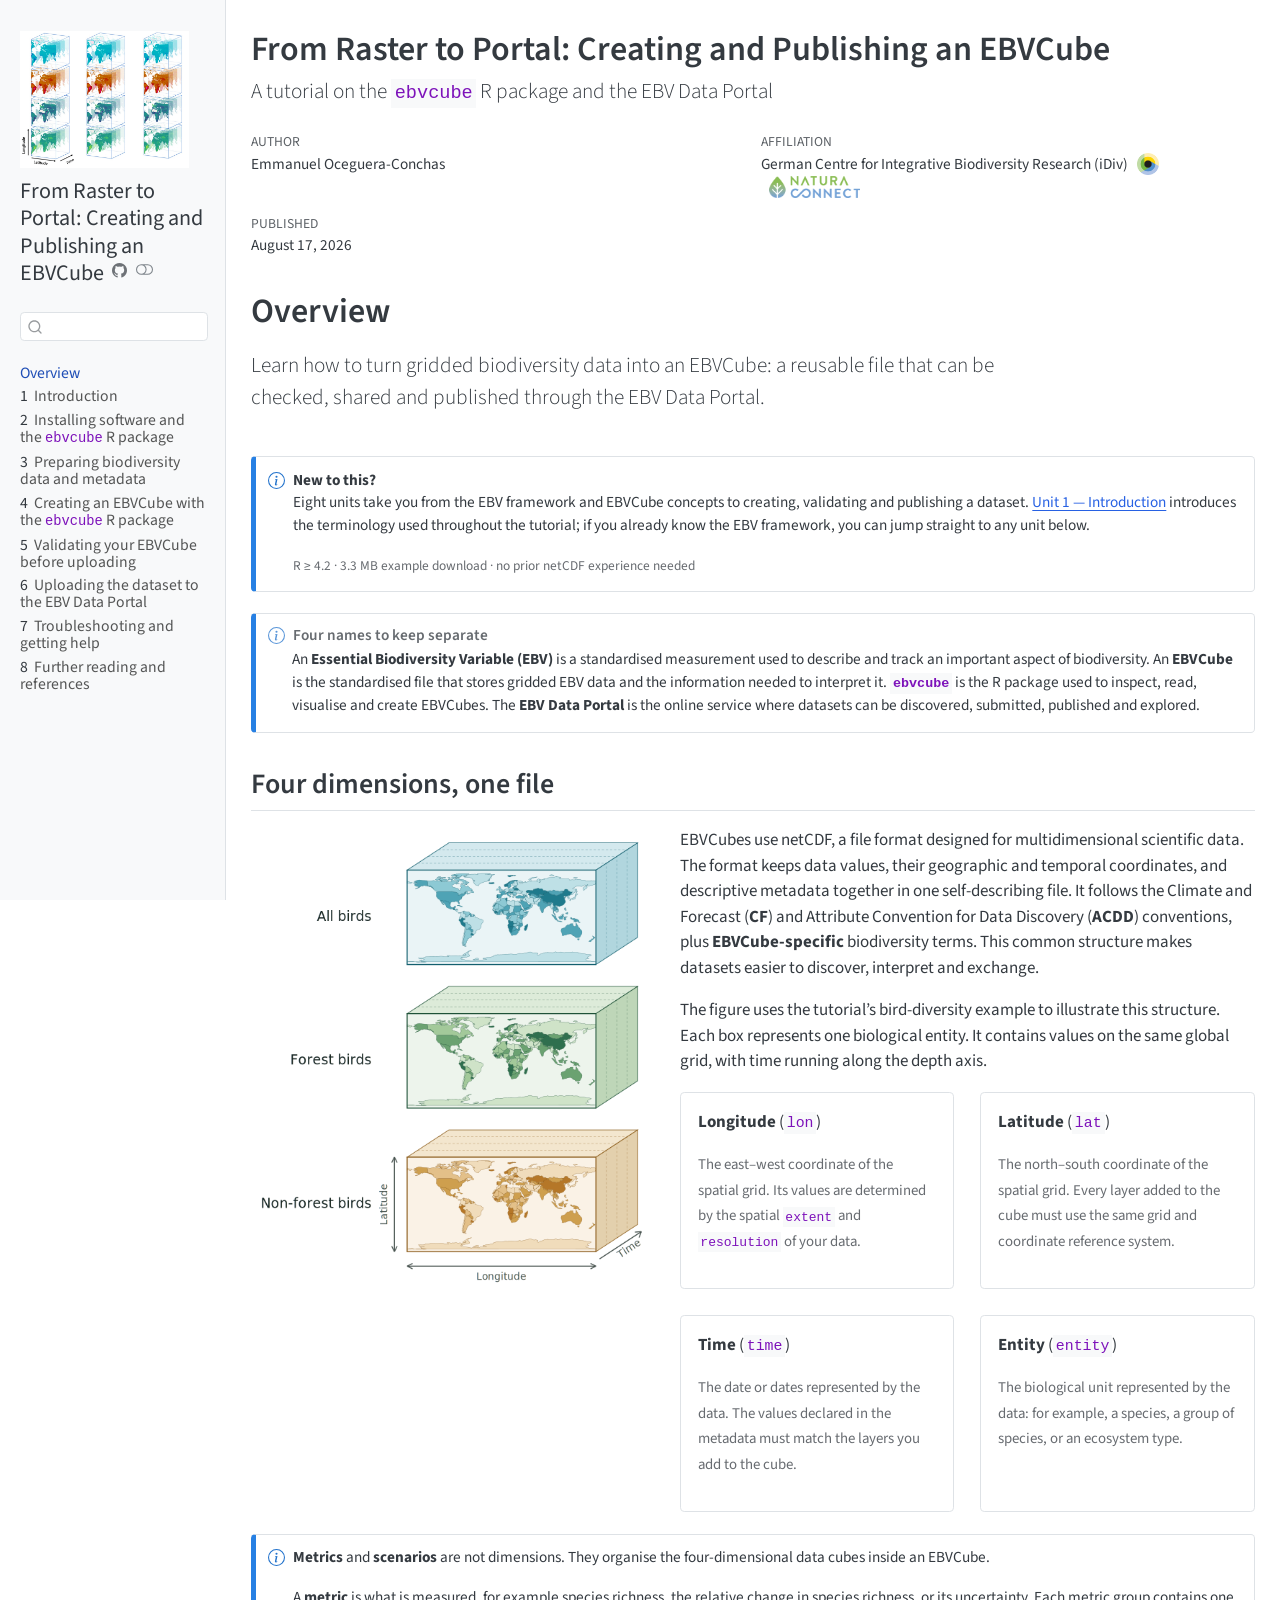
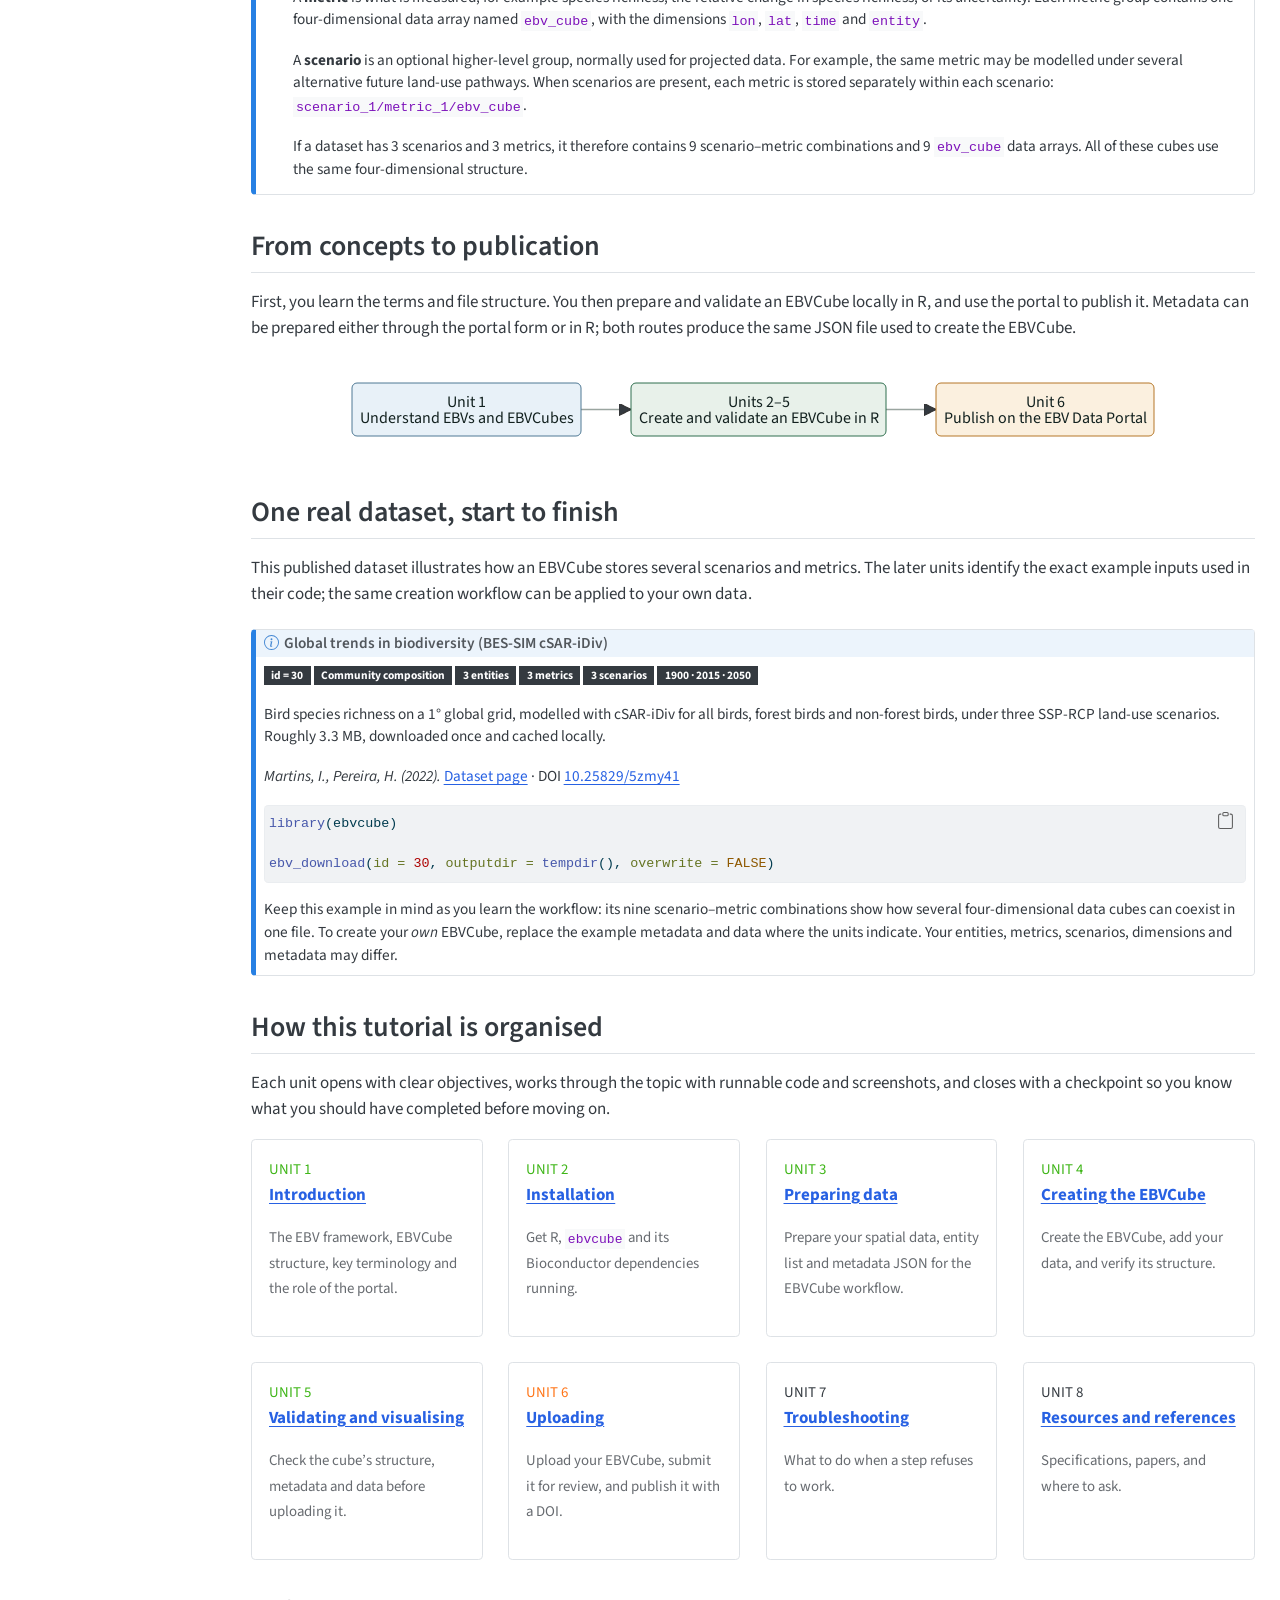
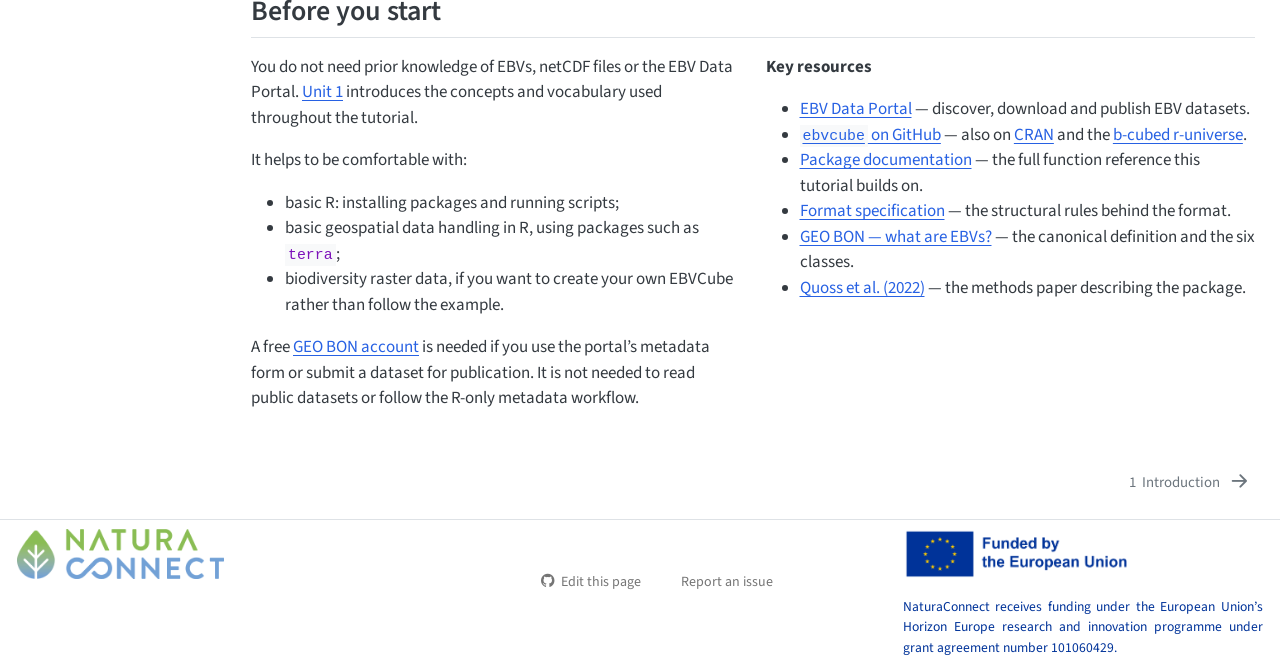
==== commit 339a15de: "Built site for gh-pages" ====
--- a/index.html
+++ b/index.html
@@ -7,7 +7,7 @@
 <meta name="viewport" content="width=device-width, initial-scale=1.0, user-scalable=yes">
 
 <meta name="author" content="Emmanuel Oceguera-Conchas">
-<meta name="dcterms.date" content="2026-07-31">
+<meta name="dcterms.date" content="2026-08-17">
 
 <title>From Raster to Portal: Creating and Publishing an EBVCube</title>
 <style>
@@ -235,7 +235,7 @@
   </div>
   <div class="quarto-title-meta-contents">
         <p class="affiliation">
-            German Centre for Integrative Biodiversity Research (iDiv) <img src="images/idiv-logo.png" class="img-fluid" style="vertical-align:text-bottom; margin-left:.4em" width="22">
+            German Centre for Integrative Biodiversity Research (iDiv) <img src="images/idiv-logo.png" class="img-fluid" style="vertical-align:text-bottom; margin-left:.4em" width="22"> <img src="images/NClogo.png" style="vertical-align:text-bottom; margin-left:.5em" height="22">
           </p>
       </div>
   </div>
@@ -246,7 +246,7 @@
     <div>
     <div class="quarto-title-meta-heading">Published</div>
     <div class="quarto-title-meta-contents">
-      <p class="date">July 31, 2026</p>
+      <p class="date">August 17, 2026</p>
     </div>
   </div>
   
@@ -261,8 +261,8 @@
 <section id="overview" class="level1 unnumbered">
 <h1 class="unnumbered">Overview</h1>
 <div class="grid mt-3 mb-4">
-<div class="g-col-9 g-col-md-11">
-<p><span class="lead">A step-by-step tutorial on turning your data into an EBVCube with the <code>ebvcube</code> R package, then validating, visualizing and publishing it as a citable, FAIR dataset on the EBV Data Portal.</span></p>
+<div class="g-col-12 g-col-md-9">
+<p><span class="lead">Learn how to turn gridded biodiversity data into an EBVCube: a reusable file that can be checked, shared and published through the EBV Data Portal.</span></p>
 </div>
 </div>
 <div class="callout callout-style-simple callout-note">
@@ -272,36 +272,49 @@
 </div>
 <div class="callout-body-container">
 <p><strong>New to this?</strong><br>
-Eight units, each runnable against a real published dataset. Begin with <a href="./01-introduction.html">Unit 1 — Introduction</a>, or jump straight to any unit below.</p>
-<p><span class="small text-muted">R ≥ 4.2 · 4 MB example download · no prior netCDF experience needed</span></p>
-</div>
+Eight units take you from the EBV framework and EBVCube concepts to creating, validating and publishing a dataset. <a href="./01-introduction.html">Unit 1 — Introduction</a> introduces the terminology used throughout the tutorial; if you already know the EBV framework, you can jump straight to any unit below.</p>
+<p><span class="small text-muted">R ≥ 4.2 · 3.3 MB example download · no prior netCDF experience needed</span></p>
+</div>
+</div>
+</div>
+<div class="callout callout-style-simple callout-note callout-titled" title="Four names to keep separate">
+<div class="callout-header d-flex align-content-center">
+<div class="callout-icon-container">
+<i class="callout-icon"></i>
+</div>
+<div class="callout-title-container flex-fill">
+Four names to keep separate
+</div>
+</div>
+<div class="callout-body-container callout-body">
+<p>An <strong>Essential Biodiversity Variable (EBV)</strong> is a standardised measurement used to describe and track an important aspect of biodiversity. An <strong>EBVCube</strong> is the standardised file that stores gridded EBV data and the information needed to interpret it. <strong><code>ebvcube</code></strong> is the R package used to inspect, read, visualise and create EBVCubes. The <strong>EBV Data Portal</strong> is the online service where datasets can be discovered, submitted, published and explored.</p>
 </div>
 </div>
 <section id="four-dimensions-one-file" class="level2">
 <h2 class="anchored" data-anchor-id="four-dimensions-one-file">Four dimensions, one file</h2>
 <div class="grid">
 <div class="g-col-12 g-col-md-5">
-<p><a href="images/ebvcube-hero-preview.png" class="lightbox" data-gallery="quarto-lightbox-gallery-1"><img src="images/ebvcube-hero-preview.png" class="img-fluid" alt="An EBVCube shown as three stacked boxes, one per entity: All birds, Forest birds and Non-forest birds. The front face of each box is a world map, with longitude running horizontally and latitude vertically; time runs back along the depth axis."></a></p>
+<p><a href="images/ebvcube-hero-preview.png" class="lightbox" data-gallery="quarto-lightbox-gallery-2"><img src="images/ebvcube-hero-preview.png" class="img-fluid" alt="An EBVCube shown as three stacked boxes, one per entity: All birds, Forest birds and Non-forest birds. The front face of each box is a world map, with longitude running horizontally and latitude vertically; time runs back along the depth axis."></a></p>
 </div>
 <div class="g-col-12 g-col-md-7">
-<p>An EBVCube is the standard format for publishing <strong>Essential Biodiversity Variables</strong>, the standardised measurements the biodiversity community tracks in common. It is a netCDF file organised in a defined way and following the CF and ACDD metadata conventions, so every dataset, whatever produced it, is structured the same way. That is what makes two of them comparable. <a href="./01-introduction.html">Unit 1</a> covers the framework.</p>
-<p>The figure shows the tutorial’s own example, dataset <code>id = 1</code>: three entities, each a box whose front face is the world grid, with time running back along the depth axis.</p>
+<p>EBVCubes use netCDF, a file format designed for multidimensional scientific data. The format keeps data values, their geographic and temporal coordinates, and descriptive metadata together in one self-describing file. It follows the Climate and Forecast (<strong>CF</strong>) and Attribute Convention for Data Discovery (<strong>ACDD</strong>) conventions, plus <strong>EBVCube-specific</strong> biodiversity terms. This common structure makes datasets easier to discover, interpret and exchange.</p>
+<p>The figure uses the tutorial’s bird-diversity example to illustrate this structure. Each box represents one biological entity. It contains values on the same global grid, with time running along the depth axis.</p>
 <div class="grid">
 <div class="g-col-6 border rounded p-3">
-<p><code>lon</code></p>
-<p><span class="small text-muted">The x axis of the grid. You fix it once, with <code>extent</code> and <code>resolution</code>.</span></p>
+<p><strong>Longitude</strong> (<code>lon</code>)</p>
+<p><span class="small text-muted">The east–west coordinate of the spatial grid. Its values are determined by the spatial <code>extent</code> and <code>resolution</code> of your data.</span></p>
 </div>
 <div class="g-col-6 border rounded p-3">
-<p><code>lat</code></p>
-<p><span class="small text-muted">The y axis. Every layer in the file has to share this exact grid and CRS.</span></p>
+<p><strong>Latitude</strong> (<code>lat</code>)</p>
+<p><span class="small text-muted">The north–south coordinate of the spatial grid. Every layer added to the cube must use the same grid and coordinate reference system.</span></p>
 </div>
 <div class="g-col-6 border rounded p-3">
-<p><code>time</code></p>
-<p><span class="small text-muted">A single date, or a whole series. The dates you declare must match the layers you add.</span></p>
+<p><strong>Time</strong> (<code>time</code>)</p>
+<p><span class="small text-muted">The date or dates represented by the data. The values declared in the metadata must match the layers you add to the cube.</span></p>
 </div>
 <div class="g-col-6 border rounded p-3">
-<p><code>entity</code></p>
-<p><span class="small text-muted">The biological unit: a species, a community, an ecosystem.</span></p>
+<p><strong>Entity</strong> (<code>entity</code>)</p>
+<p><span class="small text-muted">The biological unit represented by the data: for example, a species, a group of species, or an ecosystem type.</span></p>
 </div>
 </div>
 </div>
@@ -312,40 +325,35 @@
 <i class="callout-icon"></i>
 </div>
 <div class="callout-body-container">
-<p><strong>Metric</strong> and <strong>scenario</strong> are not dimensions, they organise the cubes <em>inside</em> the file. The file as a whole is the EBVCube; inside it, each <strong>metric</strong> holds one four-dimensional array named <code>ebv_cube</code>, carrying the <code>lon</code>, <code>lat</code>, <code>time</code> and <code>entity</code> dimensions above. A <strong>scenario</strong>, when a dataset has one, adds a level on top: <code>scenario_1/metric_1/ebv_cube</code>.</p>
-<p>Dataset <code>id = 1</code> has two metrics and no scenarios, so it holds exactly two arrays: <code>metric_1/ebv_cube</code> and <code>metric_2/ebv_cube</code>.</p>
+<p><strong>Metrics</strong> and <strong>scenarios</strong> are not dimensions. They organise the four-dimensional data cubes inside an EBVCube.</p>
+<p>A <strong>metric</strong> is what is measured, for example species richness, the relative change in species richness, or its uncertainty. Each metric group contains one four-dimensional data array named <code>ebv_cube</code>, with the dimensions <code>lon</code>, <code>lat</code>, <code>time</code> and <code>entity</code>.</p>
+<p>A <strong>scenario</strong> is an optional higher-level group, normally used for projected data. For example, the same metric may be modelled under several alternative future land-use pathways. When scenarios are present, each metric is stored separately within each scenario: <code>scenario_1/metric_1/ebv_cube</code>.</p>
+<p>If a dataset has 3 scenarios and 3 metrics, it therefore contains 9 scenario–metric combinations and 9 <code>ebv_cube</code> data arrays. All of these cubes use the same four-dimensional structure.</p>
 </div>
 </div>
 </div>
 </section>
-<section id="half-in-r-half-on-the-portal" class="level2">
-<h2 class="anchored" data-anchor-id="half-in-r-half-on-the-portal">Half in R, half on the portal</h2>
-<p>You build and check the file locally, then hand it over. Knowing which half you are in tells you which unit to open.</p>
+<section id="from-concepts-to-publication" class="level2">
+<h2 class="anchored" data-anchor-id="from-concepts-to-publication">From concepts to publication</h2>
+<p>First, you learn the terms and file structure. You then prepare and validate an EBVCube locally in R, and use the portal to publish it. Metadata can be prepared either through the portal form or in R; both routes produce the same JSON file used to create the EBVCube.</p>
 <div class="cell" data-layout-align="center">
 <div class="cell-output-display">
 <div>
 <p></p><figure class="figure"><p></p>
 <div>
-<pre class="mermaid mermaid-js">flowchart LR
-  subgraph inR["In R — units 2 to 5"]
-    direction LR
-    A["Prepare&lt;br/&gt;data"] --&gt; B["ebv_metadata()&lt;br/&gt;write the JSON"]
-    B --&gt; C["ebv_create()&lt;br/&gt;empty netCDF"]
-    C --&gt; D["ebv_add_data()&lt;br/&gt;fill the cubes"]
-    D --&gt; E["Validate and visualise&lt;br/&gt;check before sharing"]
-  end
-  subgraph onP["On the portal — unit 6"]
-    direction LR
-    F["Upload&lt;br/&gt;submit for review"] --&gt; G["Review&lt;br/&gt;by the portal team"]
-    G --&gt; H["Publish&lt;br/&gt;receive a DOI"]
-  end
-  E --&gt; F
-  classDef rstep fill:#E8F1EA,stroke:#2F6F4E,color:#12211F
-  classDef pstep fill:#FBF0DF,stroke:#B57728,color:#12211F
-  class A,B,C,D,E rstep
-  class F,G,H pstep
-  style inR fill:#FFFFFF,stroke:#2F6F4E,color:#2F6F4E
-  style onP fill:#FFFFFF,stroke:#B57728,color:#B57728
+<pre class="mermaid mermaid-js">%%{init: {"flowchart": {"htmlLabels": false}} }%%
+flowchart LR
+  A("Unit 1&lt;br/&gt;Understand EBVs and EBVCubes")
+  B("Units 2–5&lt;br/&gt;Create and validate an EBVCube in R")
+  C("Unit 6&lt;br/&gt;Publish on the EBV Data Portal")
+  A --&gt; B --&gt; C
+  classDef concept fill:#E8F1F8,stroke:#4E7894,color:#12211F
+  classDef rstep   fill:#E8F1EA,stroke:#2F6F4E,color:#12211F
+  classDef pstep   fill:#FBF0DF,stroke:#B57728,color:#12211F
+  class A concept
+  class B rstep
+  class C pstep
+  linkStyle default stroke:#9AA5A0,stroke-width:1.5px
 </pre>
 </div>
 <p></p></figure><p></p>
@@ -355,37 +363,37 @@
 </section>
 <section id="one-real-dataset-start-to-finish" class="level2">
 <h2 class="anchored" data-anchor-id="one-real-dataset-start-to-finish">One real dataset, start to finish</h2>
-<p>The tutorial is built around one published dataset, id = 1, that you can open on the live portal. The metadata fields and code chunks work against that file, so what you read here is what you’d get running it yourself.</p>
+<p>This published dataset illustrates how an EBVCube stores several scenarios and metrics. The later units identify the exact example inputs used in their code; the same creation workflow can be applied to your own data.</p>
 <div class="callout callout-style-default callout-note callout-titled">
 <div class="callout-header d-flex align-content-center">
 <div class="callout-icon-container">
 <i class="callout-icon"></i>
 </div>
 <div class="callout-title-container flex-fill">
-Local bird diversity (cSAR/BES-SIM)
+Global trends in biodiversity (BES-SIM cSAR-iDiv)
 </div>
 </div>
 <div class="callout-body-container callout-body">
-<p><span class="badge bg-secondary">id = 1</span> <span class="badge bg-secondary">Community composition</span> <span class="badge bg-secondary">3 entities</span> <span class="badge bg-secondary">2 metrics</span> <span class="badge bg-secondary">1900–2015</span></p>
-<p>Relative and absolute change in the number of bird species at decadal steps, for forest, non-forest and all bird species. Roughly 4 MB, downloaded once and cached locally.</p>
-<p><em>Martins, I., Pereira, H., Navarro, L. (2022).</em> <a href="https://portal.geobon.org/ebv-detail?id=1">Dataset page</a> · DOI <a href="https://doi.org/10.25829/8grx36">10.25829/8grx36</a></p>
+<p><span class="badge bg-secondary">id = 30</span> <span class="badge bg-secondary">Community composition</span> <span class="badge bg-secondary">3 entities</span> <span class="badge bg-secondary">3 metrics</span> <span class="badge bg-secondary">3 scenarios</span> <span class="badge bg-secondary">1900 · 2015 · 2050</span></p>
+<p>Bird species richness on a 1° global grid, modelled with cSAR-iDiv for all birds, forest birds and non-forest birds, under three SSP-RCP land-use scenarios. Roughly 3.3 MB, downloaded once and cached locally.</p>
+<p><em>Martins, I., Pereira, H. (2022).</em> <a href="https://portal.geobon.org/ebv-detail?id=30">Dataset page</a> · DOI <a href="https://doi.org/10.25829/5zmy41">10.25829/5zmy41</a></p>
 <div class="cell" data-layout-align="center">
 <div class="sourceCode cell-code" id="cb1"><pre class="sourceCode r code-with-copy"><code class="sourceCode r"><span id="cb1-1"><a href="#cb1-1" aria-hidden="true" tabindex="-1"></a><span class="fu">library</span>(ebvcube)</span>
 <span id="cb1-2"><a href="#cb1-2" aria-hidden="true" tabindex="-1"></a></span>
-<span id="cb1-3"><a href="#cb1-3" aria-hidden="true" tabindex="-1"></a><span class="fu">ebv_download</span>(<span class="at">id =</span> <span class="dv">1</span>, <span class="at">outputdir =</span> <span class="st">"data/ebv"</span>, <span class="at">overwrite =</span> <span class="cn">FALSE</span>)</span></code><button title="Copy to Clipboard" class="code-copy-button"><i class="bi"></i></button></pre></div>
-</div>
-<p>Every later code chunk starts from that file path. To run the workflow against your <em>own</em> data, point it at your own <code>.nc</code> and the rest of the tutorial runs unchanged.</p>
+<span id="cb1-3"><a href="#cb1-3" aria-hidden="true" tabindex="-1"></a><span class="fu">ebv_download</span>(<span class="at">id =</span> <span class="dv">30</span>, <span class="at">outputdir =</span> <span class="fu">tempdir</span>(), <span class="at">overwrite =</span> <span class="cn">FALSE</span>)</span></code><button title="Copy to Clipboard" class="code-copy-button"><i class="bi"></i></button></pre></div>
+</div>
+<p>Keep this example in mind as you learn the workflow: its nine scenario–metric combinations show how several four-dimensional data cubes can coexist in one file. To create your <em>own</em> EBVCube, replace the example metadata and data where the units indicate. Your entities, metrics, scenarios, dimensions and metadata may differ.</p>
 </div>
 </div>
 </section>
 <section id="how-this-tutorial-is-organised" class="level2">
 <h2 class="anchored" data-anchor-id="how-this-tutorial-is-organised">How this tutorial is organised</h2>
-<p>Each unit opens with its objectives, works through the step with runnable code and screenshots, and closes with a checkpoint so you know you are ready to move on.</p>
+<p>Each unit opens with clear objectives, works through the topic with runnable code and screenshots, and closes with a checkpoint so you know what you should have completed before moving on.</p>
 <div class="grid">
 <div class="g-col-12 g-col-sm-6 g-col-md-3 border rounded p-3">
 <p><span class="small text-success">UNIT 1</span><br>
 <strong><a href="./01-introduction.html">Introduction</a></strong></p>
-<p><span class="small text-muted">What EBVs are, and what the portal is for.</span></p>
+<p><span class="small text-muted">The EBV framework, EBVCube structure, key terminology and the role of the portal.</span></p>
 </div>
 <div class="g-col-12 g-col-sm-6 g-col-md-3 border rounded p-3">
 <p><span class="small text-success">UNIT 2</span><br>
@@ -394,32 +402,32 @@
 </div>
 <div class="g-col-12 g-col-sm-6 g-col-md-3 border rounded p-3">
 <p><span class="small text-success">UNIT 3</span><br>
-<strong><a href="03-preparing.qmd">Preparing data</a></strong></p>
-<p><span class="small text-muted">Line up your rasters, entity list and metadata JSON.</span></p>
+<strong><a href="./03-preparing-data.html">Preparing data</a></strong></p>
+<p><span class="small text-muted">Prepare your spatial data, entity list and metadata JSON for the EBVCube workflow.</span></p>
 </div>
 <div class="g-col-12 g-col-sm-6 g-col-md-3 border rounded p-3">
 <p><span class="small text-success">UNIT 4</span><br>
-<strong><a href="04-creating.qmd">Creating the EBVCube</a></strong></p>
-<p><span class="small text-muted">Build the netCDF, fill it, and confirm it is right.</span></p>
+<strong><a href="./04-creating-the-cube.html">Creating the EBVCube</a></strong></p>
+<p><span class="small text-muted">Create the EBVCube, add your data, and verify its structure.</span></p>
 </div>
 <div class="g-col-12 g-col-sm-6 g-col-md-3 border rounded p-3">
 <p><span class="small text-success">UNIT 5</span><br>
-<strong><a href="./05-validating.html">Validating and Visualizing</a></strong></p>
-<p><span class="small text-muted">Check the file before anyone else sees it.</span></p>
+<strong><a href="./05-validating.html">Validating and visualising</a></strong></p>
+<p><span class="small text-muted">Check the cube’s structure, metadata and data before uploading it.</span></p>
 </div>
 <div class="g-col-12 g-col-sm-6 g-col-md-3 border rounded p-3">
 <p><span class="small text-warning">UNIT 6</span><br>
 <strong><a href="./06-uploading.html">Uploading</a></strong></p>
-<p><span class="small text-muted">Submit through the portal and receive a DOI.</span></p>
+<p><span class="small text-muted">Upload your EBVCube, submit it for review, and publish it with a DOI.</span></p>
 </div>
 <div class="g-col-12 g-col-sm-6 g-col-md-3 border rounded p-3">
-<p><span class="small text-warning">UNIT 7</span><br>
+<p><span class="small text-secondary">UNIT 7</span><br>
 <strong><a href="./07-troubleshooting.html">Troubleshooting</a></strong></p>
 <p><span class="small text-muted">What to do when a step refuses to work.</span></p>
 </div>
 <div class="g-col-12 g-col-sm-6 g-col-md-3 border rounded p-3">
-<p><span class="small text-warning">UNIT 8</span><br>
-<strong><a href="08-references.qmd">Further reading</a></strong></p>
+<p><span class="small text-secondary">UNIT 8</span><br>
+<strong><a href="./08-resources.html">Resources and references</a></strong></p>
 <p><span class="small text-muted">Specifications, papers, and where to ask.</span></p>
 </div>
 </div>
@@ -428,13 +436,14 @@
 <h2 class="anchored" data-anchor-id="before-you-start">Before you start</h2>
 <div class="grid">
 <div class="g-col-12 g-col-md-6">
-<p>You do not need prior netCDF experience, <a href="./01-introduction.html">Unit 1</a> covers the concepts. It helps to be comfortable with:</p>
+<p>You do not need prior knowledge of EBVs, netCDF files or the EBV Data Portal. <a href="./01-introduction.html">Unit 1</a> introduces the concepts and vocabulary used throughout the tutorial.</p>
+<p>It helps to be comfortable with:</p>
 <ul>
 <li>basic R: installing packages and running scripts;</li>
-<li>basic geospatial data in R, at the level of <code>terra</code> or <code>raster</code>;</li>
-<li>your own biodiversity rasters, or following along with the example dataset.</li>
+<li>basic geospatial data handling in R, using packages such as <code>terra</code>;</li>
+<li>biodiversity raster data, if you want to create your own EBVCube rather than follow the example.</li>
 </ul>
-<p>The portal units also need a free <a href="https://members.geobon.org/register/index">GEO BON account</a>.</p>
+<p>A free <a href="https://members.geobon.org/register/index">GEO BON account</a> is needed if you use the portal’s metadata form or submit a dataset for publication. It is not needed to read public datasets or follow the R-only metadata workflow.</p>
 </div>
 <div class="g-col-12 g-col-md-6">
 <p><strong>Key resources</strong></p>
@@ -446,16 +455,6 @@
 <li><a href="https://geobon.org/ebvs/what-are-ebvs/">GEO BON — what are EBVs?</a> — the canonical definition and the six classes.</li>
 <li><a href="https://biss.pensoft.net/article/91215/">Quoss et al.&nbsp;(2022)</a> — the methods paper describing the package.</li>
 </ul>
-</div>
-</div>
-<div class="callout callout-style-simple callout-tip">
-<div class="callout-body d-flex">
-<div class="callout-icon-container">
-<i class="callout-icon"></i>
-</div>
-<div class="callout-body-container">
-<p><strong>Working alongside this tutorial.</strong> Every code chunk runs as-is against the example dataset. If you are preparing your <em>own</em> dataset, follow the same steps and swap in your rasters and metadata where Units 3 and 4 point it out.</p>
-</div>
 </div>
 </div>
 
@@ -1038,7 +1037,25 @@
   </div>
 </nav>
 </div> <!-- /content -->
-<footer class="footer"><div class="nav-footer"><div class="nav-footer-center"><div class="toc-actions"><ul><li><a href="https://github.com/EBVcube/EBV_resources/edit/main/index.qmd" class="toc-action"><i class="bi bi-github"></i>Edit this page</a></li><li><a href="https://github.com/EBVcube/EBV_resources/issues/new" class="toc-action"><i class="bi empty"></i>Report an issue</a></li></ul></div></div></div></footer><script>var lightboxQuarto = GLightbox({"selector":".lightbox","closeEffect":"zoom","descPosition":"bottom","loop":false,"openEffect":"zoom"});
+<footer class="footer">
+  <div class="nav-footer">
+    <div class="nav-footer-left">
+<p><a href="https://naturaconnect.eu/"><img src="images/NClogo.png" alt="NaturaConnect" height="50"></a></p>
+</div>   
+    <div class="nav-footer-center">
+      &nbsp;
+    <div class="toc-actions"><ul><li><a href="https://github.com/EBVcube/EBV_resources/edit/main/index.qmd" class="toc-action"><i class="bi bi-github"></i>Edit this page</a></li><li><a href="https://github.com/EBVcube/EBV_resources/issues/new" class="toc-action"><i class="bi empty"></i>Report an issue</a></li></ul></div></div>
+    <div class="nav-footer-right">
+<div style="max-width:360px; margin-left:auto; text-align:left">
+<p><a href="images/eu.png" class="lightbox" data-gallery="quarto-lightbox-gallery-3"><img src="images/eu.png" alt="Funded by the European Union" height="52"></a></p>
+<div style="color:#003399; text-align:justify; font-size:.8rem; margin-top:.6em">
+<p>NaturaConnect receives funding under the European Union’s Horizon Europe research and innovation programme under grant agreement number 101060429.</p>
+</div>
+</div>
+</div>
+  </div>
+</footer>
+<script>var lightboxQuarto = GLightbox({"selector":".lightbox","descPosition":"bottom","loop":false,"closeEffect":"zoom","openEffect":"zoom"});
 (function() {
   let previousOnload = window.onload;
   window.onload = () => {
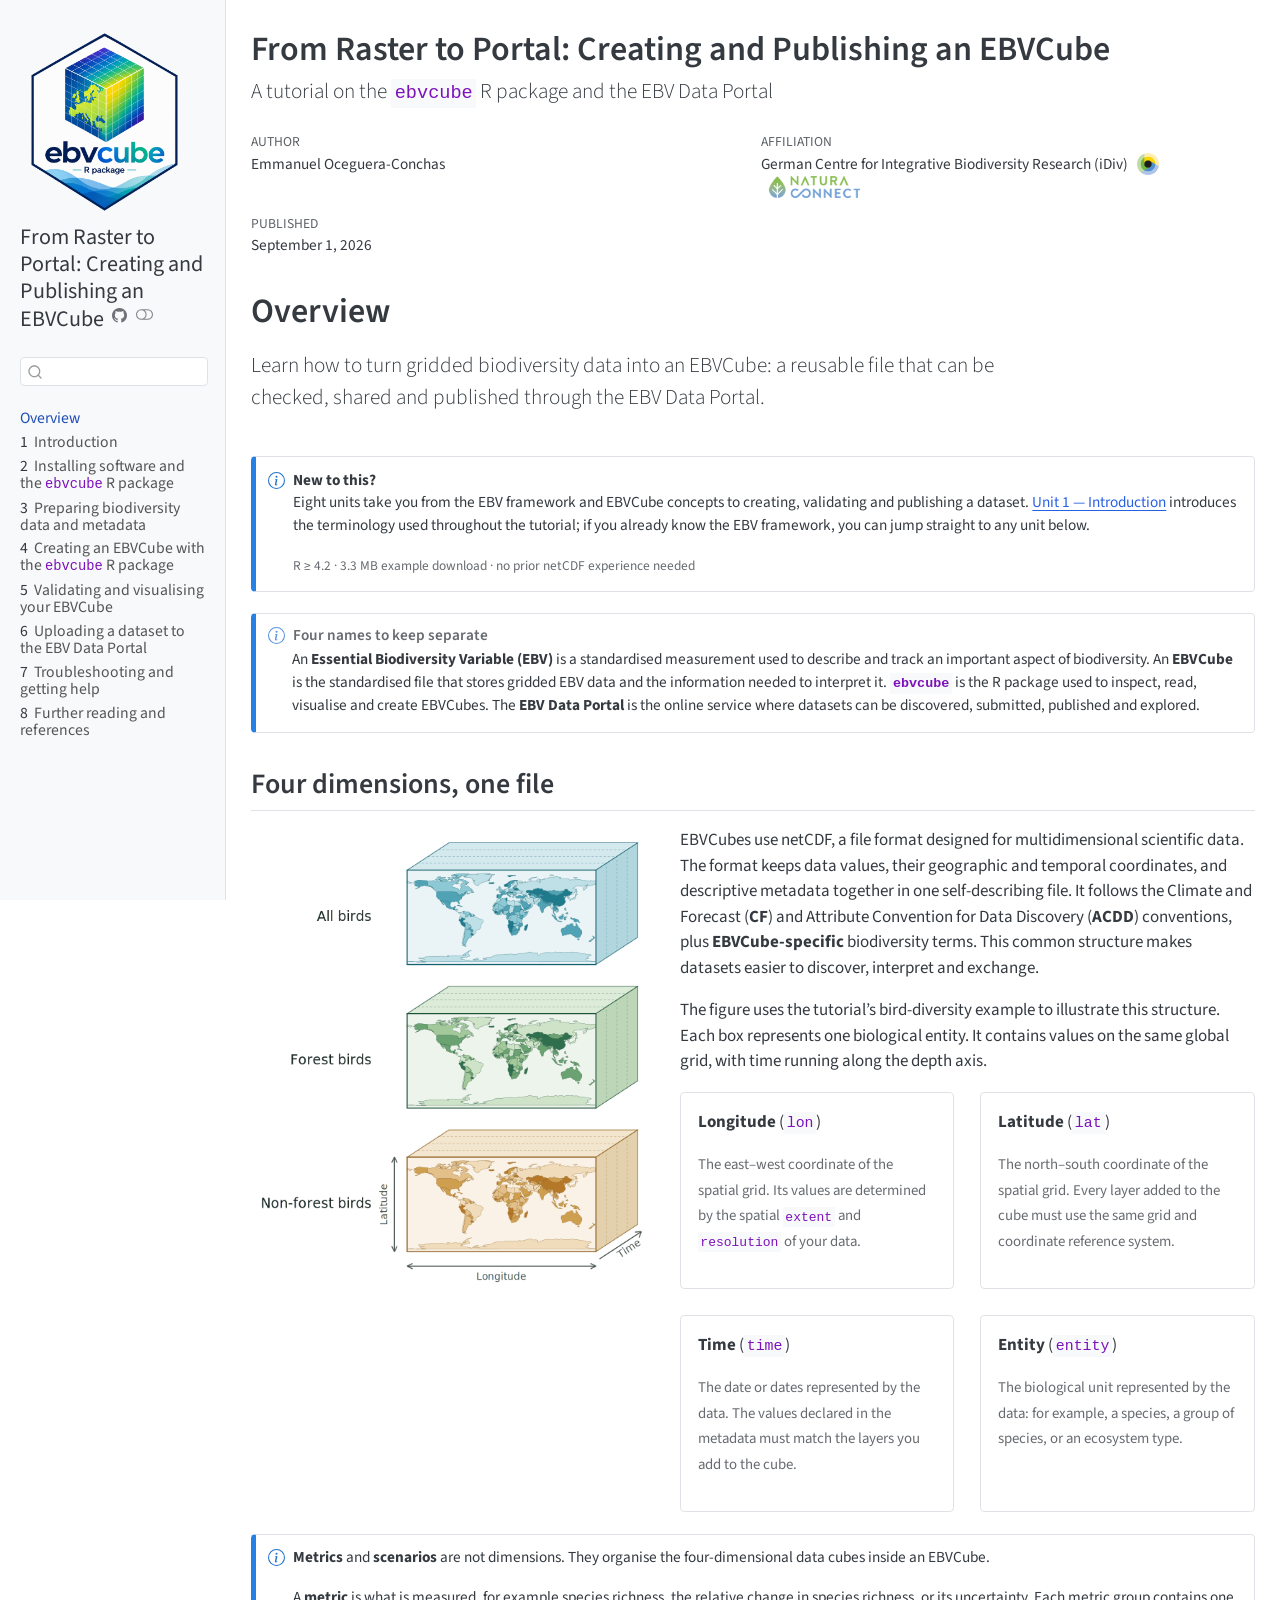
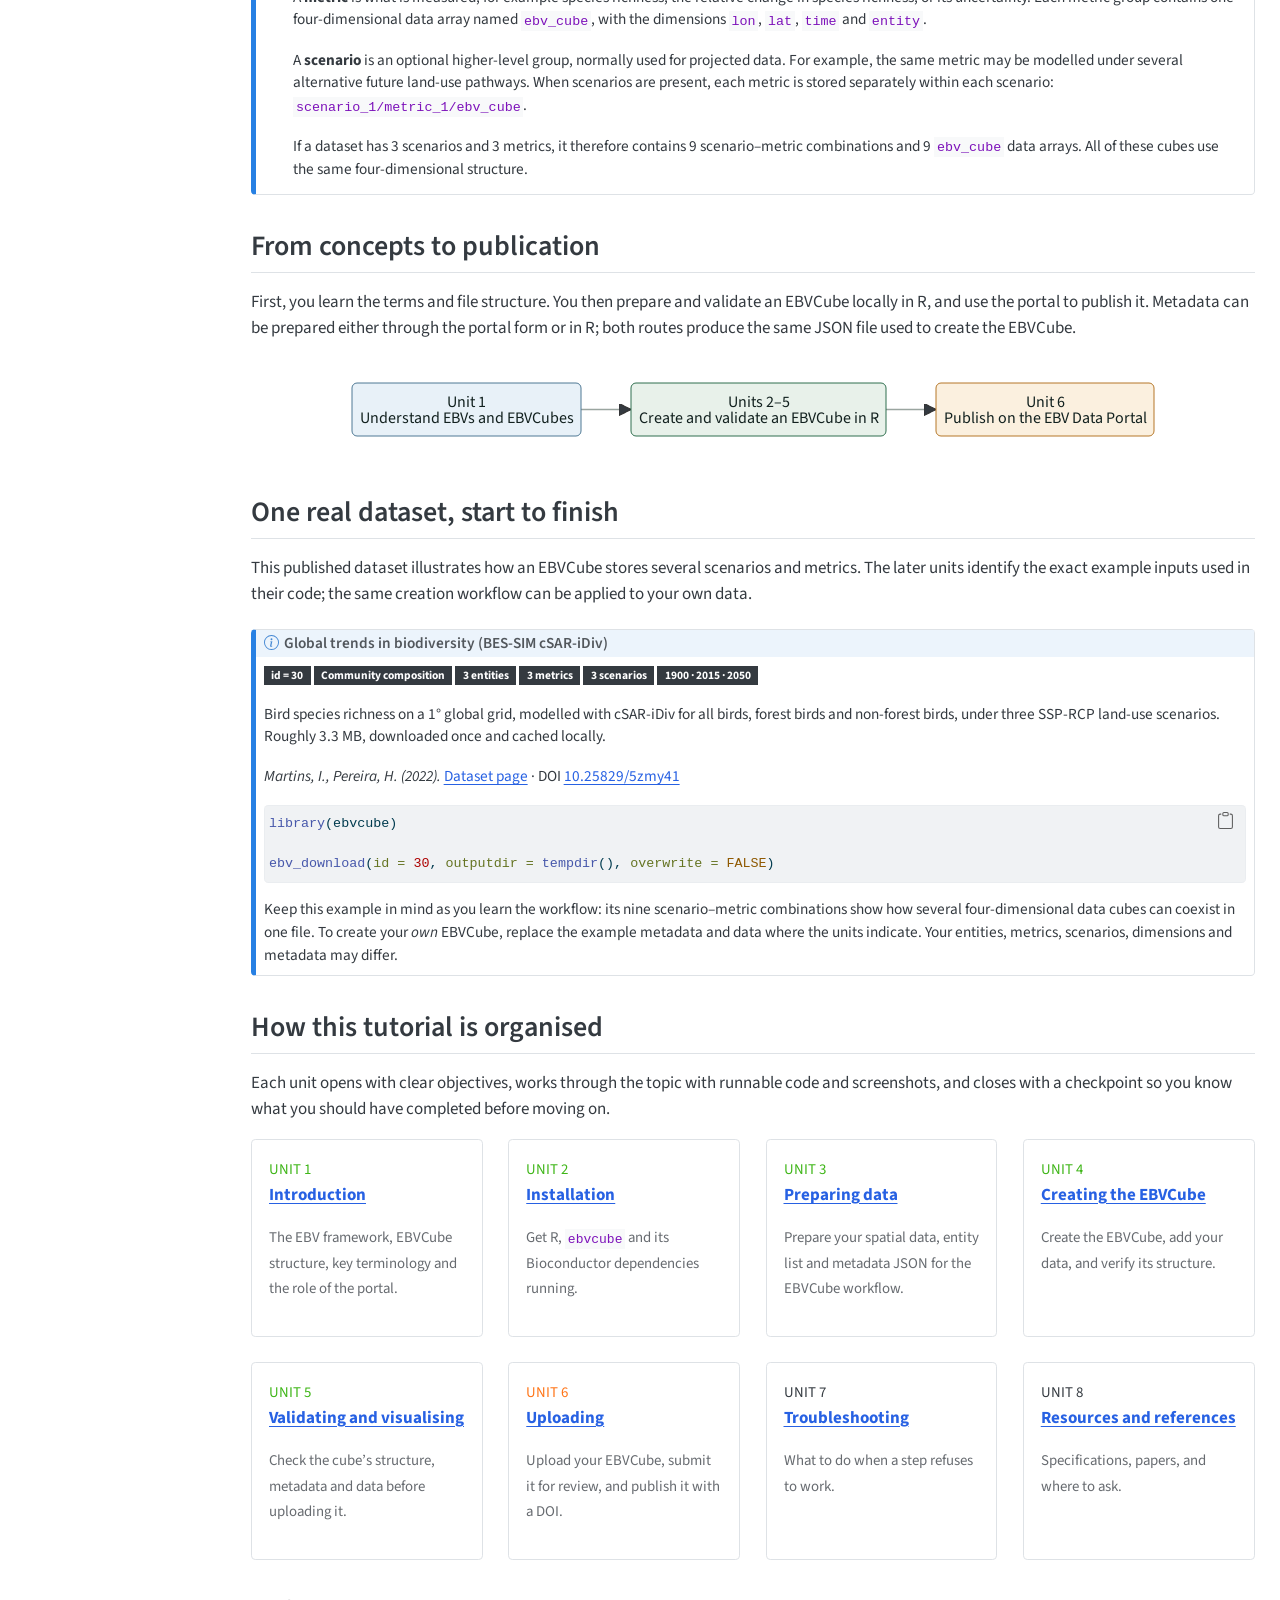
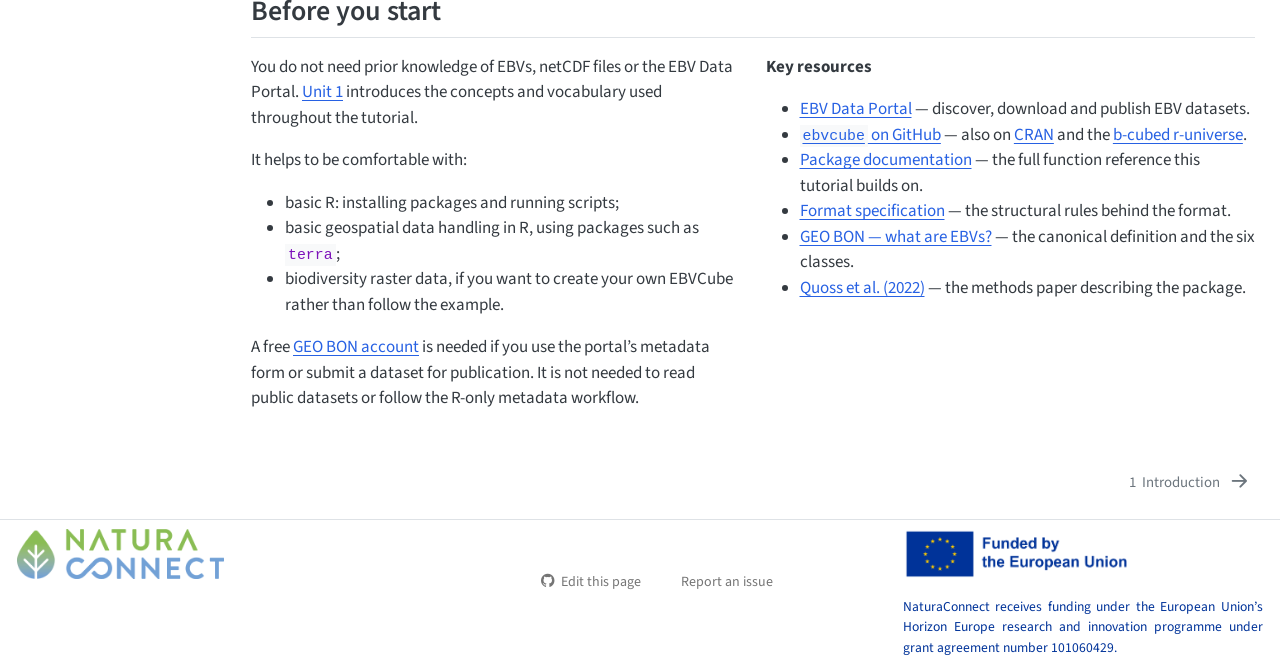
==== commit 879f950b: "Built site for gh-pages" ====
--- a/index.html
+++ b/index.html
@@ -7,7 +7,7 @@
 <meta name="viewport" content="width=device-width, initial-scale=1.0, user-scalable=yes">
 
 <meta name="author" content="Emmanuel Oceguera-Conchas">
-<meta name="dcterms.date" content="2026-08-17">
+<meta name="dcterms.date" content="2026-09-01">
 
 <title>From Raster to Portal: Creating and Publishing an EBVCube</title>
 <style>
@@ -189,13 +189,13 @@
         <li class="sidebar-item">
   <div class="sidebar-item-container"> 
   <a href="./05-validating.html" class="sidebar-item-text sidebar-link">
- <span class="menu-text"><span class="chapter-number">5</span>&nbsp; <span class="chapter-title">Validating your EBVCube before uploading</span></span></a>
+ <span class="menu-text"><span class="chapter-number">5</span>&nbsp; <span class="chapter-title">Validating and visualising your EBVCube</span></span></a>
   </div>
 </li>
         <li class="sidebar-item">
   <div class="sidebar-item-container"> 
   <a href="./06-uploading.html" class="sidebar-item-text sidebar-link">
- <span class="menu-text"><span class="chapter-number">6</span>&nbsp; <span class="chapter-title">Uploading the dataset to the EBV Data Portal</span></span></a>
+ <span class="menu-text"><span class="chapter-number">6</span>&nbsp; <span class="chapter-title">Uploading a dataset to the EBV Data Portal</span></span></a>
   </div>
 </li>
         <li class="sidebar-item">
@@ -246,7 +246,7 @@
     <div>
     <div class="quarto-title-meta-heading">Published</div>
     <div class="quarto-title-meta-contents">
-      <p class="date">August 17, 2026</p>
+      <p class="date">September 1, 2026</p>
     </div>
   </div>
   
@@ -1055,7 +1055,7 @@
 </div>
   </div>
 </footer>
-<script>var lightboxQuarto = GLightbox({"selector":".lightbox","descPosition":"bottom","loop":false,"closeEffect":"zoom","openEffect":"zoom"});
+<script>var lightboxQuarto = GLightbox({"closeEffect":"zoom","selector":".lightbox","loop":false,"openEffect":"zoom","descPosition":"bottom"});
 (function() {
   let previousOnload = window.onload;
   window.onload = () => {
